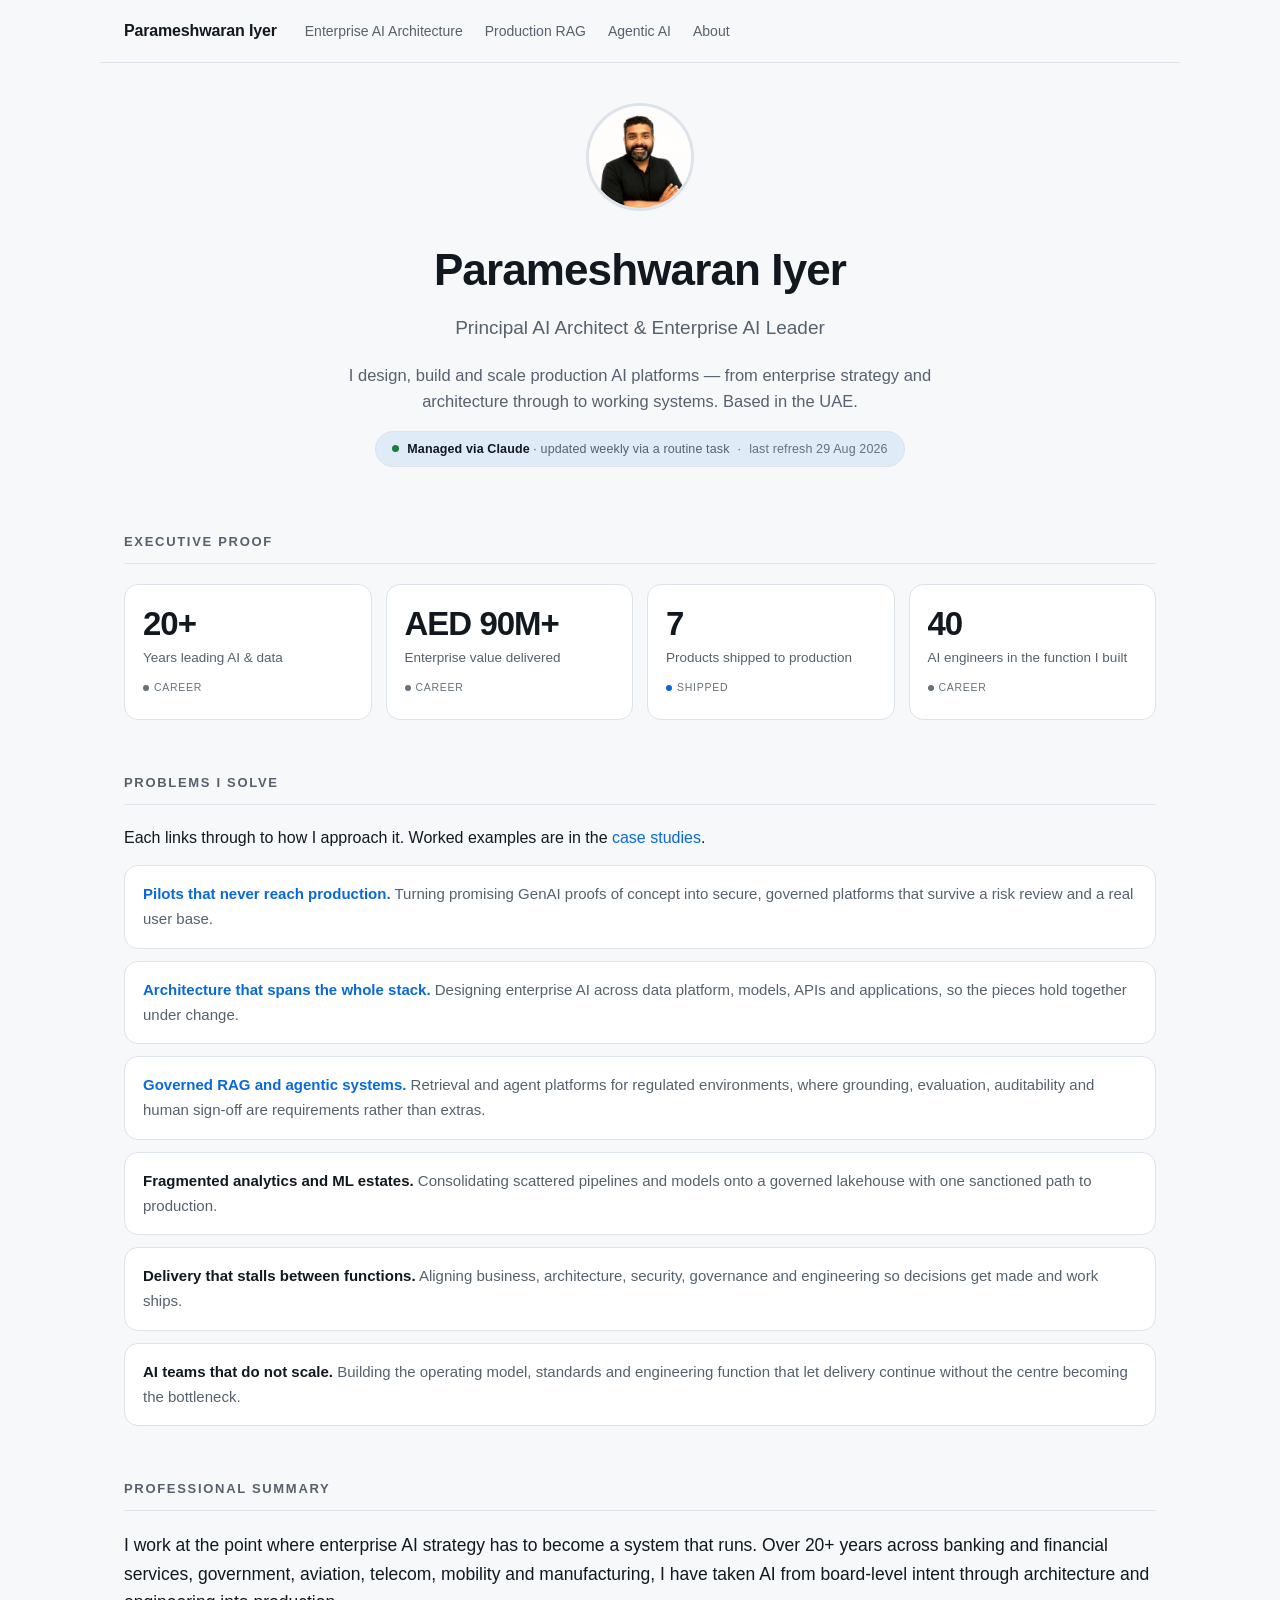
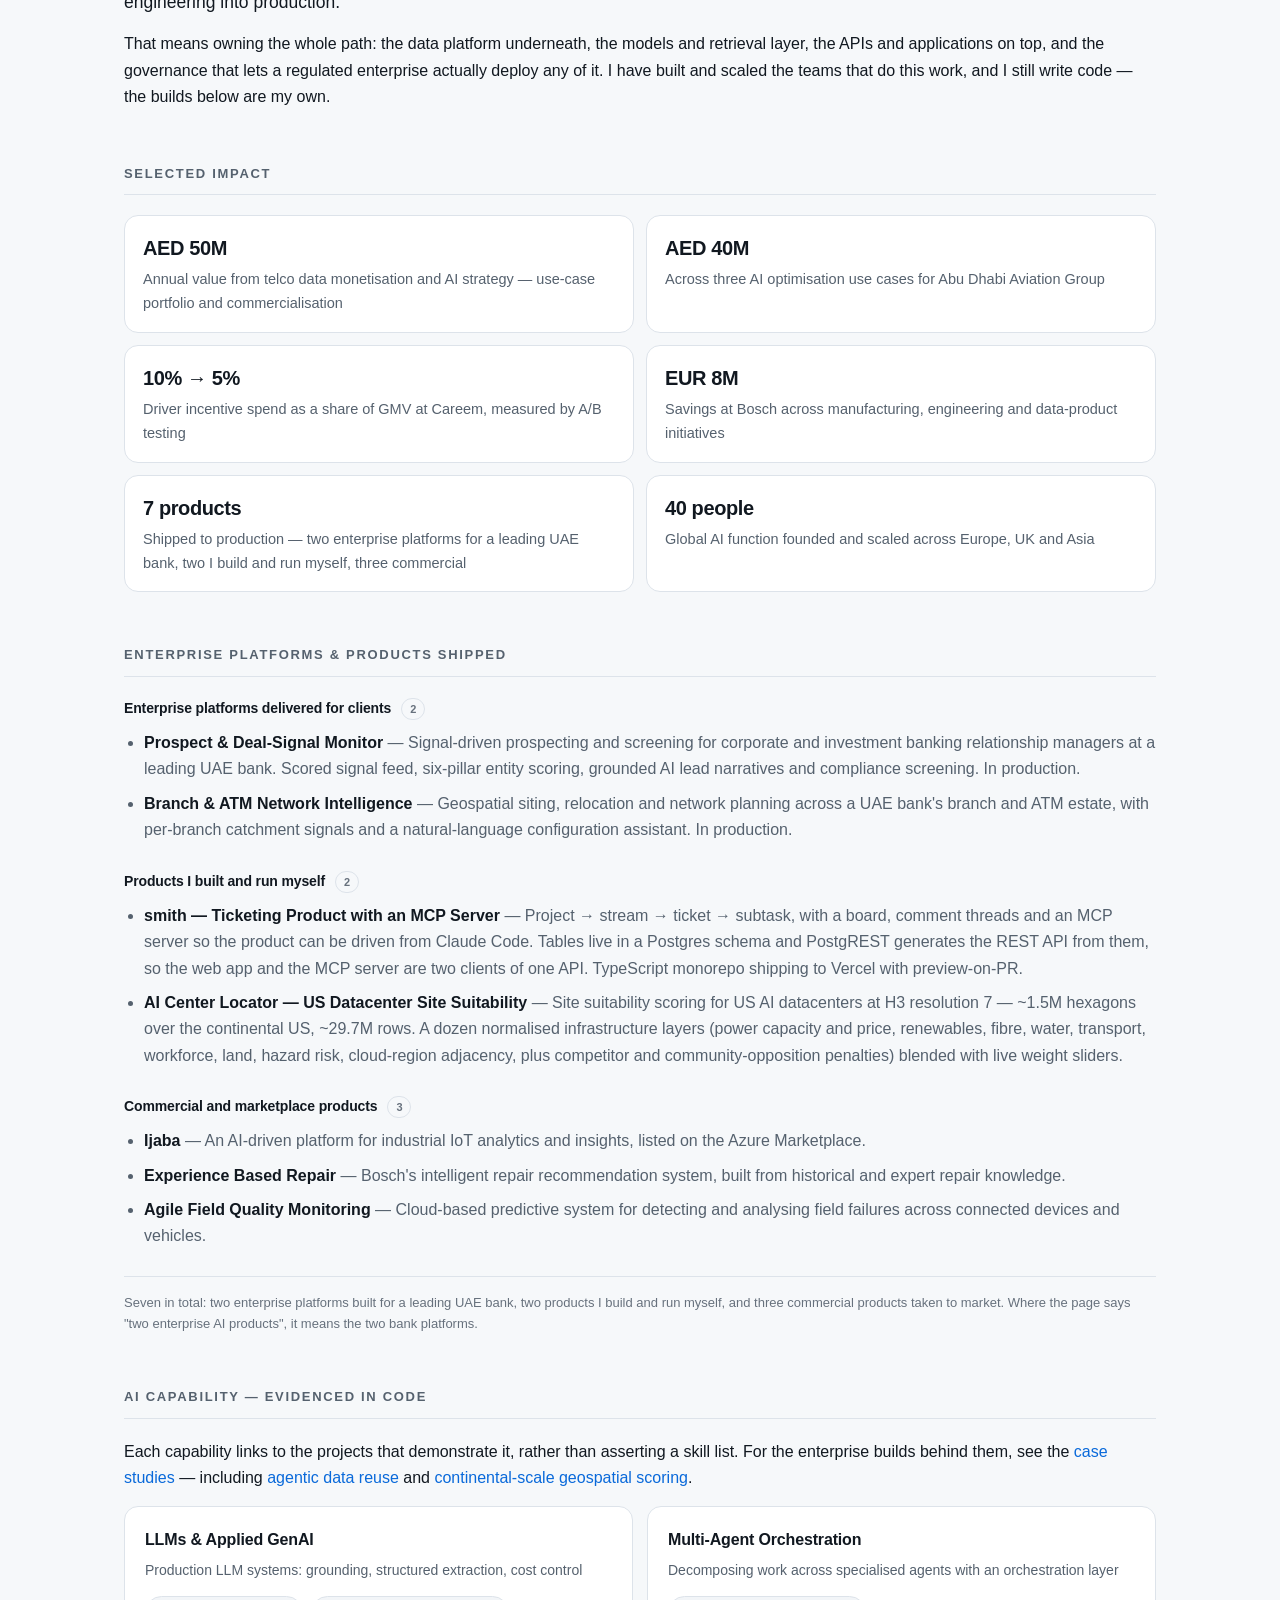
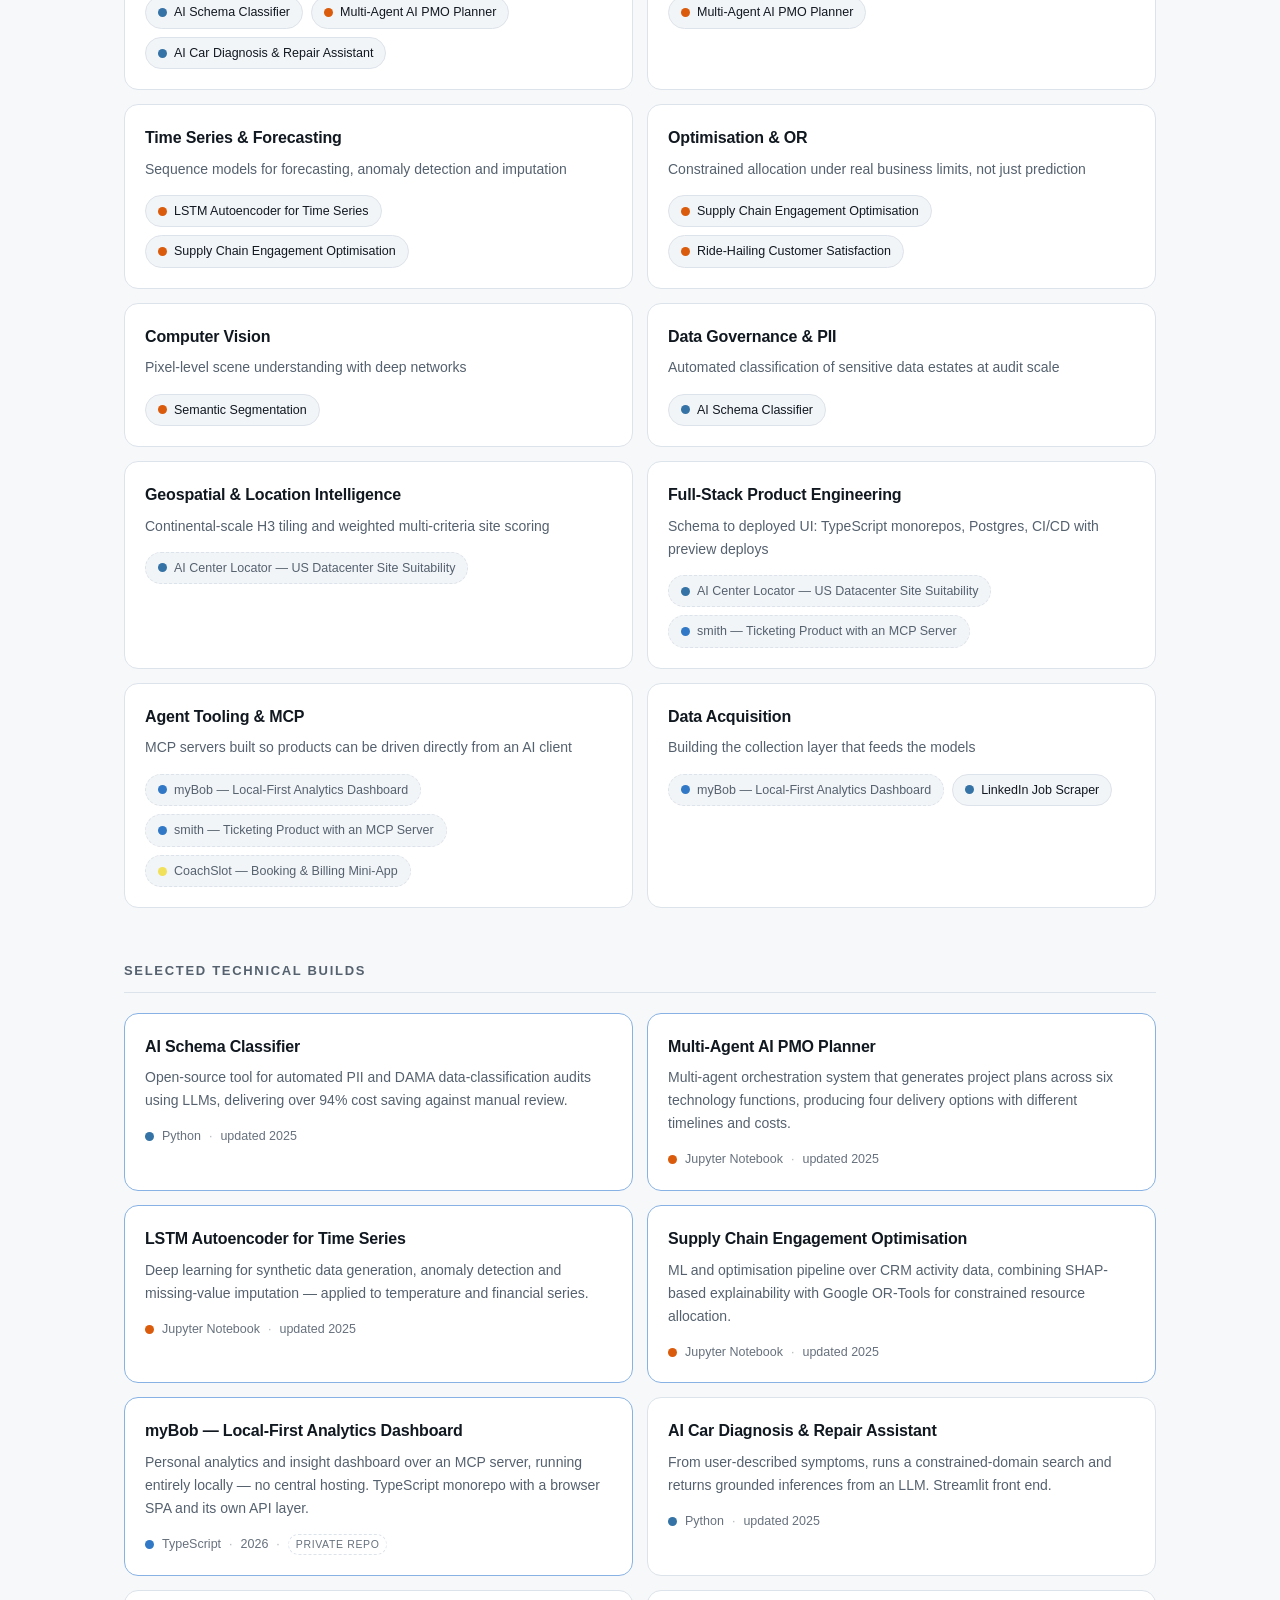
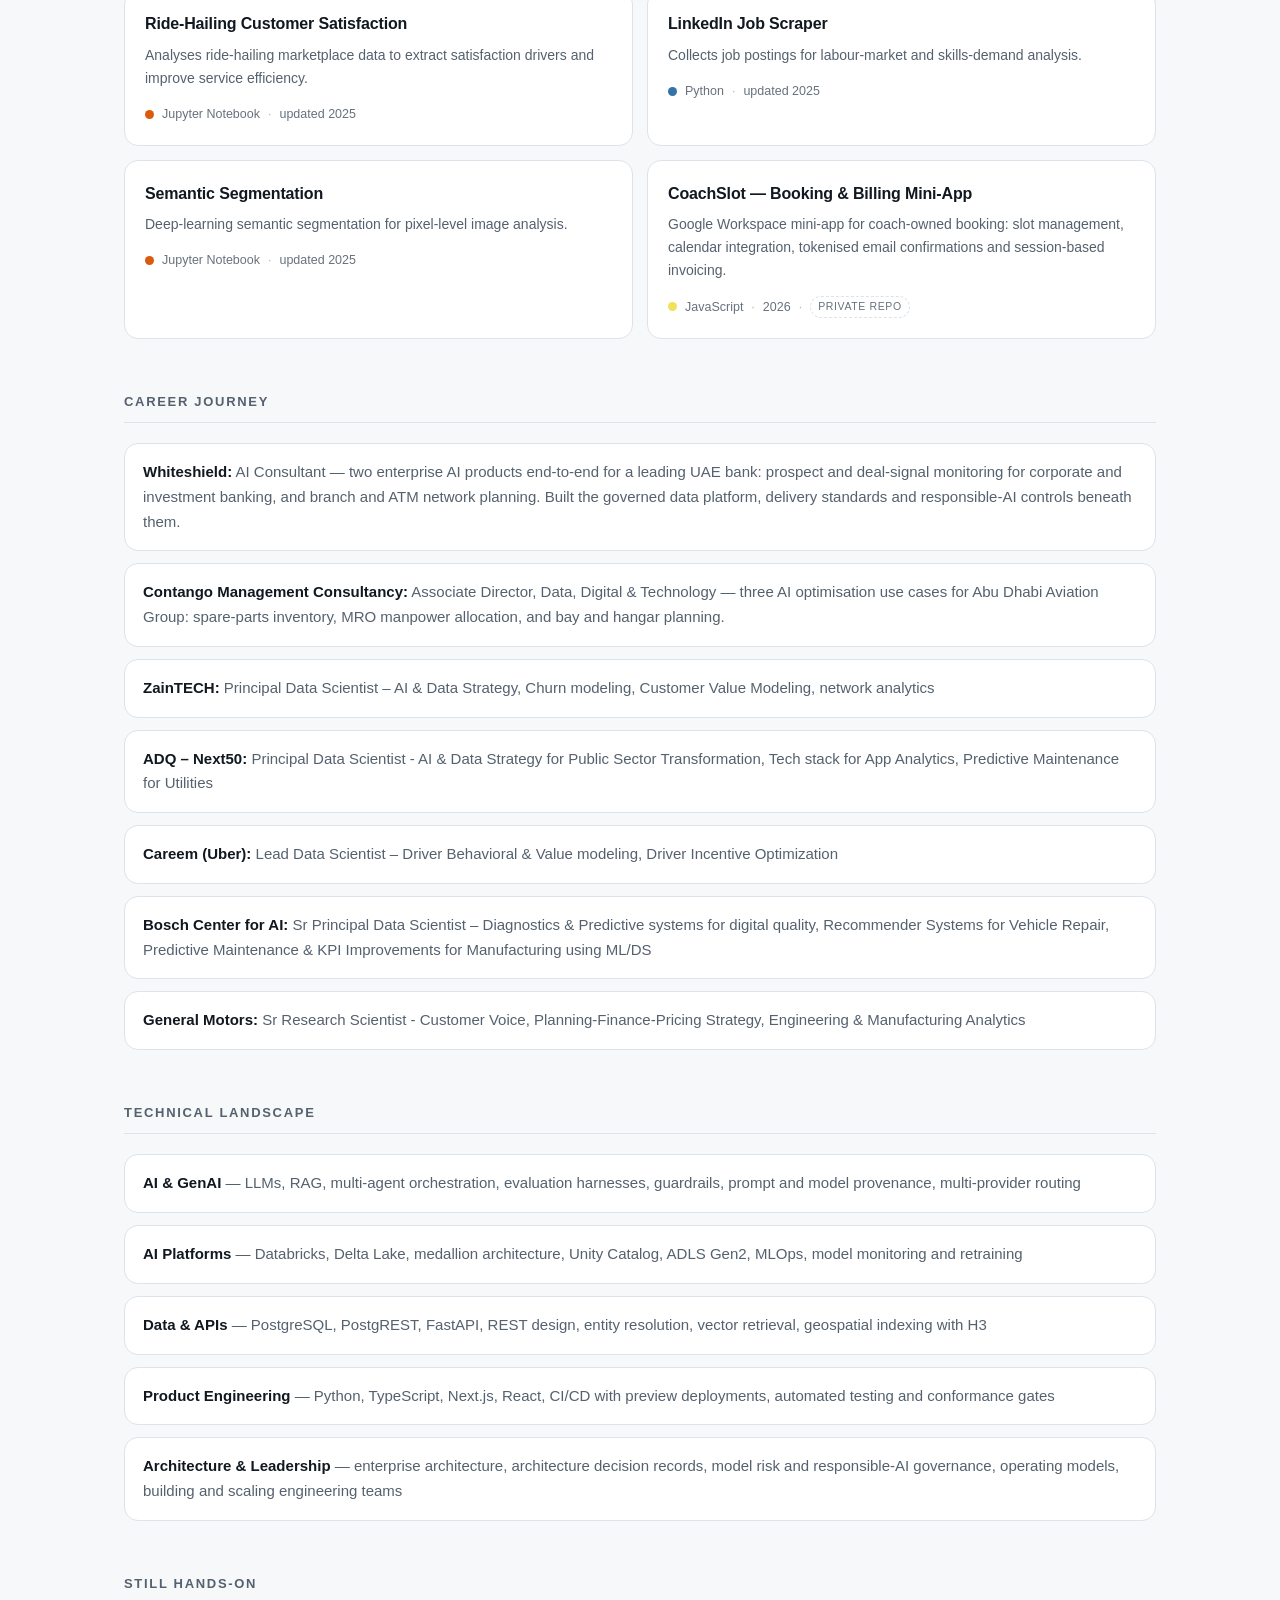
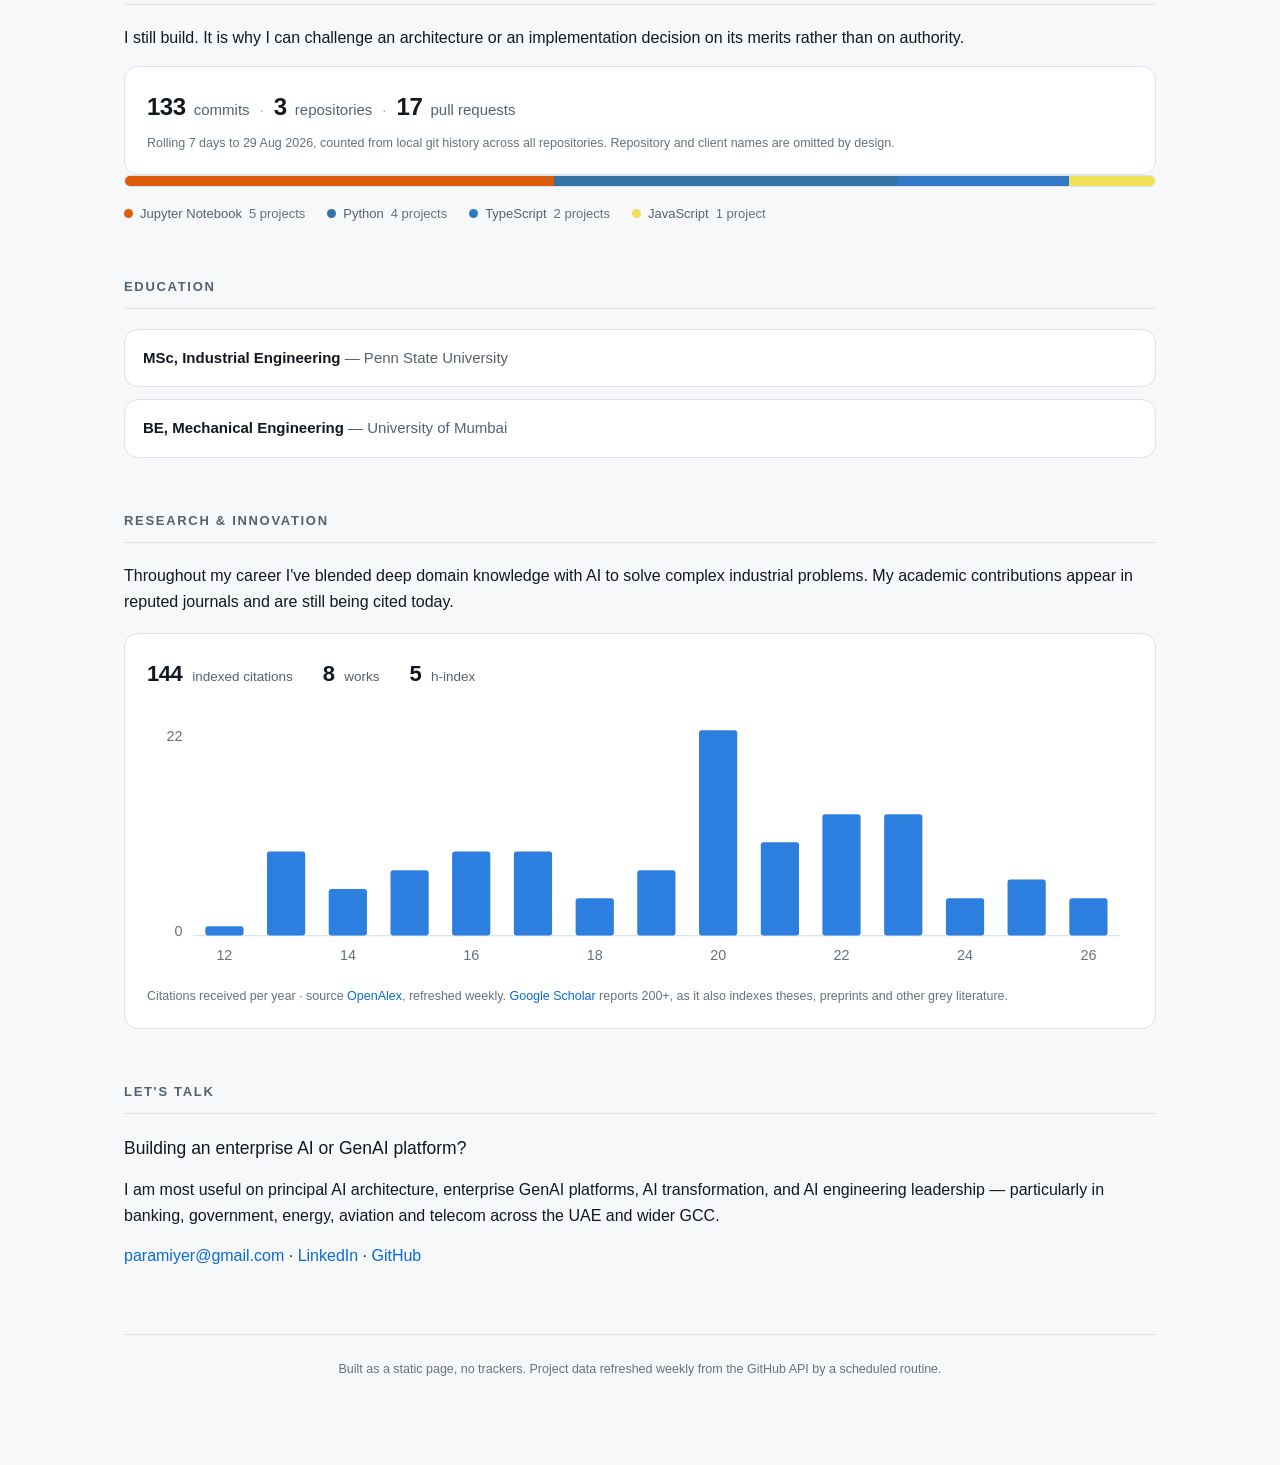
==== index.html @ 6be23eac "Phase 7: adversarial QA, validator, and final audit Adds scripts/validate.mjs — the repo previously " ====
<!DOCTYPE html>
<html lang="en">
<head>
<meta charset="UTF-8">
<title>Parameshwaran Iyer | Principal AI Architect &amp; Enterprise AI Leader</title>
<meta name="viewport" content="width=device-width, initial-scale=1">
<meta name="description" content="Principal AI Architect and Enterprise AI Leader based in the UAE. I design, build and scale production AI and GenAI platforms for banking, government, aviation and telecom across the GCC.">
<link rel="canonical" href="https://paramiyer.github.io/resume-site/">
<meta name="theme-color" content="#0d1117" media="(prefers-color-scheme: dark)">
<meta name="theme-color" content="#f6f8fa" media="(prefers-color-scheme: light)">
<link rel="icon" href="favicon.svg" type="image/svg+xml">
<link rel="apple-touch-icon" href="apple-touch-icon.png">
<link rel="manifest" href="site.webmanifest">

<meta property="og:type" content="profile">
<meta property="og:site_name" content="Parameshwaran Iyer">
<meta property="og:locale" content="en_GB">
<meta property="og:url" content="https://paramiyer.github.io/resume-site/">
<meta property="og:title" content="Parameshwaran Iyer | Principal AI Architect &amp; Enterprise AI Leader">
<meta property="og:description" content="I design, build and scale production AI platforms — from enterprise strategy and architecture through to working systems. Based in the UAE.">
<meta property="og:image" content="https://paramiyer.github.io/resume-site/og-image.png">
<meta property="og:image:width" content="1200">
<meta property="og:image:height" content="630">
<meta property="og:image:alt" content="Parameshwaran Iyer — Principal AI Architect and Enterprise AI Leader">
<meta property="profile:first_name" content="Parameshwaran">
<meta property="profile:last_name" content="Iyer">

<meta name="twitter:card" content="summary_large_image">
<meta name="twitter:title" content="Parameshwaran Iyer | Principal AI Architect &amp; Enterprise AI Leader">
<meta name="twitter:description" content="I design, build and scale production AI platforms — from enterprise strategy and architecture through to working systems. Based in the UAE.">
<meta name="twitter:image" content="https://paramiyer.github.io/resume-site/og-image.png">

<!-- GEN:JSONLD -->
    <script type="application/ld+json">
{
  "@context": "https://schema.org",
  "@graph": [
    {
      "@type": "Person",
      "@id": "https://paramiyer.github.io/resume-site/#person",
      "name": "Parameshwaran S Iyer",
      "alternateName": "Parameshwaran Iyer",
      "description": "Principal AI Architect and Enterprise AI Leader based in the UAE. Designs, builds and scales production AI and GenAI platforms, from enterprise strategy and architecture through to working systems.",
      "url": "https://paramiyer.github.io/resume-site/",
      "image": "https://paramiyer.github.io/resume-site/ParamProfile.png",
      "email": "mailto:paramiyer@gmail.com",
      "address": {
        "@type": "PostalAddress",
        "addressCountry": "AE"
      },
      "hasOccupation": {
        "@type": "Occupation",
        "name": "Enterprise AI Architect",
        "occupationLocation": {
          "@type": "Country",
          "name": "United Arab Emirates"
        }
      },
      "alumniOf": [
        {
          "@type": "CollegeOrUniversity",
          "name": "Pennsylvania State University"
        },
        {
          "@type": "CollegeOrUniversity",
          "name": "University of Mumbai"
        }
      ],
      "knowsAbout": [
        "Enterprise AI Architecture",
        "Generative AI",
        "Retrieval-Augmented Generation",
        "Agentic AI",
        "AI Platforms",
        "MLOps",
        "Databricks",
        "Data Governance",
        "Machine Learning",
        "Geospatial Analysis",
        "Enterprise Architecture"
      ],
      "sameAs": [
        "https://www.linkedin.com/in/parameshwaran-iyer-790b2131/",
        "https://github.com/paramiyer",
        "https://scholar.google.com/citations?user=4xdbJC8AAAAJ",
        "https://openalex.org/A5045119494"
      ]
    },
    {
      "@type": "ProfilePage",
      "@id": "https://paramiyer.github.io/resume-site/#profilepage",
      "url": "https://paramiyer.github.io/resume-site/",
      "name": "Parameshwaran Iyer | Principal AI Architect & Enterprise AI Leader",
      "mainEntity": {
        "@id": "https://paramiyer.github.io/resume-site/#person"
      },
      "dateModified": "2026-08-29",
      "inLanguage": "en",
      "isPartOf": {
        "@id": "https://paramiyer.github.io/resume-site/#website"
      }
    },
    {
      "@type": "WebSite",
      "@id": "https://paramiyer.github.io/resume-site/#website",
      "url": "https://paramiyer.github.io/resume-site/",
      "name": "Parameshwaran Iyer",
      "inLanguage": "en",
      "author": {
        "@id": "https://paramiyer.github.io/resume-site/#person"
      }
    }
  ]
}
</script>
    <!-- /GEN:JSONLD -->
<link rel="stylesheet" href="styles.css">
</head>
<body>
<a class="skip" href="#main">Skip to content</a>
<nav class="nav" aria-label="Primary">
  <a class="nav-brand" href="./">Parameshwaran Iyer</a>
  <div class="nav-links">
    <a href="enterprise-ai-architecture/">Enterprise AI Architecture</a>
    <a href="enterprise-rag/">Production RAG</a>
    <a href="agentic-ai/">Agentic AI</a>
    <a href="about/">About</a>
  </div>
</nav>
<div class="wrap">

<header>
  <img src="ParamProfile.png" class="avatar" width="216" height="216" alt="Parameshwaran Iyer" fetchpriority="high">
  <h1>Parameshwaran Iyer</h1>
  <p class="tagline">Principal AI Architect &amp; Enterprise AI Leader</p>
  <p class="hero-line">I design, build and scale production AI platforms — from enterprise
  strategy and architecture through to working systems. Based in the UAE.</p>
  <div class="badge">
    <span class="pulse" aria-hidden="true"></span>
    <span><strong>Managed via Claude</strong> · updated weekly via a routine task</span>
    <span aria-hidden="true">·</span>
    <!-- GEN:REFRESHED -->
    <span class="refreshed">last refresh 29 Aug 2026</span>
    <!-- /GEN:REFRESHED -->
  </div>
</header>

<main id="main">

<section aria-labelledby="glance">
  <h2 id="glance">Executive Proof</h2>
  <!-- GEN:METRICS -->
    <div class="metrics">
      <div class="metric">
        <div class="metric-v" data-count="">20+</div>
        <div class="metric-l">Years leading AI &amp; data</div>
        <div class="metric-src metric-src--career">career</div>
      </div>
      <div class="metric">
        <div class="metric-v" data-count="">AED 90M+</div>
        <div class="metric-l">Enterprise value delivered</div>
        <div class="metric-src metric-src--career">career</div>
      </div>
      <div class="metric">
        <div class="metric-v" data-count="7">7</div>
        <div class="metric-l">Products shipped to production</div>
        <div class="metric-src metric-src--product">shipped</div>
      </div>
      <div class="metric">
        <div class="metric-v" data-count="">40</div>
        <div class="metric-l">AI engineers in the function I built</div>
        <div class="metric-src metric-src--career">career</div>
      </div>
    </div>
    <!-- /GEN:METRICS -->
</section>

<section aria-labelledby="problems">
  <h2 id="problems">Problems I Solve</h2>
  <p>Each links through to how I approach it. Worked examples are in the <a href="case-studies/">case studies</a>.</p>
  <ul class="stack">
    <li><span class="who"><a href="enterprise-ai-architecture/">Pilots that never reach production.</a></span> <span class="what">Turning promising GenAI proofs of concept into secure, governed platforms that survive a risk review and a real user base.</span></li>
    <li><span class="who"><a href="enterprise-ai-architecture/">Architecture that spans the whole stack.</a></span> <span class="what">Designing enterprise AI across data platform, models, APIs and applications, so the pieces hold together under change.</span></li>
    <li><span class="who"><a href="enterprise-rag/">Governed RAG and agentic systems.</a></span> <span class="what">Retrieval and agent platforms for regulated environments, where grounding, evaluation, auditability and human sign-off are requirements rather than extras.</span></li>
    <li><span class="who">Fragmented analytics and ML estates.</span> <span class="what">Consolidating scattered pipelines and models onto a governed lakehouse with one sanctioned path to production.</span></li>
    <li><span class="who">Delivery that stalls between functions.</span> <span class="what">Aligning business, architecture, security, governance and engineering so decisions get made and work ships.</span></li>
    <li><span class="who">AI teams that do not scale.</span> <span class="what">Building the operating model, standards and engineering function that let delivery continue without the centre becoming the bottleneck.</span></li>
  </ul>
</section>


<section aria-labelledby="summary">
  <h2 id="summary">Professional Summary</h2>
  <p class="lead">
    I work at the point where enterprise AI strategy has to become a system that runs. Over 20+ years
    across banking and financial services, government, aviation, telecom, mobility and manufacturing,
    I have taken AI from board-level intent through architecture and engineering into production.
  </p>
  <p>
    That means owning the whole path: the data platform underneath, the models and retrieval layer,
    the APIs and applications on top, and the governance that lets a regulated enterprise actually
    deploy any of it. I have built and scaled the teams that do this work, and I still write code —
    the builds below are my own.
  </p>
</section>

<section aria-labelledby="impact">
  <h2 id="impact">Selected Impact</h2>
  <ul class="impact">
    <li><b>AED 50M</b>Annual value from telco data monetisation and AI strategy — use-case portfolio and commercialisation</li>
    <li><b>AED 40M</b>Across three AI optimisation use cases for Abu Dhabi Aviation Group</li>
    <li><b>10% → 5%</b>Driver incentive spend as a share of GMV at Careem, measured by A/B testing</li>
    <li><b>EUR 8M</b>Savings at Bosch across manufacturing, engineering and data-product initiatives</li>
    <li><b>7 products</b>Shipped to production — two enterprise platforms for a leading UAE bank, two I build and run myself, three commercial</li>
    <li><b>40 people</b>Global AI function founded and scaled across Europe, UK and Asia</li>
  </ul>
</section>

<section aria-labelledby="products">
  <h2 id="products">Enterprise Platforms &amp; Products Shipped</h2>
  <!-- GEN:PRODUCTS -->
    <div class="products">
      <h3 class="pgroup">Enterprise platforms delivered for clients <span class="pcount">2</span></h3>
      <ul class="plain">
        <li><strong>Prospect &amp; Deal-Signal Monitor</strong> — Signal-driven prospecting and screening for corporate and investment banking relationship managers at a leading UAE bank. Scored signal feed, six-pillar entity scoring, grounded AI lead narratives and compliance screening. In production.</li>
        <li><strong>Branch &amp; ATM Network Intelligence</strong> — Geospatial siting, relocation and network planning across a UAE bank's branch and ATM estate, with per-branch catchment signals and a natural-language configuration assistant. In production.</li>
      </ul>
      <h3 class="pgroup">Products I built and run myself <span class="pcount">2</span></h3>
      <ul class="plain">
        <li><strong>smith — Ticketing Product with an MCP Server</strong> — Project → stream → ticket → subtask, with a board, comment threads and an MCP server so the product can be driven from Claude Code. Tables live in a Postgres schema and PostgREST generates the REST API from them, so the web app and the MCP server are two clients of one API. TypeScript monorepo shipping to Vercel with preview-on-PR.</li>
        <li><strong>AI Center Locator — US Datacenter Site Suitability</strong> — Site suitability scoring for US AI datacenters at H3 resolution 7 — ~1.5M hexagons over the continental US, ~29.7M rows. A dozen normalised infrastructure layers (power capacity and price, renewables, fibre, water, transport, workforce, land, hazard risk, cloud-region adjacency, plus competitor and community-opposition penalties) blended with live weight sliders.</li>
      </ul>
      <h3 class="pgroup">Commercial and marketplace products <span class="pcount">3</span></h3>
      <ul class="plain">
        <li><strong>Ijaba</strong> — An AI-driven platform for industrial IoT analytics and insights, listed on the Azure Marketplace.</li>
        <li><strong>Experience Based Repair</strong> — Bosch's intelligent repair recommendation system, built from historical and expert repair knowledge.</li>
        <li><a href="https://aws.amazon.com/solutions/case-studies/Robert-Bosch-GmbH-Case-Study/" target="_blank" rel="noopener"><strong>Agile Field Quality Monitoring</strong></a> — Cloud-based predictive system for detecting and analysing field failures across connected devices and vehicles.</li>
      </ul>
      <p class="pnote">Seven in total: two enterprise platforms built for a leading UAE
      bank, two products I build and run myself, and three commercial products taken
      to market. Where the page says "two enterprise AI products", it means the two
      bank platforms.</p>
    </div>
    <!-- /GEN:PRODUCTS -->
</section>

<section aria-labelledby="capability">
  <h2 id="capability">AI Capability — Evidenced in Code</h2>
  <p>Each capability links to the projects that demonstrate it, rather than asserting a skill list. For the enterprise builds behind them, see the <a href="case-studies/">case studies</a> — including <a href="case-studies/agentic-data-reuse/">agentic data reuse</a> and <a href="case-studies/geospatial-site-suitability/">continental-scale geospatial scoring</a>.</p>
  <!-- GEN:CAPABILITY -->
    <div class="caps">
      <div class="cap">
        <h3 class="cap-name">LLMs &amp; Applied GenAI</h3>
        <p class="cap-proves">Production LLM systems: grounding, structured extraction, cost control</p>
        <div class="chips">
            <a class="chip" href="https://github.com/paramiyer/pii-schema-classifier" target="_blank" rel="noopener"><span class="dot" style="background:#3572A5" aria-hidden="true"></span>AI Schema Classifier</a>
            <a class="chip" href="https://github.com/paramiyer/multi-agent-enterprise-reporting-PMO-planner" target="_blank" rel="noopener"><span class="dot" style="background:#DA5B0B" aria-hidden="true"></span>Multi-Agent AI PMO Planner</a>
            <a class="chip" href="https://github.com/paramiyer/AI_Car_Diagnosis_Assistant" target="_blank" rel="noopener"><span class="dot" style="background:#3572A5" aria-hidden="true"></span>AI Car Diagnosis &amp; Repair Assistant</a>
        </div>
      </div>
      <div class="cap">
        <h3 class="cap-name">Multi-Agent Orchestration</h3>
        <p class="cap-proves">Decomposing work across specialised agents with an orchestration layer</p>
        <div class="chips">
            <a class="chip" href="https://github.com/paramiyer/multi-agent-enterprise-reporting-PMO-planner" target="_blank" rel="noopener"><span class="dot" style="background:#DA5B0B" aria-hidden="true"></span>Multi-Agent AI PMO Planner</a>
        </div>
      </div>
      <div class="cap">
        <h3 class="cap-name">Time Series &amp; Forecasting</h3>
        <p class="cap-proves">Sequence models for forecasting, anomaly detection and imputation</p>
        <div class="chips">
            <a class="chip" href="https://github.com/paramiyer/Time_series_LSTM_Autoencoder" target="_blank" rel="noopener"><span class="dot" style="background:#DA5B0B" aria-hidden="true"></span>LSTM Autoencoder for Time Series</a>
            <a class="chip" href="https://github.com/paramiyer/Pharma_Demand-Forecasting-Optimization-Pipeline" target="_blank" rel="noopener"><span class="dot" style="background:#DA5B0B" aria-hidden="true"></span>Supply Chain Engagement Optimisation</a>
        </div>
      </div>
      <div class="cap">
        <h3 class="cap-name">Optimisation &amp; OR</h3>
        <p class="cap-proves">Constrained allocation under real business limits, not just prediction</p>
        <div class="chips">
            <a class="chip" href="https://github.com/paramiyer/Pharma_Demand-Forecasting-Optimization-Pipeline" target="_blank" rel="noopener"><span class="dot" style="background:#DA5B0B" aria-hidden="true"></span>Supply Chain Engagement Optimisation</a>
            <a class="chip" href="https://github.com/paramiyer/Ride-Hailing" target="_blank" rel="noopener"><span class="dot" style="background:#DA5B0B" aria-hidden="true"></span>Ride-Hailing Customer Satisfaction</a>
        </div>
      </div>
      <div class="cap">
        <h3 class="cap-name">Computer Vision</h3>
        <p class="cap-proves">Pixel-level scene understanding with deep networks</p>
        <div class="chips">
            <a class="chip" href="https://github.com/paramiyer/Semantic_Segmentation" target="_blank" rel="noopener"><span class="dot" style="background:#DA5B0B" aria-hidden="true"></span>Semantic Segmentation</a>
        </div>
      </div>
      <div class="cap">
        <h3 class="cap-name">Data Governance &amp; PII</h3>
        <p class="cap-proves">Automated classification of sensitive data estates at audit scale</p>
        <div class="chips">
            <a class="chip" href="https://github.com/paramiyer/pii-schema-classifier" target="_blank" rel="noopener"><span class="dot" style="background:#3572A5" aria-hidden="true"></span>AI Schema Classifier</a>
        </div>
      </div>
      <div class="cap">
        <h3 class="cap-name">Geospatial &amp; Location Intelligence</h3>
        <p class="cap-proves">Continental-scale H3 tiling and weighted multi-criteria site scoring</p>
        <div class="chips">
            <span class="chip chip--private"><span class="dot" style="background:#3572A5" aria-hidden="true"></span>AI Center Locator — US Datacenter Site Suitability</span>
        </div>
      </div>
      <div class="cap">
        <h3 class="cap-name">Full-Stack Product Engineering</h3>
        <p class="cap-proves">Schema to deployed UI: TypeScript monorepos, Postgres, CI/CD with preview deploys</p>
        <div class="chips">
            <span class="chip chip--private"><span class="dot" style="background:#3572A5" aria-hidden="true"></span>AI Center Locator — US Datacenter Site Suitability</span>
            <span class="chip chip--private"><span class="dot" style="background:#3178c6" aria-hidden="true"></span>smith — Ticketing Product with an MCP Server</span>
        </div>
      </div>
      <div class="cap">
        <h3 class="cap-name">Agent Tooling &amp; MCP</h3>
        <p class="cap-proves">MCP servers built so products can be driven directly from an AI client</p>
        <div class="chips">
            <span class="chip chip--private"><span class="dot" style="background:#3178c6" aria-hidden="true"></span>myBob — Local-First Analytics Dashboard</span>
            <span class="chip chip--private"><span class="dot" style="background:#3178c6" aria-hidden="true"></span>smith — Ticketing Product with an MCP Server</span>
            <span class="chip chip--private"><span class="dot" style="background:#f1e05a" aria-hidden="true"></span>CoachSlot — Booking &amp; Billing Mini-App</span>
        </div>
      </div>
      <div class="cap">
        <h3 class="cap-name">Data Acquisition</h3>
        <p class="cap-proves">Building the collection layer that feeds the models</p>
        <div class="chips">
            <span class="chip chip--private"><span class="dot" style="background:#3178c6" aria-hidden="true"></span>myBob — Local-First Analytics Dashboard</span>
            <a class="chip" href="https://github.com/paramiyer/Linkedin-Job-Scrapper" target="_blank" rel="noopener"><span class="dot" style="background:#3572A5" aria-hidden="true"></span>LinkedIn Job Scraper</a>
        </div>
      </div>
    </div>
    <!-- /GEN:CAPABILITY -->
</section>

<section aria-labelledby="projects">
  <h2 id="projects">Selected Technical Builds</h2>
  <!-- GEN:PROJECTS -->
    <div class="cards">
      <article class="card card--flagship">
        <h3 class="card-t"><a href="https://github.com/paramiyer/pii-schema-classifier" target="_blank" rel="noopener">AI Schema Classifier</a></h3>
        <p class="card-d">Open-source tool for automated PII and DAMA data-classification audits using LLMs, delivering over 94% cost saving against manual review.</p>
        <div class="card-m"><span class="dot" style="background:#3572A5" aria-hidden="true"></span><span>Python</span><span class="sep">·</span><span>updated 2025</span></div>
      </article>
      <article class="card card--flagship">
        <h3 class="card-t"><a href="https://github.com/paramiyer/multi-agent-enterprise-reporting-PMO-planner" target="_blank" rel="noopener">Multi-Agent AI PMO Planner</a></h3>
        <p class="card-d">Multi-agent orchestration system that generates project plans across six technology functions, producing four delivery options with different timelines and costs.</p>
        <div class="card-m"><span class="dot" style="background:#DA5B0B" aria-hidden="true"></span><span>Jupyter Notebook</span><span class="sep">·</span><span>updated 2025</span></div>
      </article>
      <article class="card card--flagship">
        <h3 class="card-t"><a href="https://github.com/paramiyer/Time_series_LSTM_Autoencoder" target="_blank" rel="noopener">LSTM Autoencoder for Time Series</a></h3>
        <p class="card-d">Deep learning for synthetic data generation, anomaly detection and missing-value imputation — applied to temperature and financial series.</p>
        <div class="card-m"><span class="dot" style="background:#DA5B0B" aria-hidden="true"></span><span>Jupyter Notebook</span><span class="sep">·</span><span>updated 2025</span></div>
      </article>
      <article class="card card--flagship">
        <h3 class="card-t"><a href="https://github.com/paramiyer/Pharma_Demand-Forecasting-Optimization-Pipeline" target="_blank" rel="noopener">Supply Chain Engagement Optimisation</a></h3>
        <p class="card-d">ML and optimisation pipeline over CRM activity data, combining SHAP-based explainability with Google OR-Tools for constrained resource allocation.</p>
        <div class="card-m"><span class="dot" style="background:#DA5B0B" aria-hidden="true"></span><span>Jupyter Notebook</span><span class="sep">·</span><span>updated 2025</span></div>
      </article>
      <article class="card card--flagship">
        <h3 class="card-t">myBob — Local-First Analytics Dashboard</h3>
        <p class="card-d">Personal analytics and insight dashboard over an MCP server, running entirely locally — no central hosting. TypeScript monorepo with a browser SPA and its own API layer.</p>
        <div class="card-m"><span class="dot" style="background:#3178c6" aria-hidden="true"></span><span>TypeScript</span><span class="sep">·</span><span>2026</span><span class="sep">·</span><span class="tag-private">private repo</span></div>
      </article>
      <article class="card">
        <h3 class="card-t"><a href="https://github.com/paramiyer/AI_Car_Diagnosis_Assistant" target="_blank" rel="noopener">AI Car Diagnosis &amp; Repair Assistant</a></h3>
        <p class="card-d">From user-described symptoms, runs a constrained-domain search and returns grounded inferences from an LLM. Streamlit front end.</p>
        <div class="card-m"><span class="dot" style="background:#3572A5" aria-hidden="true"></span><span>Python</span><span class="sep">·</span><span>updated 2025</span></div>
      </article>
      <article class="card">
        <h3 class="card-t"><a href="https://github.com/paramiyer/Ride-Hailing" target="_blank" rel="noopener">Ride-Hailing Customer Satisfaction</a></h3>
        <p class="card-d">Analyses ride-hailing marketplace data to extract satisfaction drivers and improve service efficiency.</p>
        <div class="card-m"><span class="dot" style="background:#DA5B0B" aria-hidden="true"></span><span>Jupyter Notebook</span><span class="sep">·</span><span>updated 2025</span></div>
      </article>
      <article class="card">
        <h3 class="card-t"><a href="https://github.com/paramiyer/Linkedin-Job-Scrapper" target="_blank" rel="noopener">LinkedIn Job Scraper</a></h3>
        <p class="card-d">Collects job postings for labour-market and skills-demand analysis.</p>
        <div class="card-m"><span class="dot" style="background:#3572A5" aria-hidden="true"></span><span>Python</span><span class="sep">·</span><span>updated 2025</span></div>
      </article>
      <article class="card">
        <h3 class="card-t"><a href="https://github.com/paramiyer/Semantic_Segmentation" target="_blank" rel="noopener">Semantic Segmentation</a></h3>
        <p class="card-d">Deep-learning semantic segmentation for pixel-level image analysis.</p>
        <div class="card-m"><span class="dot" style="background:#DA5B0B" aria-hidden="true"></span><span>Jupyter Notebook</span><span class="sep">·</span><span>updated 2025</span></div>
      </article>
      <article class="card">
        <h3 class="card-t">CoachSlot — Booking &amp; Billing Mini-App</h3>
        <p class="card-d">Google Workspace mini-app for coach-owned booking: slot management, calendar integration, tokenised email confirmations and session-based invoicing.</p>
        <div class="card-m"><span class="dot" style="background:#f1e05a" aria-hidden="true"></span><span>JavaScript</span><span class="sep">·</span><span>2026</span><span class="sep">·</span><span class="tag-private">private repo</span></div>
      </article>
    </div>
    <!-- /GEN:PROJECTS -->
</section>

<section aria-labelledby="career">
  <h2 id="career">Career Journey</h2>
  <ul class="stack">
    <li><span class="who">Whiteshield:</span> <span class="what">AI Consultant — two enterprise AI products end-to-end for a leading UAE bank: prospect and deal-signal monitoring for corporate and investment banking, and branch and ATM network planning. Built the governed data platform, delivery standards and responsible-AI controls beneath them.</span></li>
    <li><span class="who">Contango Management Consultancy:</span> <span class="what">Associate Director, Data, Digital &amp; Technology — three AI optimisation use cases for Abu Dhabi Aviation Group: spare-parts inventory, MRO manpower allocation, and bay and hangar planning.</span></li>
    <li><span class="who">ZainTECH:</span> <span class="what">Principal Data Scientist – AI &amp; Data Strategy, Churn modeling, Customer Value Modeling, network analytics</span></li>
    <li><span class="who">ADQ – Next50:</span> <span class="what">Principal Data Scientist - AI &amp; Data Strategy for Public Sector Transformation, Tech stack for App Analytics, Predictive Maintenance for Utilities</span></li>
    <li><span class="who">Careem (Uber):</span> <span class="what">Lead Data Scientist – Driver Behavioral &amp; Value modeling, Driver Incentive Optimization</span></li>
    <li><span class="who">Bosch Center for AI:</span> <span class="what">Sr Principal Data Scientist – Diagnostics &amp; Predictive systems for digital quality, Recommender Systems for Vehicle Repair, Predictive Maintenance &amp; KPI Improvements for Manufacturing using ML/DS</span></li>
    <li><span class="who">General Motors:</span> <span class="what">Sr Research Scientist - Customer Voice, Planning-Finance-Pricing Strategy, Engineering &amp; Manufacturing Analytics</span></li>
  </ul>
</section>

<section aria-labelledby="landscape">
  <h2 id="landscape">Technical Landscape</h2>
  <ul class="stack">
    <li><span class="who">AI &amp; GenAI</span> <span class="what">— LLMs, RAG, multi-agent orchestration, evaluation harnesses, guardrails, prompt and model provenance, multi-provider routing</span></li>
    <li><span class="who">AI Platforms</span> <span class="what">— Databricks, Delta Lake, medallion architecture, Unity Catalog, ADLS Gen2, MLOps, model monitoring and retraining</span></li>
    <li><span class="who">Data &amp; APIs</span> <span class="what">— PostgreSQL, PostgREST, FastAPI, REST design, entity resolution, vector retrieval, geospatial indexing with H3</span></li>
    <li><span class="who">Product Engineering</span> <span class="what">— Python, TypeScript, Next.js, React, CI/CD with preview deployments, automated testing and conformance gates</span></li>
    <li><span class="who">Architecture &amp; Leadership</span> <span class="what">— enterprise architecture, architecture decision records, model risk and responsible-AI governance, operating models, building and scaling engineering teams</span></li>
  </ul>
</section>


<section aria-labelledby="thisweek">
  <h2 id="thisweek">Still Hands-On</h2>
  <p>I still build. It is why I can challenge an architecture or an implementation
  decision on its merits rather than on authority.</p>
  <!-- GEN:ACTIVITY -->
    <div class="activity">
      <p class="act-line"><span><b>133</b> commits</span><span class="sep" aria-hidden="true">·</span><span><b>3</b> repositories</span><span class="sep" aria-hidden="true">·</span><span><b>17</b> pull requests</span></p>
      <p class="act-note">Rolling 7 days to 29 Aug 2026, counted from local git history across all repositories. Repository and client names are omitted by design.</p>
    </div>
    <!-- /GEN:ACTIVITY -->
  <!-- GEN:LANGUAGES -->
    <div class="langbar" role="img" aria-label="Primary language across 12 projects"><span class="seg" style="width:41.67%;background:#DA5B0B" title="Jupyter Notebook 41.7%"></span><span class="seg" style="width:33.33%;background:#3572A5" title="Python 33.3%"></span><span class="seg" style="width:16.67%;background:#3178c6" title="TypeScript 16.7%"></span><span class="seg" style="width:8.33%;background:#f1e05a" title="JavaScript 8.3%"></span></div>
      <ul class="langkey">
        <li><span class="dot" style="background:#DA5B0B" aria-hidden="true"></span>Jupyter Notebook <span class="pct">5 projects</span></li>
        <li><span class="dot" style="background:#3572A5" aria-hidden="true"></span>Python <span class="pct">4 projects</span></li>
        <li><span class="dot" style="background:#3178c6" aria-hidden="true"></span>TypeScript <span class="pct">2 projects</span></li>
        <li><span class="dot" style="background:#f1e05a" aria-hidden="true"></span>JavaScript <span class="pct">1 project</span></li>
      </ul>
    <!-- /GEN:LANGUAGES -->
</section>

<section aria-labelledby="education">
  <h2 id="education">Education</h2>
  <ul class="stack">
    <li><span class="who">MSc, Industrial Engineering</span> <span class="what">— Penn State University</span></li>
    <li><span class="who">BE, Mechanical Engineering</span> <span class="what">— University of Mumbai</span></li>
  </ul>
</section>

<section aria-labelledby="research">
  <h2 id="research">Research &amp; Innovation</h2>
  <p>
    Throughout my career I've blended deep domain knowledge with AI to solve complex industrial
    problems. My academic contributions appear in reputed journals and are still being cited today.
  </p>
  <!-- GEN:CITATIONS -->
    <div class="citebox">
      <div class="citestats">
        <span><b>144</b> indexed citations</span>
        <span><b>8</b> works</span>
        <span><b>5</b> h-index</span>
      </div>
      <svg class="chart" viewBox="0 0 720 190" preserveAspectRatio="xMidYMid meet" role="img" aria-label="Citations received per year. 144 citations across 8 works, h-index 5. Peak 22 citations in 2020.">
        <line class="cgrid" x1="34" y1="164" x2="710" y2="164"/>
        <text class="cax" x="26" y="22" text-anchor="end">22</text>
        <text class="cax" x="26" y="164" text-anchor="end">0</text>
        <g><title>2012: 1 citation</title><rect class="cbar" x="42.6" y="157.2" width="27.9" height="6.8" rx="2"/></g><g><title>2013: 9 citations</title><rect class="cbar" x="87.6" y="102.6" width="27.9" height="61.4" rx="2"/></g><g><title>2014: 5 citations</title><rect class="cbar" x="132.7" y="129.9" width="27.9" height="34.1" rx="2"/></g><g><title>2015: 7 citations</title><rect class="cbar" x="177.8" y="116.3" width="27.9" height="47.7" rx="2"/></g><g><title>2016: 9 citations</title><rect class="cbar" x="222.8" y="102.6" width="27.9" height="61.4" rx="2"/></g><g><title>2017: 9 citations</title><rect class="cbar" x="267.9" y="102.6" width="27.9" height="61.4" rx="2"/></g><g><title>2018: 4 citations</title><rect class="cbar" x="313.0" y="136.7" width="27.9" height="27.3" rx="2"/></g><g><title>2019: 7 citations</title><rect class="cbar" x="358.0" y="116.3" width="27.9" height="47.7" rx="2"/></g><g><title>2020: 22 citations</title><rect class="cbar" x="403.1" y="14.0" width="27.9" height="150.0" rx="2"/></g><g><title>2021: 10 citations</title><rect class="cbar" x="448.2" y="95.8" width="27.9" height="68.2" rx="2"/></g><g><title>2022: 13 citations</title><rect class="cbar" x="493.2" y="75.4" width="27.9" height="88.6" rx="2"/></g><g><title>2023: 13 citations</title><rect class="cbar" x="538.3" y="75.4" width="27.9" height="88.6" rx="2"/></g><g><title>2024: 4 citations</title><rect class="cbar" x="583.4" y="136.7" width="27.9" height="27.3" rx="2"/></g><g><title>2025: 6 citations</title><rect class="cbar" x="628.4" y="123.1" width="27.9" height="40.9" rx="2"/></g><g><title>2026: 4 citations</title><rect class="cbar" x="673.5" y="136.7" width="27.9" height="27.3" rx="2"/></g>
        <text class="cax" x="56.5" y="182" text-anchor="middle">12</text><text class="cax" x="146.7" y="182" text-anchor="middle">14</text><text class="cax" x="236.8" y="182" text-anchor="middle">16</text><text class="cax" x="326.9" y="182" text-anchor="middle">18</text><text class="cax" x="417.1" y="182" text-anchor="middle">20</text><text class="cax" x="507.2" y="182" text-anchor="middle">22</text><text class="cax" x="597.3" y="182" text-anchor="middle">24</text><text class="cax" x="687.5" y="182" text-anchor="middle">26</text>
      </svg>
      <p class="citenote">
        Citations received per year · source
        <a href="https://openalex.org/A5045119494" target="_blank" rel="noopener">OpenAlex</a>, refreshed weekly.
        <a href="https://scholar.google.com/citations?user=4xdbJC8AAAAJ&amp;hl=en&amp;oi=ao" target="_blank" rel="noopener">Google Scholar</a>
        reports 200+, as it also indexes theses, preprints and other grey literature.
      </p>
    </div>
    <!-- /GEN:CITATIONS -->
</section>

<section aria-labelledby="cta">
  <h2 id="cta">Let's Talk</h2>
  <p class="lead">Building an enterprise AI or GenAI platform?</p>
  <p>I am most useful on principal AI architecture, enterprise GenAI platforms, AI
  transformation, and AI engineering leadership — particularly in banking,
  government, energy, aviation and telecom across the UAE and wider GCC.</p>
  <p>
    <a href="mailto:paramiyer@gmail.com">paramiyer@gmail.com</a> ·
    <a href="https://www.linkedin.com/in/parameshwaran-iyer-790b2131/" target="_blank" rel="noopener">LinkedIn</a> ·
    <a href="https://github.com/paramiyer" target="_blank" rel="noopener">GitHub</a>
  </p>
</section>


</main>

<footer>
  <p>Built as a static page, no trackers. Project data refreshed weekly from the GitHub API by a scheduled routine.</p>
</footer>

</div>

<script>
// Count up the numeric metric tiles once they scroll into view.
(function () {
  var reduce = window.matchMedia('(prefers-reduced-motion: reduce)').matches;
  var targets = document.querySelectorAll('.metric-v[data-count]:not([data-count=""])');
  if (!targets.length || reduce || !('IntersectionObserver' in window)) return;

  var io = new IntersectionObserver(function (entries) {
    entries.forEach(function (entry) {
      if (!entry.isIntersecting) return;
      var el = entry.target;
      io.unobserve(el);
      var end = parseInt(el.dataset.count, 10);
      if (!isFinite(end)) return;
      var start = performance.now(), dur = 900;
      (function step(now) {
        var p = Math.min((now - start) / dur, 1);
        el.textContent = Math.round(end * (1 - Math.pow(1 - p, 3)));
        if (p < 1) requestAnimationFrame(step);
      })(start);
    });
  }, { threshold: 0.4 });

  targets.forEach(function (t) { io.observe(t); });
})();
</script>
</body>
</html>
---- styles.css ----
:root{
  --bg:#0d1117; --panel:#161b22; --panel-2:#1c2129; --line:#272e38;
  --text:#e6edf3; --muted:#9aa7b4; --dim:#7d8998;
  --accent:#58a6ff; --accent-soft:rgba(88,166,255,.12);
  --good:#3fb950;
  --radius:14px;
  --maxw:1080px;
}
@media (prefers-color-scheme: light){
  :root{
    --bg:#f6f8fa; --panel:#ffffff; --panel-2:#f2f5f8; --line:#dde3ea;
    --text:#111820; --muted:#55616e; --dim:#67717d;
    --accent:#0969da; --accent-soft:rgba(9,105,218,.09);
    --good:#1a7f37;
  }
}
*{box-sizing:border-box}
html{-webkit-text-size-adjust:100%}
body{
  margin:0; background:var(--bg); color:var(--text);
  font-family:-apple-system,BlinkMacSystemFont,"Segoe UI",Inter,Roboto,Helvetica,Arial,sans-serif;
  line-height:1.65; font-size:16px;
  -webkit-font-smoothing:antialiased;
}
.wrap{max-width:var(--maxw); margin:0 auto; padding:0 24px 72px}
.skip{
  position:absolute; left:-9999px; top:0; background:var(--panel); color:var(--text);
  padding:10px 16px; border:1px solid var(--line); border-radius:0 0 8px 0; z-index:10;
}
.skip:focus{left:0}
a{color:var(--accent); text-decoration:none}
a:hover{text-decoration:underline}
a:focus-visible,.chip:focus-visible{outline:2px solid var(--accent); outline-offset:3px; border-radius:4px}

/* ── header ─────────────────────────────────────────── */
header{padding:40px 0 30px; text-align:center}
.avatar{
  width:108px; height:108px; border-radius:50%; object-fit:cover;
  border:3px solid var(--line); margin-bottom:14px;
}
h1{margin:0 0 6px; font-size:clamp(30px,5vw,44px); letter-spacing:-.02em; font-weight:700}
.tagline{margin:0 0 18px; color:var(--muted); font-size:clamp(15px,2.2vw,19px); font-weight:500}
.badge{
  display:inline-flex; align-items:center; gap:8px; flex-wrap:wrap; justify-content:center;
  background:var(--accent-soft); border:1px solid var(--line);
  color:var(--muted); border-radius:999px;
  padding:7px 16px; font-size:12.5px; letter-spacing:.01em;
}
.badge strong{color:var(--text); font-weight:650}
.badge .pulse{
  width:7px; height:7px; border-radius:50%; background:var(--good);
  box-shadow:0 0 0 0 rgba(63,185,80,.5); animation:pulse 2.6s infinite;
}
@keyframes pulse{
  0%{box-shadow:0 0 0 0 rgba(63,185,80,.5)}
  70%{box-shadow:0 0 0 7px rgba(63,185,80,0)}
  100%{box-shadow:0 0 0 0 rgba(63,185,80,0)}
}
.hero-line{
  max-width:640px; margin:0 auto 16px; color:var(--muted);
  font-size:clamp(14.5px,1.9vw,16.5px); line-height:1.6;
}
.refreshed{color:var(--dim)}

/* ── sections ───────────────────────────────────────── */
section{margin-top:52px}
main > section:first-child{margin-top:34px}
h2{
  font-size:13px; text-transform:uppercase; letter-spacing:.13em;
  color:var(--muted); font-weight:700; margin:0 0 20px;
  padding-bottom:10px; border-bottom:1px solid var(--line);
}
h3{margin:0 0 6px; font-size:16px; font-weight:650; letter-spacing:-.01em}
p{margin:0 0 14px}
.lead{font-size:17.5px; color:var(--text)}

/* ── metric tiles ───────────────────────────────────── */
.metrics{display:grid; grid-template-columns:repeat(4,1fr); gap:14px}
.metric{
  background:var(--panel); border:1px solid var(--line); border-radius:var(--radius);
  padding:20px 18px; text-align:left;
}
.metric-v{
  font-size:clamp(24px,3.4vw,33px); font-weight:700; letter-spacing:-.03em;
  font-variant-numeric:tabular-nums; line-height:1.15; color:var(--text);
}
.metric-l{font-size:13.5px; color:var(--muted); margin-top:6px; line-height:1.4}
.metric-src{
  margin-top:12px; font-size:10.5px; letter-spacing:.07em; text-transform:uppercase;
  color:var(--dim); display:inline-flex; align-items:center; gap:5px;
}
.metric-src::before{content:""; width:6px; height:6px; border-radius:50%; background:var(--dim)}
.metric-src--live::before{background:var(--good)}
.metric-src--product::before{background:var(--accent)}

/* ── capability matrix ──────────────────────────────── */
.caps{display:grid; grid-template-columns:repeat(2,1fr); gap:14px}
.cap{background:var(--panel); border:1px solid var(--line); border-radius:var(--radius); padding:20px}
.cap-name{color:var(--text)}
.cap-proves{color:var(--muted); font-size:14px; margin:0 0 14px}
.chips{display:flex; flex-wrap:wrap; gap:8px}
.chip{
  display:inline-flex; align-items:center; gap:7px;
  background:var(--panel-2); border:1px solid var(--line); border-radius:999px;
  padding:5px 12px; font-size:12.5px; color:var(--text);
}
a.chip:hover{border-color:var(--accent); text-decoration:none}
.chip--private{color:var(--muted); border-style:dashed}
.dot{width:9px; height:9px; border-radius:50%; display:inline-block; flex:none}
.tag-private{
  font-size:10.5px; letter-spacing:.06em; text-transform:uppercase;
  color:var(--dim); border:1px dashed var(--line); border-radius:999px; padding:1px 7px;
}

/* ── project cards ──────────────────────────────────── */
.cards{display:grid; grid-template-columns:repeat(2,1fr); gap:14px}
.card{
  background:var(--panel); border:1px solid var(--line); border-radius:var(--radius);
  padding:20px; position:relative;
}
.card--flagship{border-color:color-mix(in srgb,var(--accent) 40%,var(--line))}
.card-t a{color:var(--text)}
.card-t a:hover{color:var(--accent)}
.card-d{color:var(--muted); font-size:14px; margin:6px 0 14px}
.card-m{display:flex; align-items:center; gap:8px; flex-wrap:wrap; font-size:12.5px; color:var(--dim)}
.sep{opacity:.5}

/* ── language bar ───────────────────────────────────── */
.langbar{display:flex; height:12px; border-radius:999px; overflow:hidden; border:1px solid var(--line)}
.seg{display:block; height:100%}
.langkey{
  list-style:none; padding:0; margin:16px 0 0;
  display:flex; flex-wrap:wrap; gap:8px 22px; font-size:13px; color:var(--muted);
}
.langkey li{display:flex; align-items:center; gap:7px}
.pct{color:var(--dim); font-variant-numeric:tabular-nums}

/* ── lists ──────────────────────────────────────────── */
.stack{list-style:none; padding:0; margin:0; display:grid; gap:12px}
.stack li{
  background:var(--panel); border:1px solid var(--line); border-radius:var(--radius);
  padding:16px 18px; font-size:15px;
}
.stack .who{color:var(--text); font-weight:650}
.stack .what{color:var(--muted)}
.impact{list-style:none; padding:0; margin:0; display:grid; grid-template-columns:repeat(2,1fr); gap:12px}
.impact li{
  background:var(--panel); border:1px solid var(--line); border-radius:var(--radius);
  padding:16px 18px; font-size:14.5px; color:var(--muted);
}
.impact b{
  display:block; color:var(--text); font-size:20px; font-weight:700;
  letter-spacing:-.02em; font-variant-numeric:tabular-nums; margin-bottom:3px;
}
.tags{display:flex; flex-wrap:wrap; gap:8px; padding:0; margin:0; list-style:none}
.tags li{
  background:var(--panel); border:1px solid var(--line); border-radius:999px;
  padding:7px 14px; font-size:13.5px; color:var(--muted);
}
.plain{padding-left:20px; margin:0; color:var(--muted)}
.plain li{margin-bottom:8px}
.plain strong{color:var(--text)}

/* ── research ───────────────────────────────────────── */
.figure{
  background:var(--panel); border:1px solid var(--line); border-radius:var(--radius);
  padding:22px; text-align:center; margin-top:18px;
}
.figure img{max-width:min(520px,100%); height:auto; border-radius:8px}
.figure figcaption{color:var(--dim); font-size:12.5px; margin-top:12px}

/* ── weekly activity ───────────────────────────────── */
.activity{
  background:var(--panel); border:1px solid var(--line); border-radius:var(--radius);
  padding:20px 22px;
}
.act-line{
  display:flex; flex-wrap:wrap; align-items:baseline; gap:10px;
  margin:0 0 8px; font-size:15px; color:var(--muted);
}
.act-line b{
  color:var(--text); font-size:24px; font-weight:700;
  letter-spacing:-.02em; font-variant-numeric:tabular-nums; margin-right:4px;
}
.act-note{margin:0; font-size:12.5px; color:var(--dim); line-height:1.55}

/* ── citation chart ─────────────────────────────────── */
.citebox{
  background:var(--panel); border:1px solid var(--line); border-radius:var(--radius);
  padding:22px; margin-top:18px;
}
.citestats{
  display:flex; flex-wrap:wrap; gap:10px 30px; margin-bottom:18px;
  font-size:13.5px; color:var(--muted);
}
.citestats b{
  color:var(--text); font-size:22px; font-weight:700; letter-spacing:-.02em;
  font-variant-numeric:tabular-nums; margin-right:6px;
}
.chart{width:100%; height:auto; display:block; overflow:visible}
.cbar{fill:var(--accent); opacity:.85; transition:opacity .15s}
.cbar:hover{opacity:1}
.cgrid{stroke:var(--line); stroke-width:1}
.cax{fill:var(--dim); font-size:10.5px; font-family:inherit}
.citenote{color:var(--dim); font-size:12.5px; margin:16px 0 0; line-height:1.55}

/* ── footer ─────────────────────────────────────────── */
footer{
  margin-top:64px; padding-top:24px; border-top:1px solid var(--line);
  text-align:center; color:var(--dim); font-size:12.5px;
}

/* ── responsive ─────────────────────────────────────── */
@media (max-width:820px){
  .metrics{grid-template-columns:repeat(2,1fr)}
  .caps,.cards,.impact{grid-template-columns:1fr}
}
@media (max-width:460px){
  .metrics{grid-template-columns:1fr}
  header{padding:44px 0 28px}
}

/* ── motion / print ─────────────────────────────────── */
@media (prefers-reduced-motion:reduce){
  *,*::before,*::after{animation:none!important; transition:none!important}
}
@media print{
  :root{--bg:#fff;--panel:#fff;--panel-2:#fff;--line:#ccc;--text:#000;--muted:#333;--dim:#555;--accent:#000}
  body{font-size:11pt}
  .badge .pulse,.avatar{display:none}
  .metric,.cap,.card,.stack li,.impact li,.figure{break-inside:avoid}
  a[href^="http"]::after{content:" (" attr(href) ")"; font-size:8pt; color:#555}
  section{margin-top:22px}
}

/* ── primary navigation (multi-page) ────────────────── */
.nav{
  display:flex; flex-wrap:wrap; align-items:center; gap:12px 28px;
  max-width:var(--maxw); margin:0 auto; padding:18px 24px;
  border-bottom:1px solid var(--line);
}
.nav-brand{color:var(--text); font-weight:650; letter-spacing:-.01em}
.nav-brand:hover{text-decoration:none; color:var(--accent)}
.nav-links{display:flex; flex-wrap:wrap; gap:8px 22px; font-size:14px}
.nav-links a{color:var(--muted)}
.nav-links a:hover,.nav-links a[aria-current="page"]{color:var(--accent); text-decoration:none}
.nav-links a[aria-current="page"]{font-weight:650}

/* ── long-form article pages ────────────────────────── */
.article{max-width:760px}
.article h2{margin-top:44px}
.article h3{margin:30px 0 8px; font-size:17.5px; color:var(--text)}
.article p,.article li{color:var(--muted); font-size:16px}
.article p{margin:0 0 16px}
.article ul,.article ol{padding-left:22px; margin:0 0 18px}
.article li{margin-bottom:9px}
.article strong{color:var(--text); font-weight:650}
.article .answer{
  background:var(--panel); border:1px solid var(--line); border-left:3px solid var(--accent);
  border-radius:0 var(--radius) var(--radius) 0; padding:18px 22px; margin:0 0 26px;
}
.article .answer p{margin:0; color:var(--text); font-size:16.5px}
.article table{border-collapse:collapse; width:100%; margin:0 0 22px; font-size:14.5px}
.article th,.article td{
  border:1px solid var(--line); padding:10px 13px; text-align:left; vertical-align:top; color:var(--muted);
}
.article th{color:var(--text); font-weight:650; background:var(--panel-2)}
.byline{color:var(--dim); font-size:13px; margin:0 0 30px}
.crumbs{color:var(--dim); font-size:13px; margin:0 0 10px}
.crumbs a{color:var(--muted)}
.related{
  background:var(--panel); border:1px solid var(--line); border-radius:var(--radius);
  padding:20px 22px; margin-top:44px;
}
.related h2{margin:0 0 12px; border:0; padding:0}
.related ul{list-style:none; padding:0; margin:0; display:grid; gap:8px}

/* Long-form overrides: the homepage h2 style is a small-caps section label,
   which reads as shouting inside article prose. */
.article h1{font-size:clamp(28px,3.6vw,38px); line-height:1.18; margin-bottom:10px}
.article h2{
  font-size:22px; text-transform:none; letter-spacing:-.01em;
  color:var(--text); border-bottom:0; padding-bottom:0; margin:40px 0 12px;
}

/* ── architecture diagrams ──────────────────────────── */
.diagram{
  margin:26px 0; padding:20px 18px; background:var(--panel);
  border:1px solid var(--line); border-radius:var(--radius); overflow-x:auto;
}
.diagram svg{width:100%; min-width:560px; height:auto; color:var(--muted)}
.diagram figcaption{margin-top:14px; font-size:13px; color:var(--dim); line-height:1.55}
.d-box rect{fill:var(--panel-2); stroke:var(--line); stroke-width:1.5}
.d-text text{fill:var(--text); font-size:13px; font-family:inherit; text-anchor:middle}
.d-note text{fill:var(--dim); font-size:11.5px; font-family:inherit; text-anchor:middle}
.d-line path{stroke:var(--muted); stroke-width:1.5; fill:none}

/* ── grouped products ───────────────────────────────── */
.products .pgroup{
  display:flex; align-items:baseline; gap:10px;
  margin:26px 0 10px; font-size:14px; color:var(--text); font-weight:650;
}
.products .pgroup:first-child{margin-top:0}
.products .pcount{
  font-size:11px; color:var(--dim); border:1px solid var(--line);
  border-radius:999px; padding:1px 8px; font-variant-numeric:tabular-nums;
}
.products .pnote{
  margin:26px 0 0; padding-top:16px; border-top:1px solid var(--line);
  font-size:13px; color:var(--dim); line-height:1.6;
}
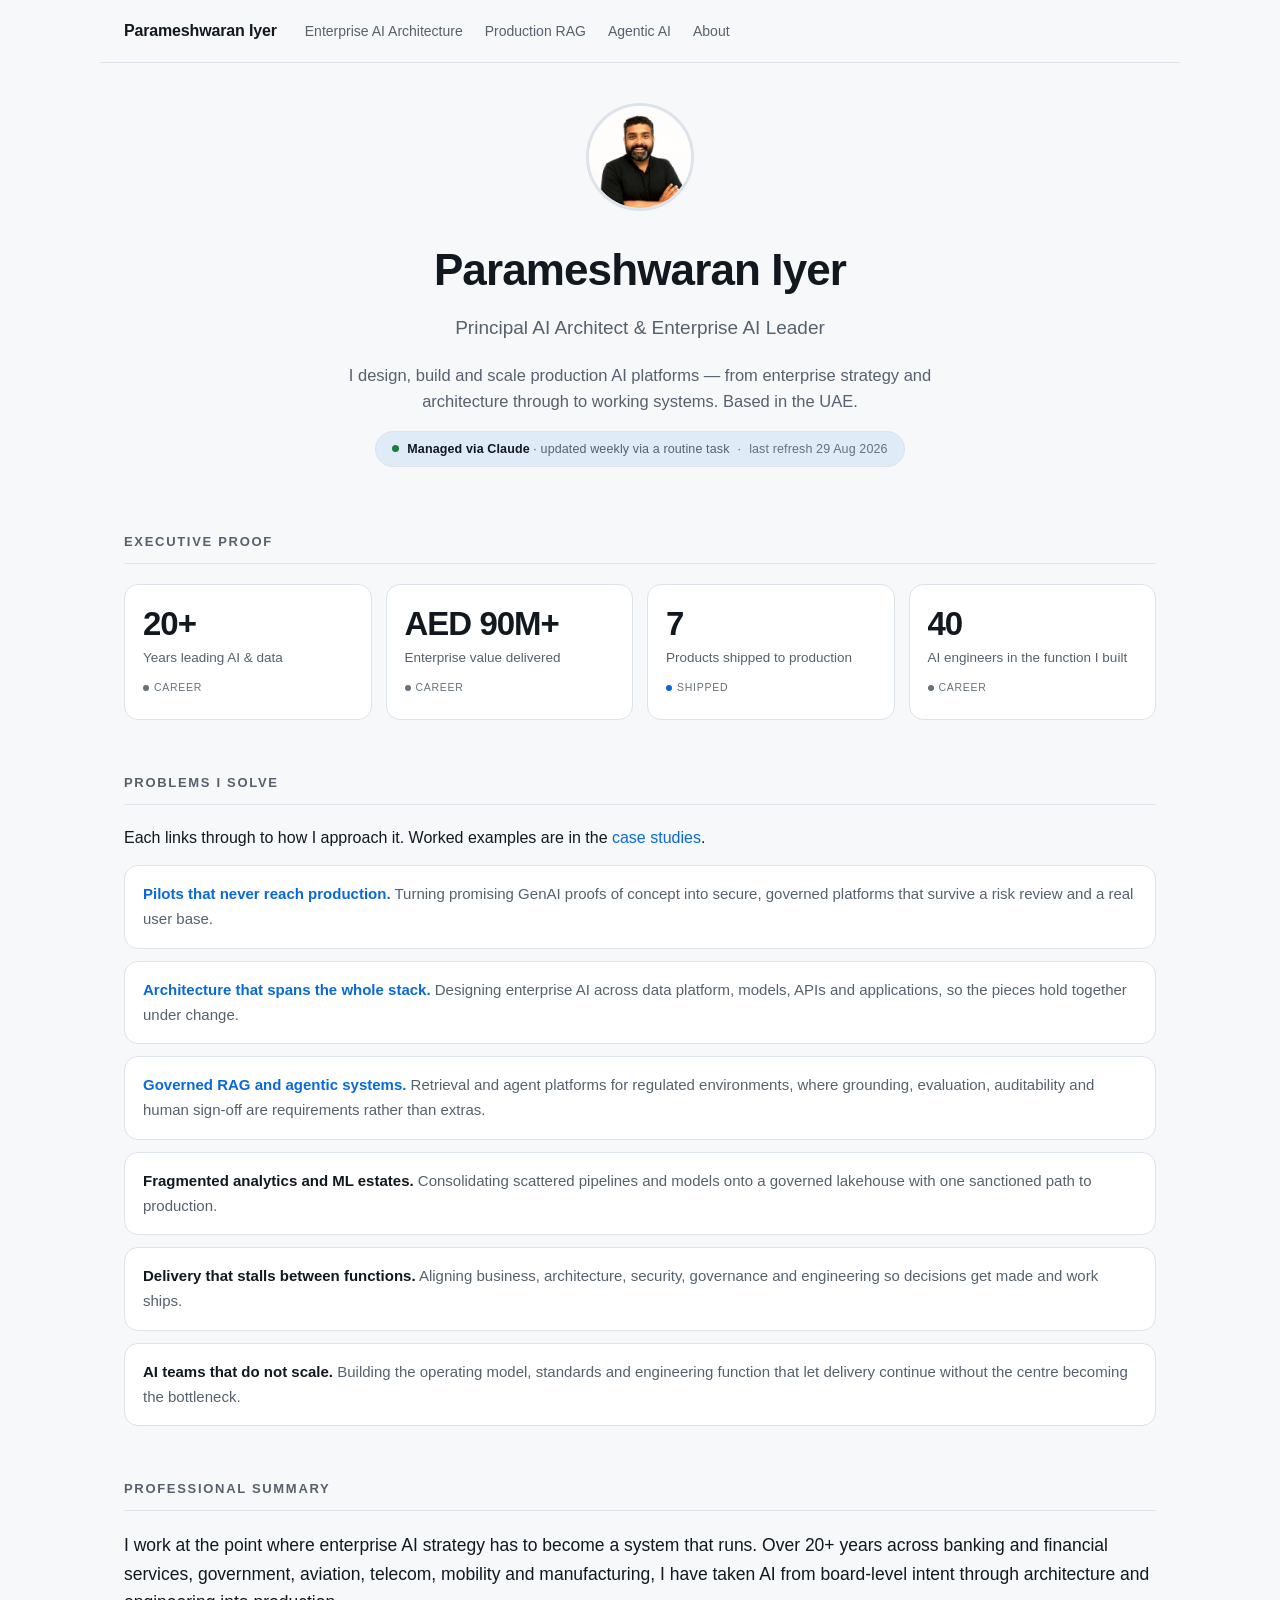
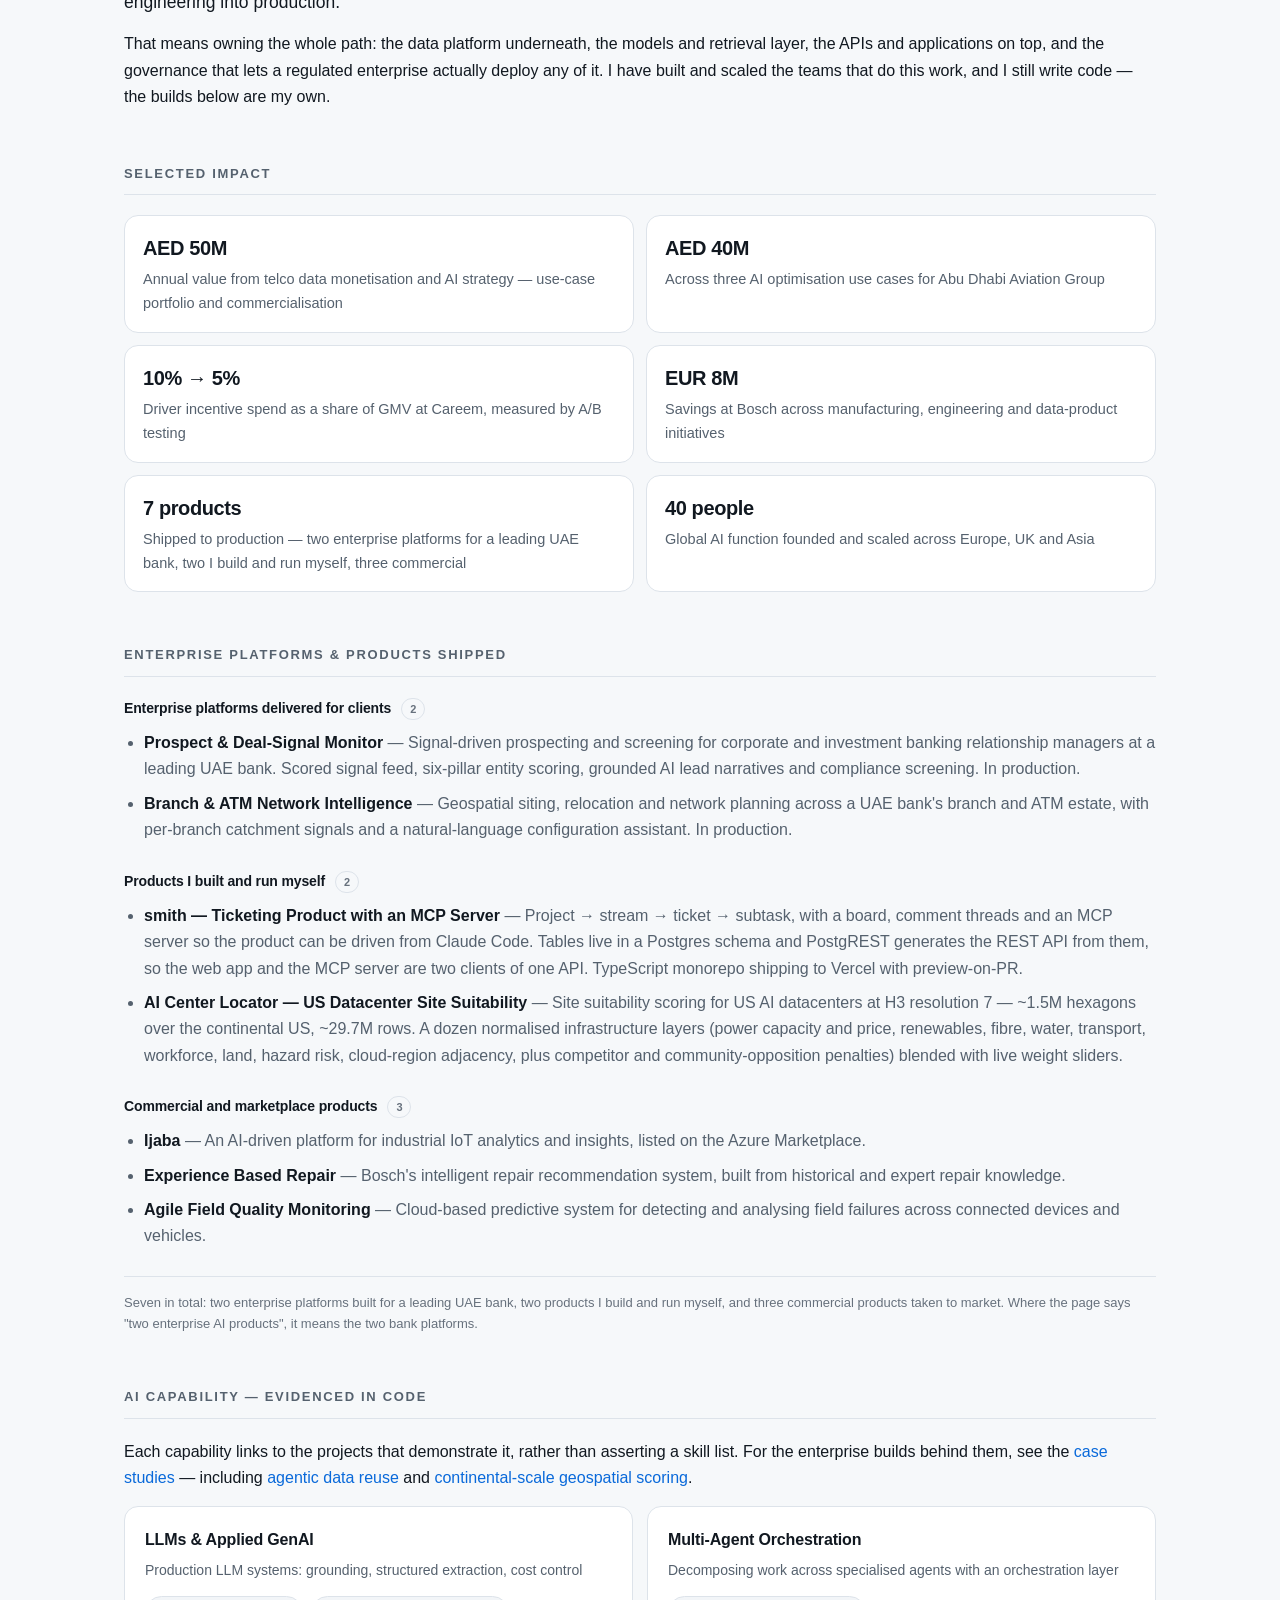
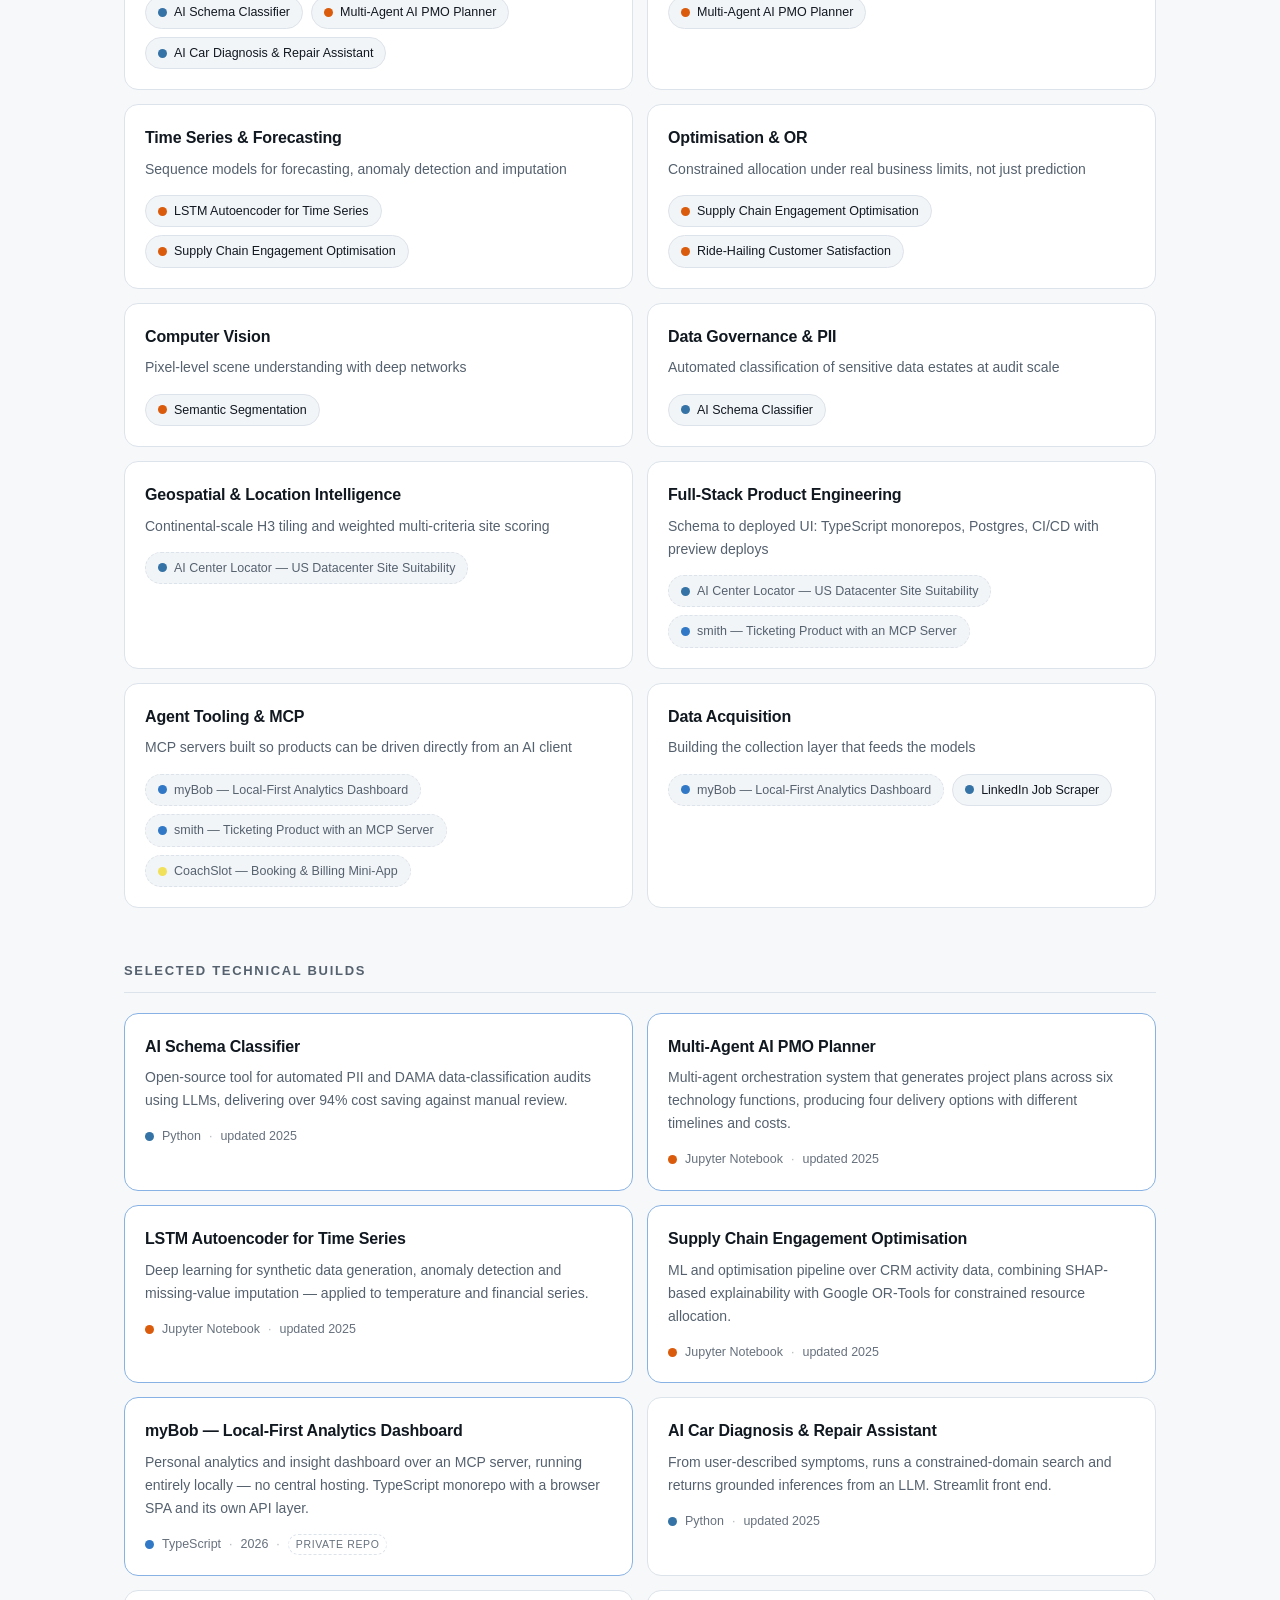
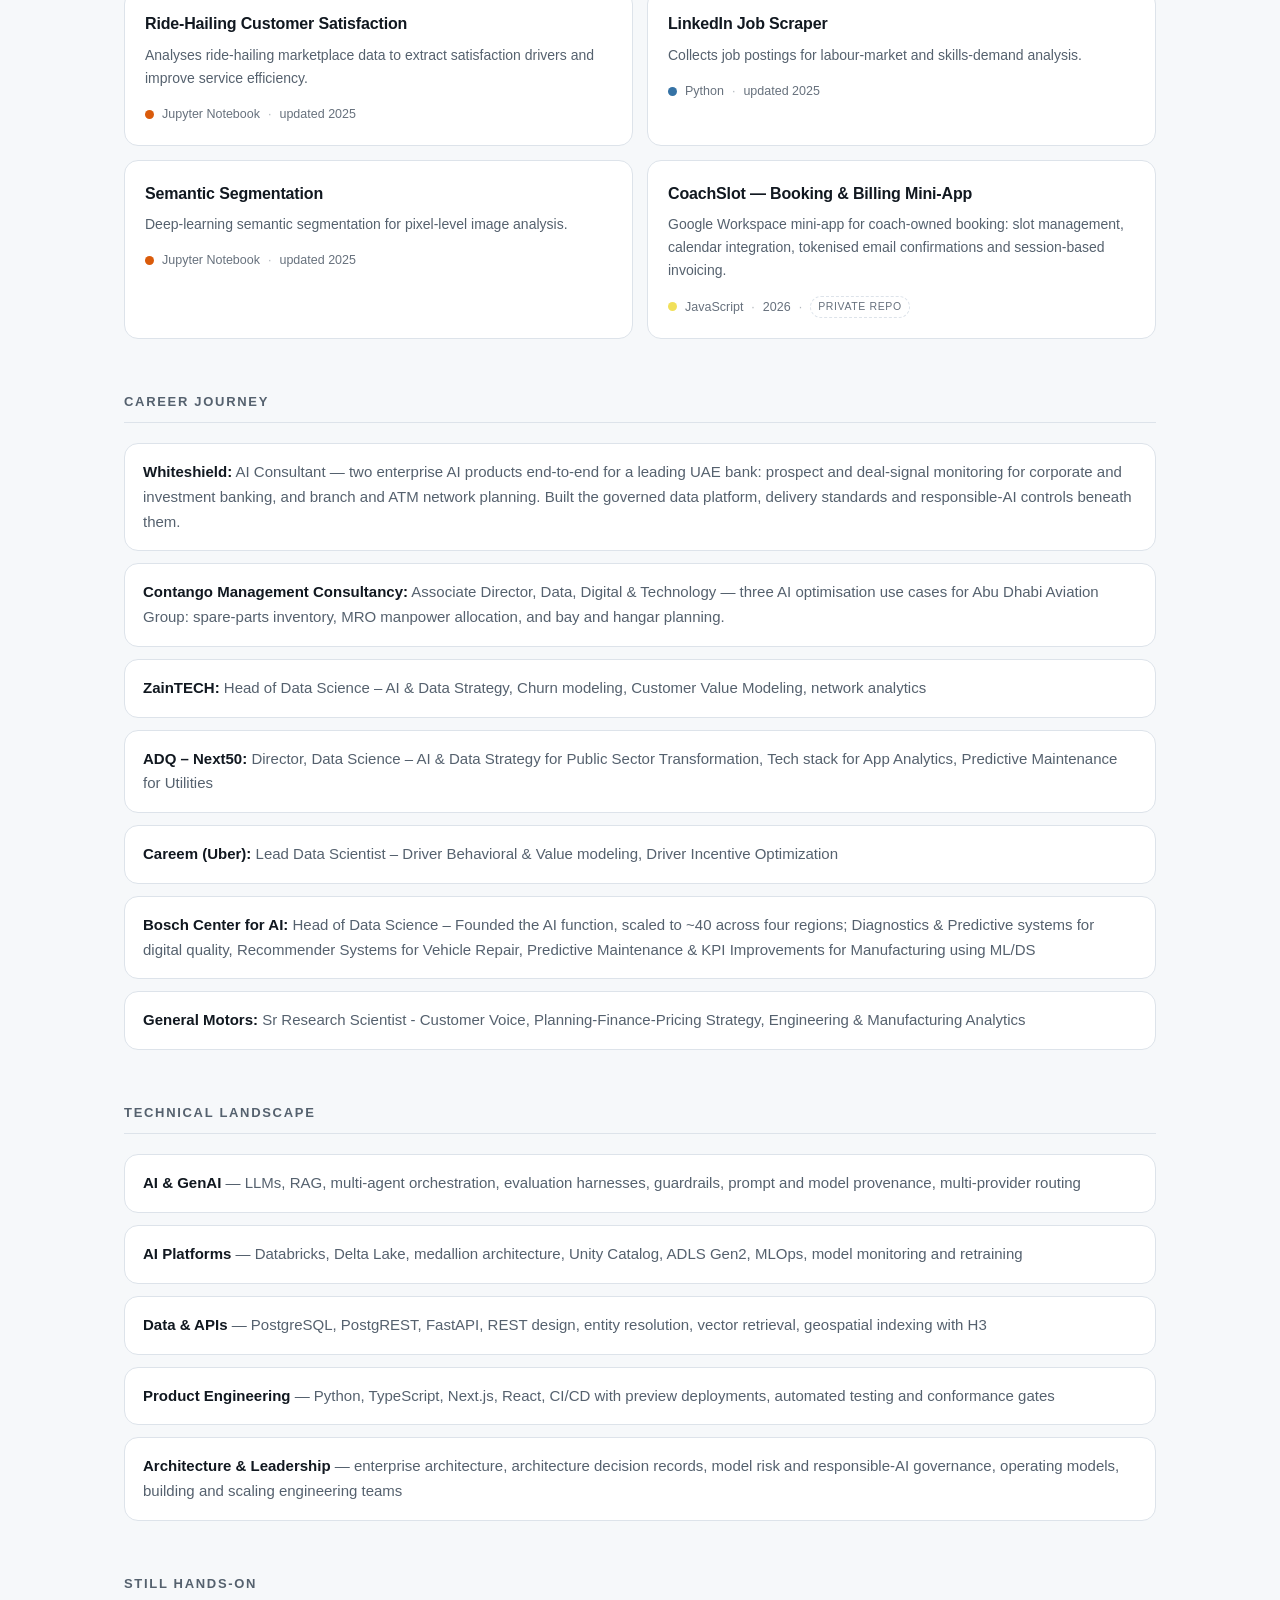
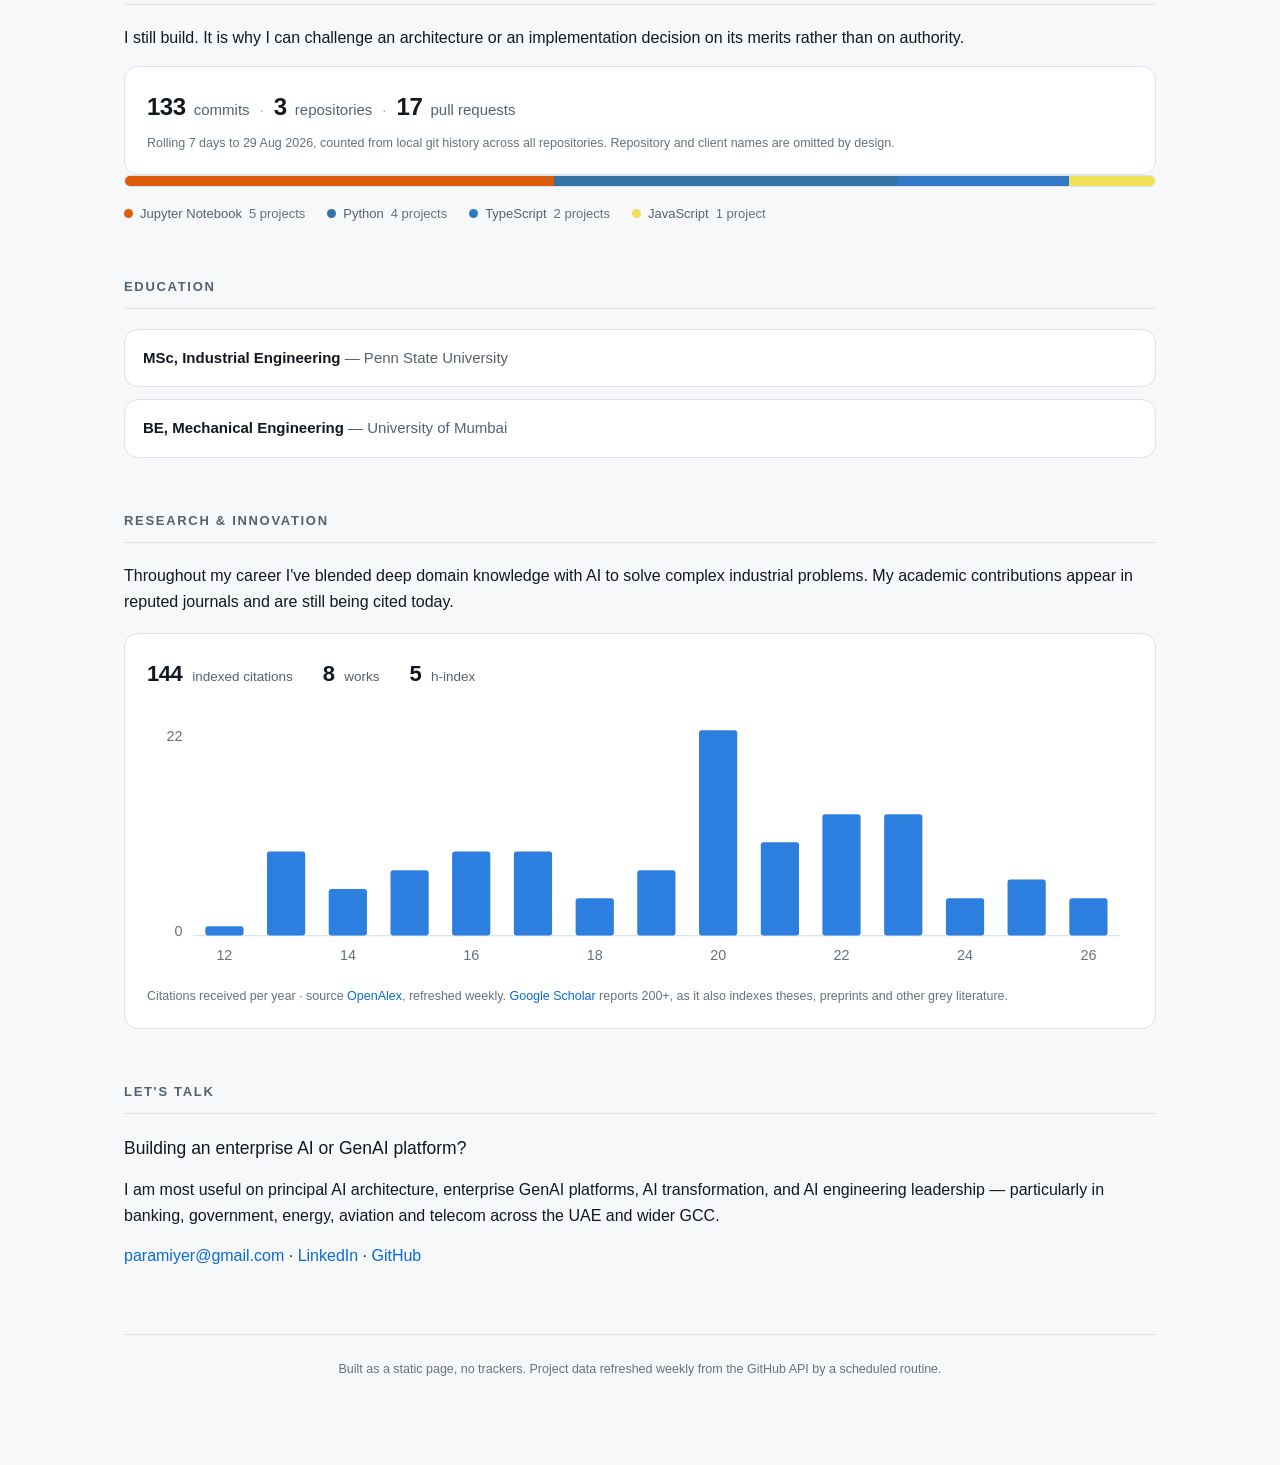
==== commit 455c16ad: "fix: align site role titles with LinkedIn and the resume The site carried the individual-contributor" ====
--- a/index.html
+++ b/index.html
@@ -394,10 +394,10 @@
   <ul class="stack">
     <li><span class="who">Whiteshield:</span> <span class="what">AI Consultant — two enterprise AI products end-to-end for a leading UAE bank: prospect and deal-signal monitoring for corporate and investment banking, and branch and ATM network planning. Built the governed data platform, delivery standards and responsible-AI controls beneath them.</span></li>
     <li><span class="who">Contango Management Consultancy:</span> <span class="what">Associate Director, Data, Digital &amp; Technology — three AI optimisation use cases for Abu Dhabi Aviation Group: spare-parts inventory, MRO manpower allocation, and bay and hangar planning.</span></li>
-    <li><span class="who">ZainTECH:</span> <span class="what">Principal Data Scientist – AI &amp; Data Strategy, Churn modeling, Customer Value Modeling, network analytics</span></li>
-    <li><span class="who">ADQ – Next50:</span> <span class="what">Principal Data Scientist - AI &amp; Data Strategy for Public Sector Transformation, Tech stack for App Analytics, Predictive Maintenance for Utilities</span></li>
+    <li><span class="who">ZainTECH:</span> <span class="what">Head of Data Science – AI &amp; Data Strategy, Churn modeling, Customer Value Modeling, network analytics</span></li>
+    <li><span class="who">ADQ – Next50:</span> <span class="what">Director, Data Science – AI &amp; Data Strategy for Public Sector Transformation, Tech stack for App Analytics, Predictive Maintenance for Utilities</span></li>
     <li><span class="who">Careem (Uber):</span> <span class="what">Lead Data Scientist – Driver Behavioral &amp; Value modeling, Driver Incentive Optimization</span></li>
-    <li><span class="who">Bosch Center for AI:</span> <span class="what">Sr Principal Data Scientist – Diagnostics &amp; Predictive systems for digital quality, Recommender Systems for Vehicle Repair, Predictive Maintenance &amp; KPI Improvements for Manufacturing using ML/DS</span></li>
+    <li><span class="who">Bosch Center for AI:</span> <span class="what">Head of Data Science – Founded the AI function, scaled to ~40 across four regions; Diagnostics &amp; Predictive systems for digital quality, Recommender Systems for Vehicle Repair, Predictive Maintenance &amp; KPI Improvements for Manufacturing using ML/DS</span></li>
     <li><span class="who">General Motors:</span> <span class="what">Sr Research Scientist - Customer Voice, Planning-Finance-Pricing Strategy, Engineering &amp; Manufacturing Analytics</span></li>
   </ul>
 </section>
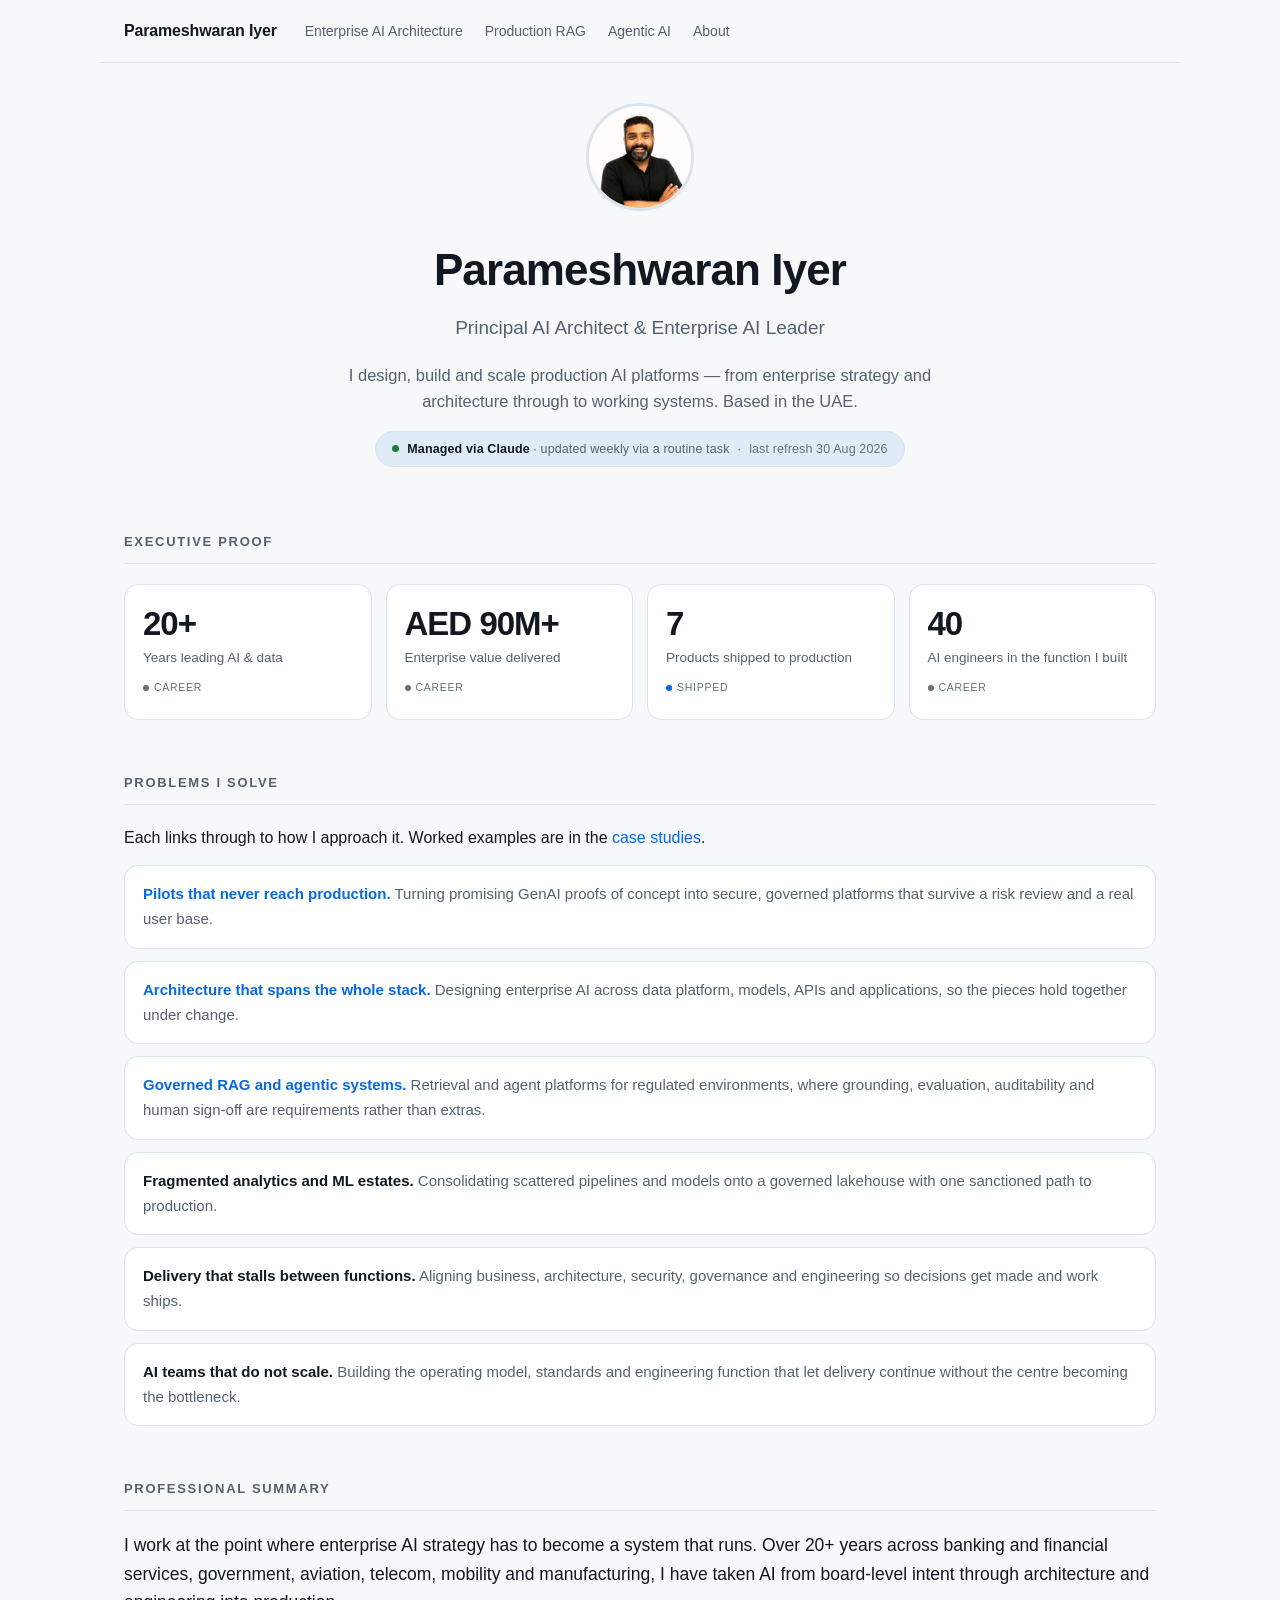
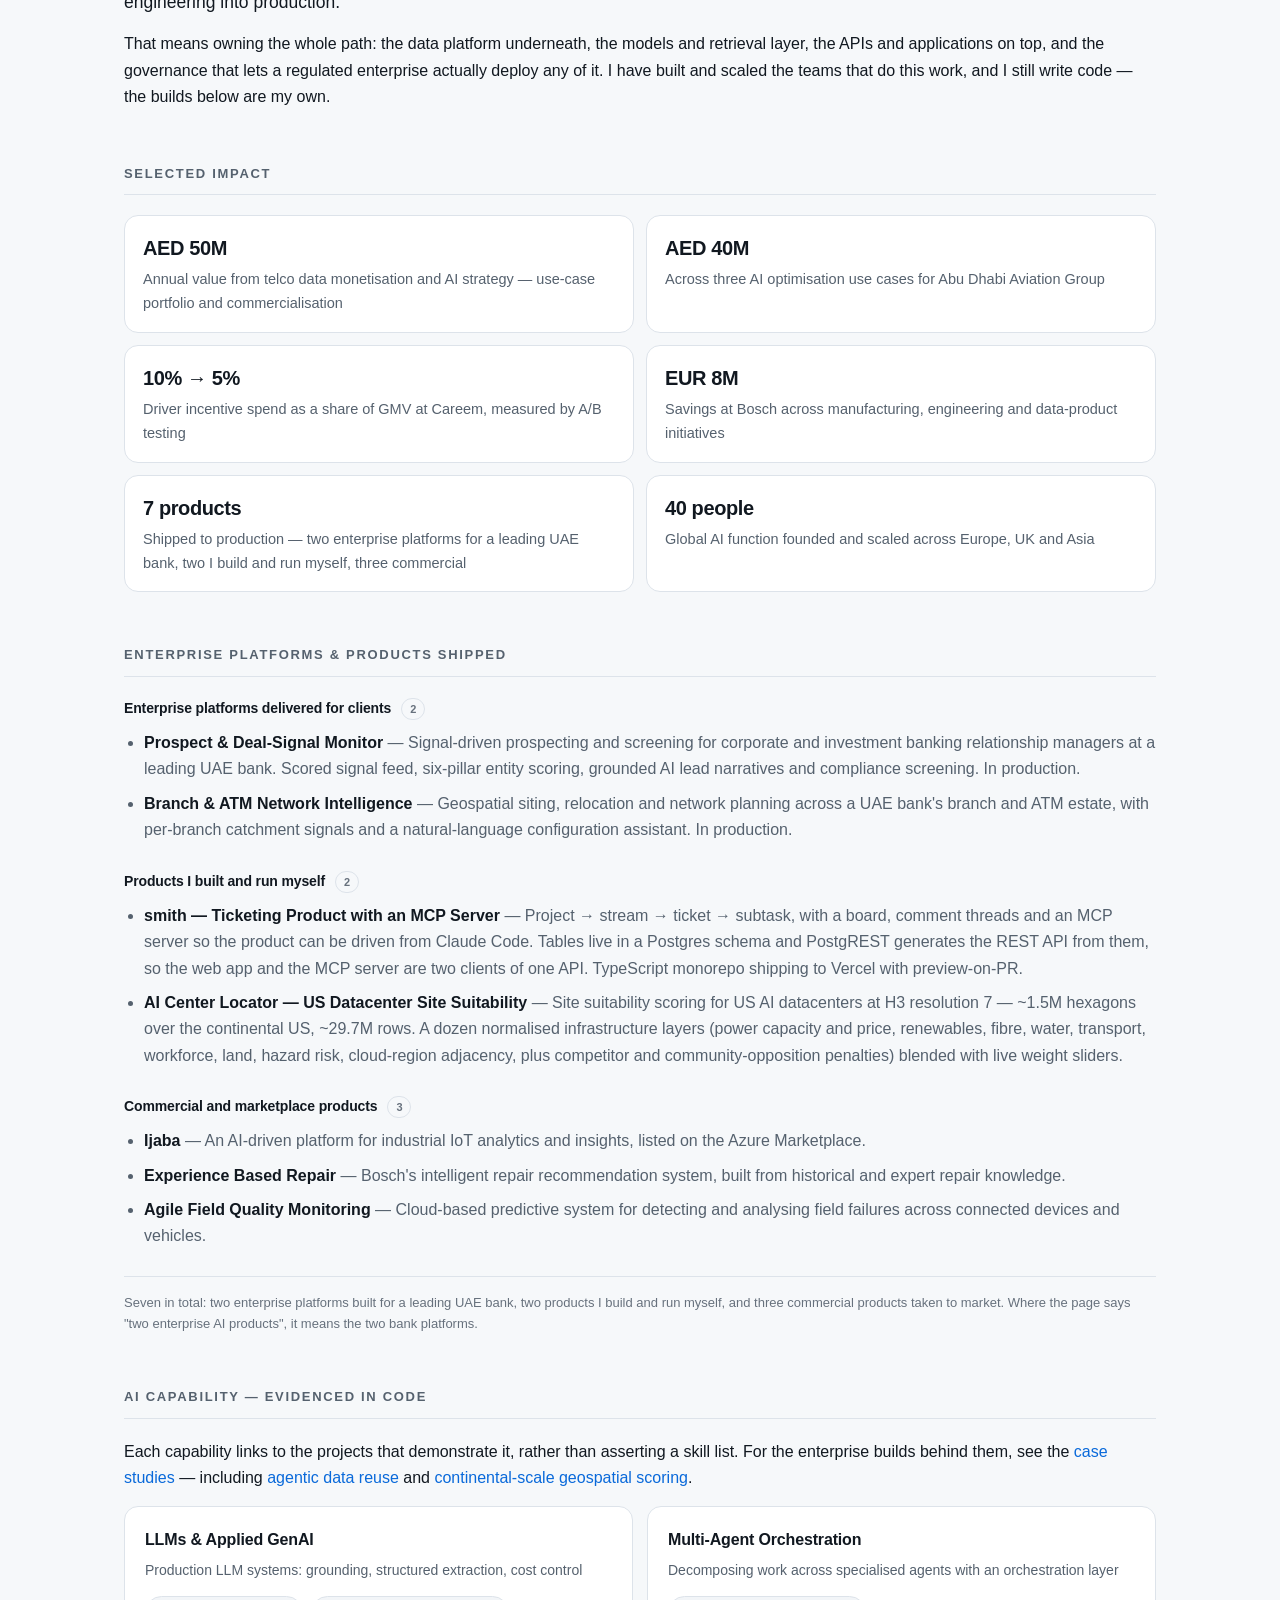
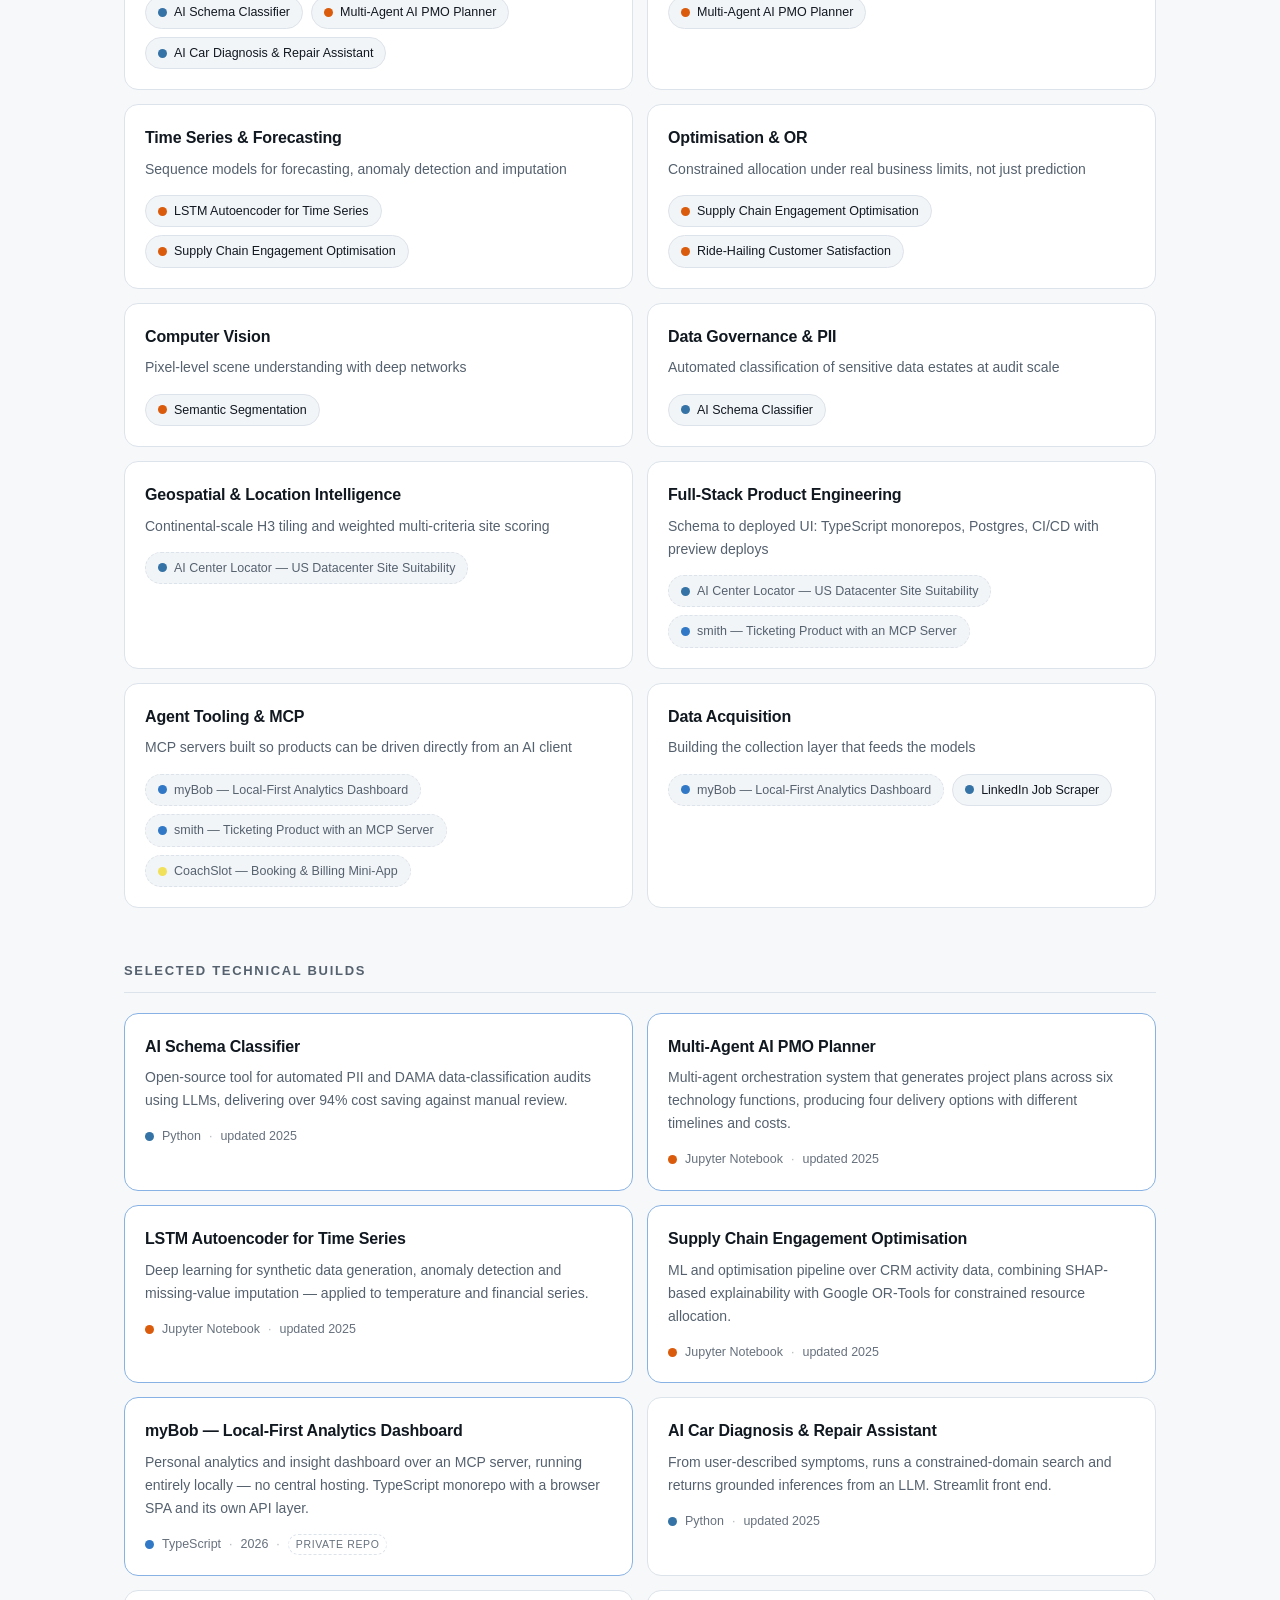
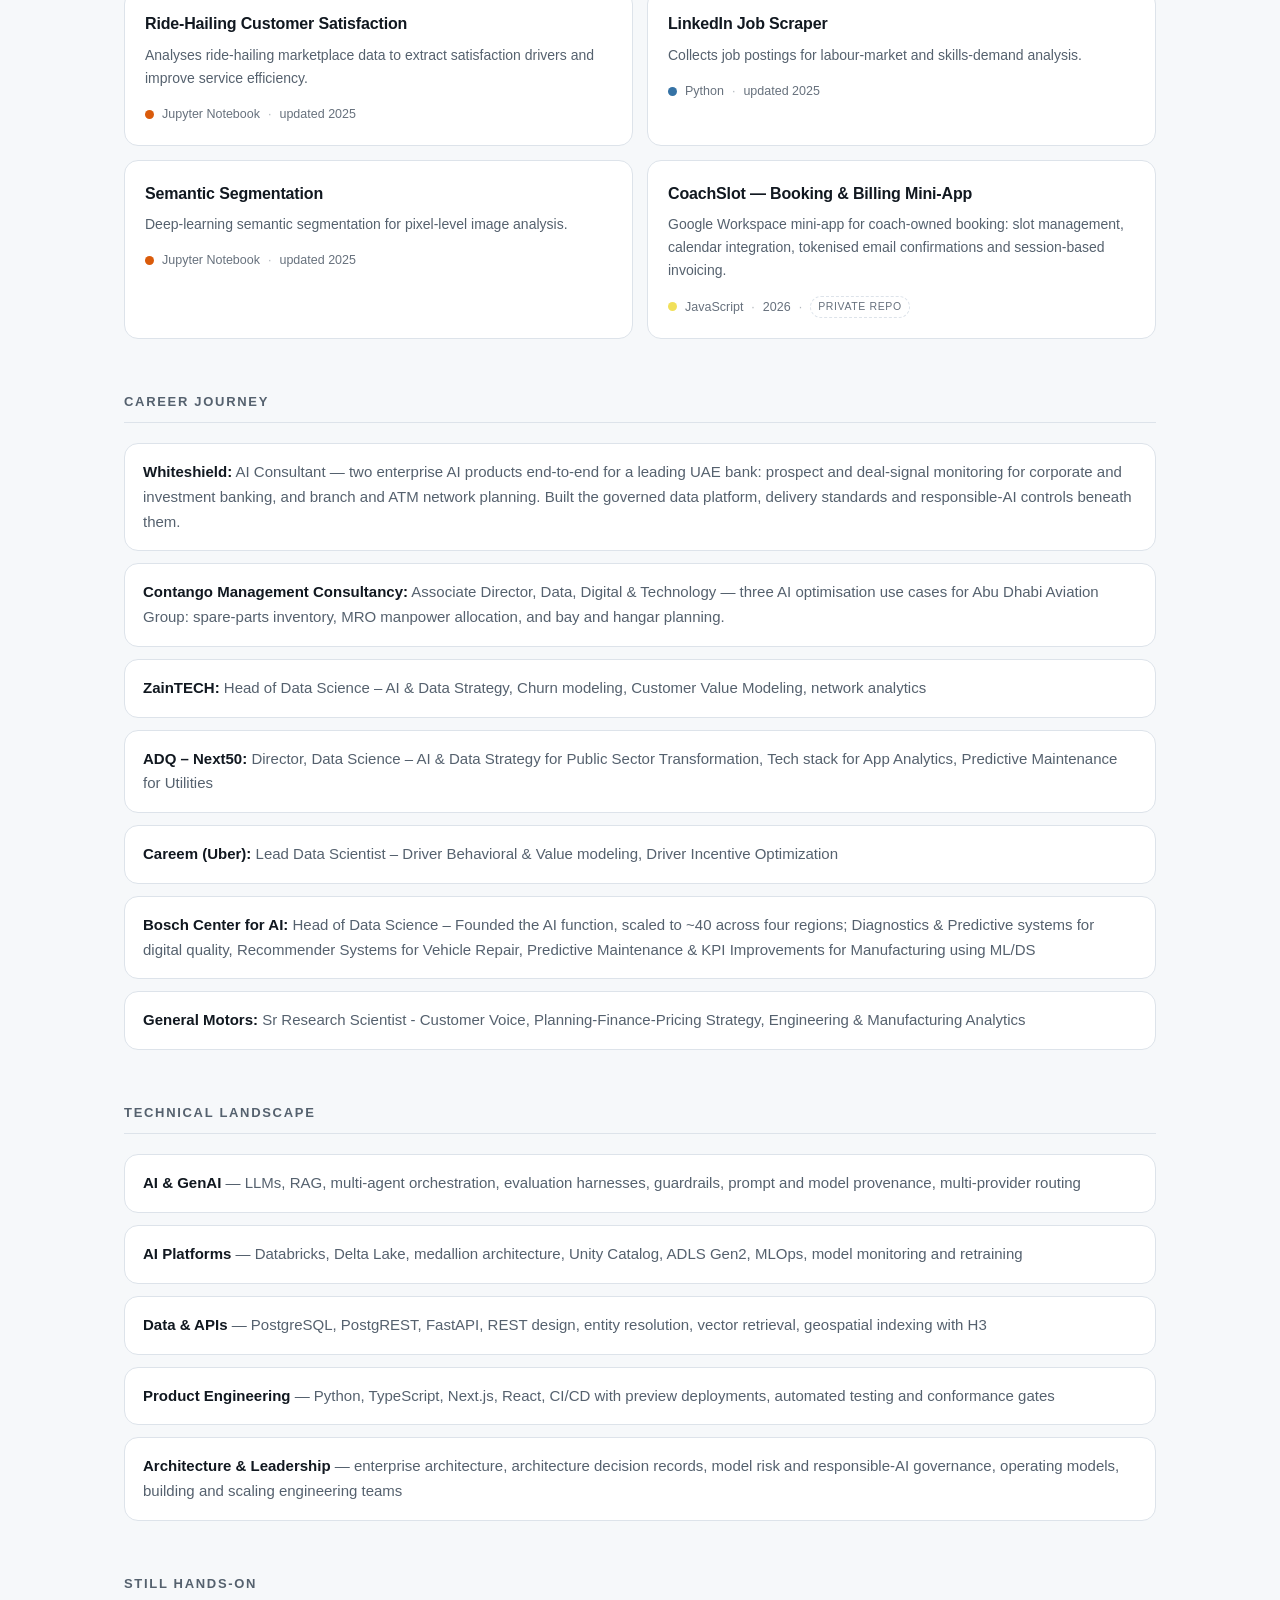
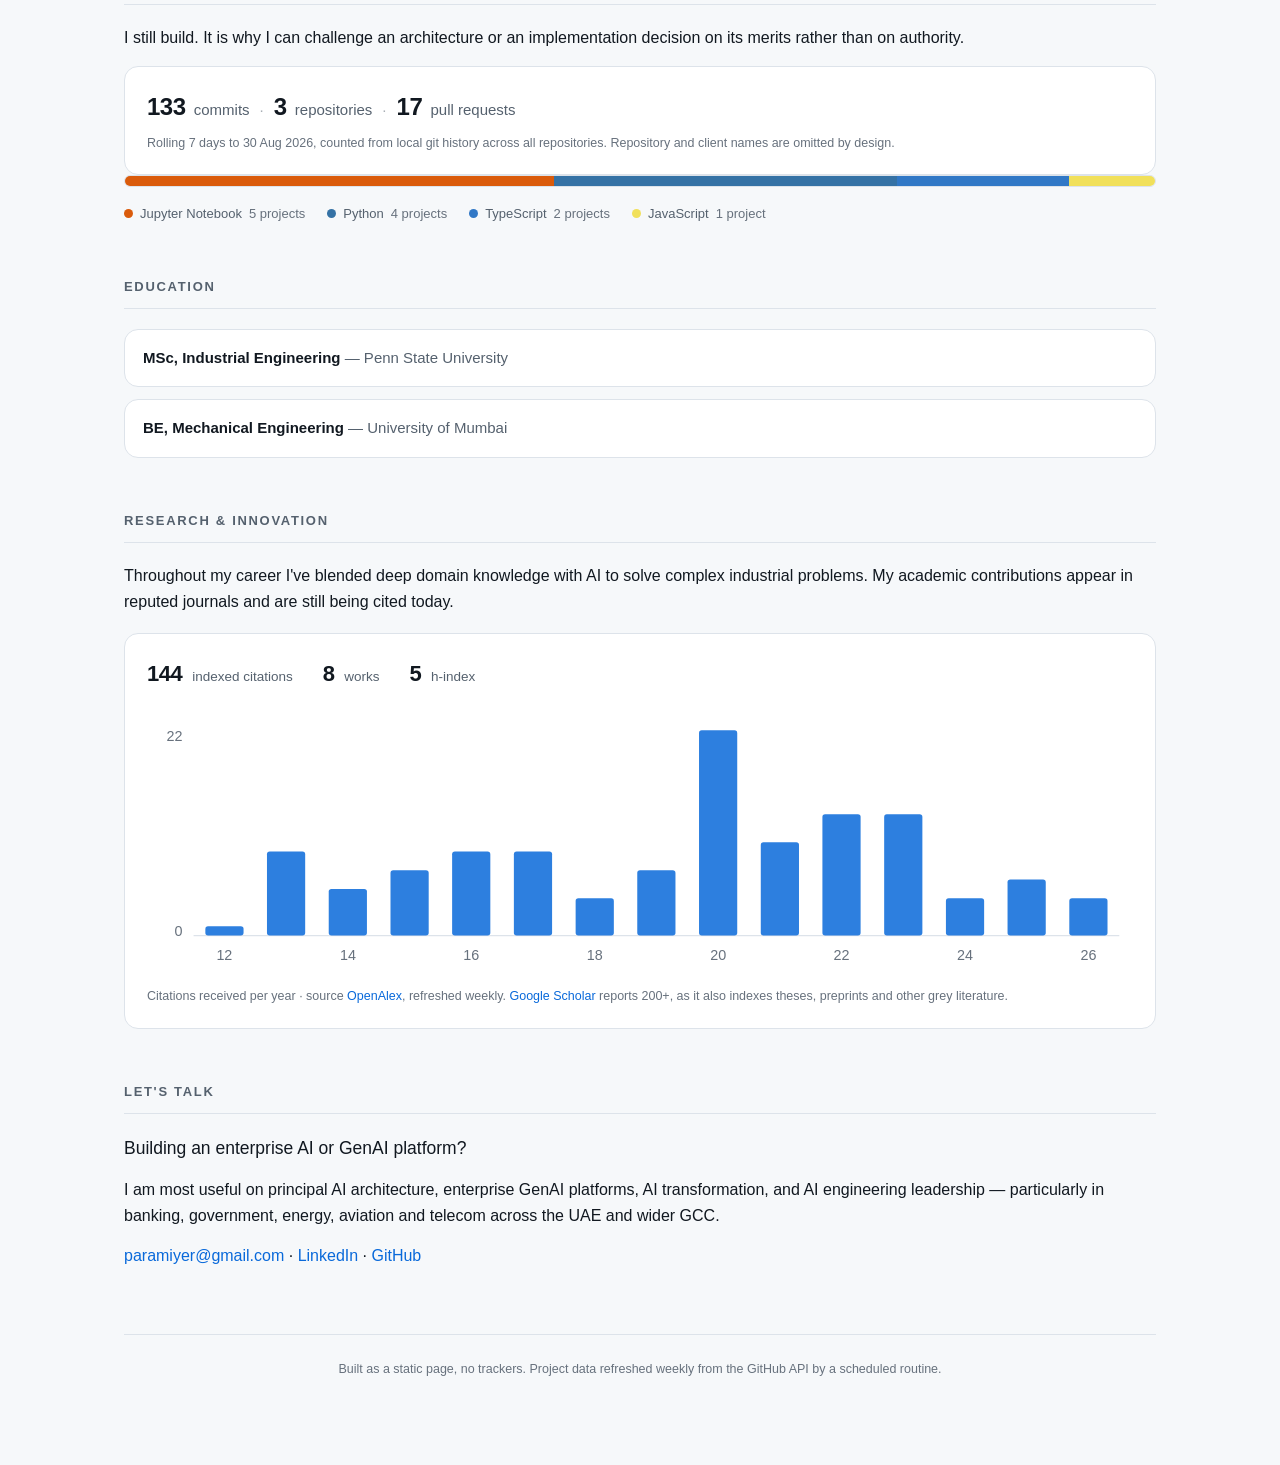
==== commit c9918f2a: "chore: weekly refresh of GitHub project data [skip ci]" ====
--- a/index.html
+++ b/index.html
@@ -94,7 +94,7 @@
       "mainEntity": {
         "@id": "https://paramiyer.github.io/resume-site/#person"
       },
-      "dateModified": "2026-08-29",
+      "dateModified": "2026-08-30",
       "inLanguage": "en",
       "isPartOf": {
         "@id": "https://paramiyer.github.io/resume-site/#website"
@@ -140,7 +140,7 @@
     <span><strong>Managed via Claude</strong> · updated weekly via a routine task</span>
     <span aria-hidden="true">·</span>
     <!-- GEN:REFRESHED -->
-    <span class="refreshed">last refresh 29 Aug 2026</span>
+    <span class="refreshed">last refresh 30 Aug 2026</span>
     <!-- /GEN:REFRESHED -->
   </div>
 </header>
@@ -421,7 +421,7 @@
   <!-- GEN:ACTIVITY -->
     <div class="activity">
       <p class="act-line"><span><b>133</b> commits</span><span class="sep" aria-hidden="true">·</span><span><b>3</b> repositories</span><span class="sep" aria-hidden="true">·</span><span><b>17</b> pull requests</span></p>
-      <p class="act-note">Rolling 7 days to 29 Aug 2026, counted from local git history across all repositories. Repository and client names are omitted by design.</p>
+      <p class="act-note">Rolling 7 days to 30 Aug 2026, counted from local git history across all repositories. Repository and client names are omitted by design.</p>
     </div>
     <!-- /GEN:ACTIVITY -->
   <!-- GEN:LANGUAGES -->
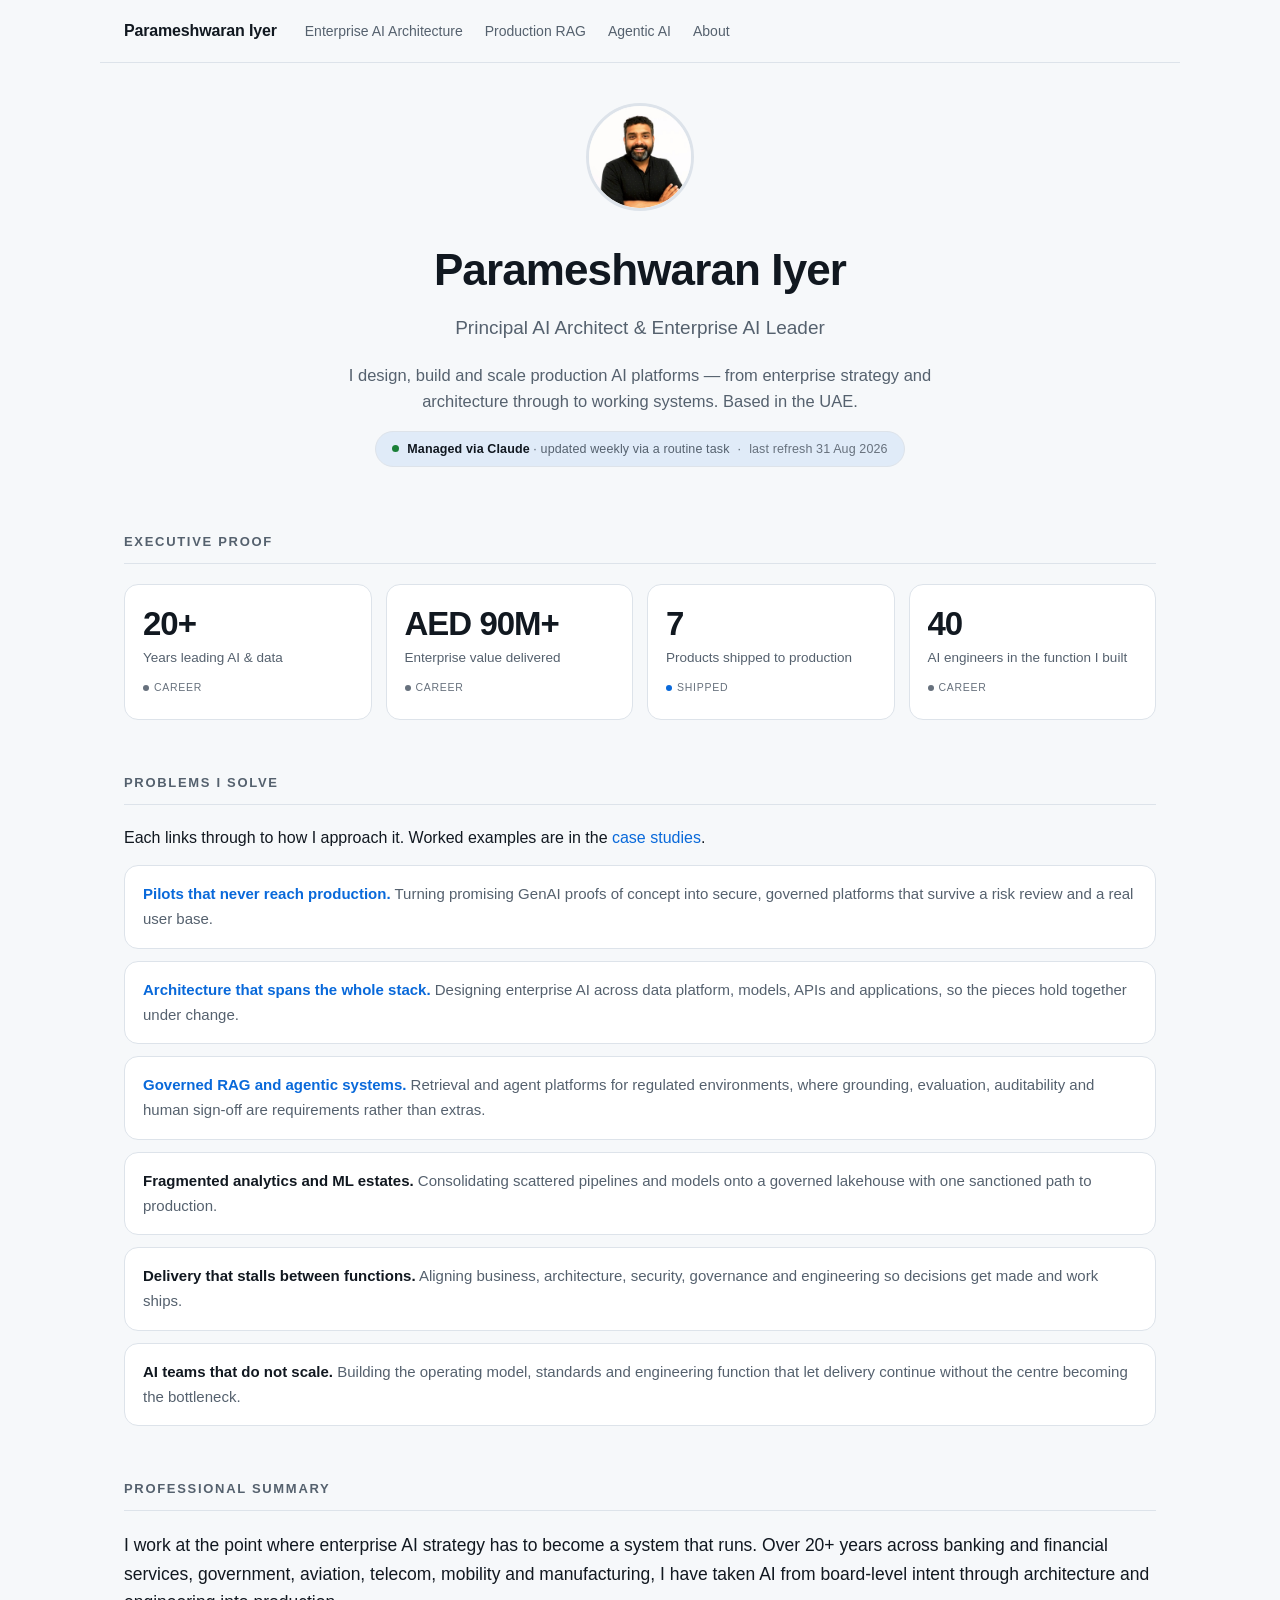
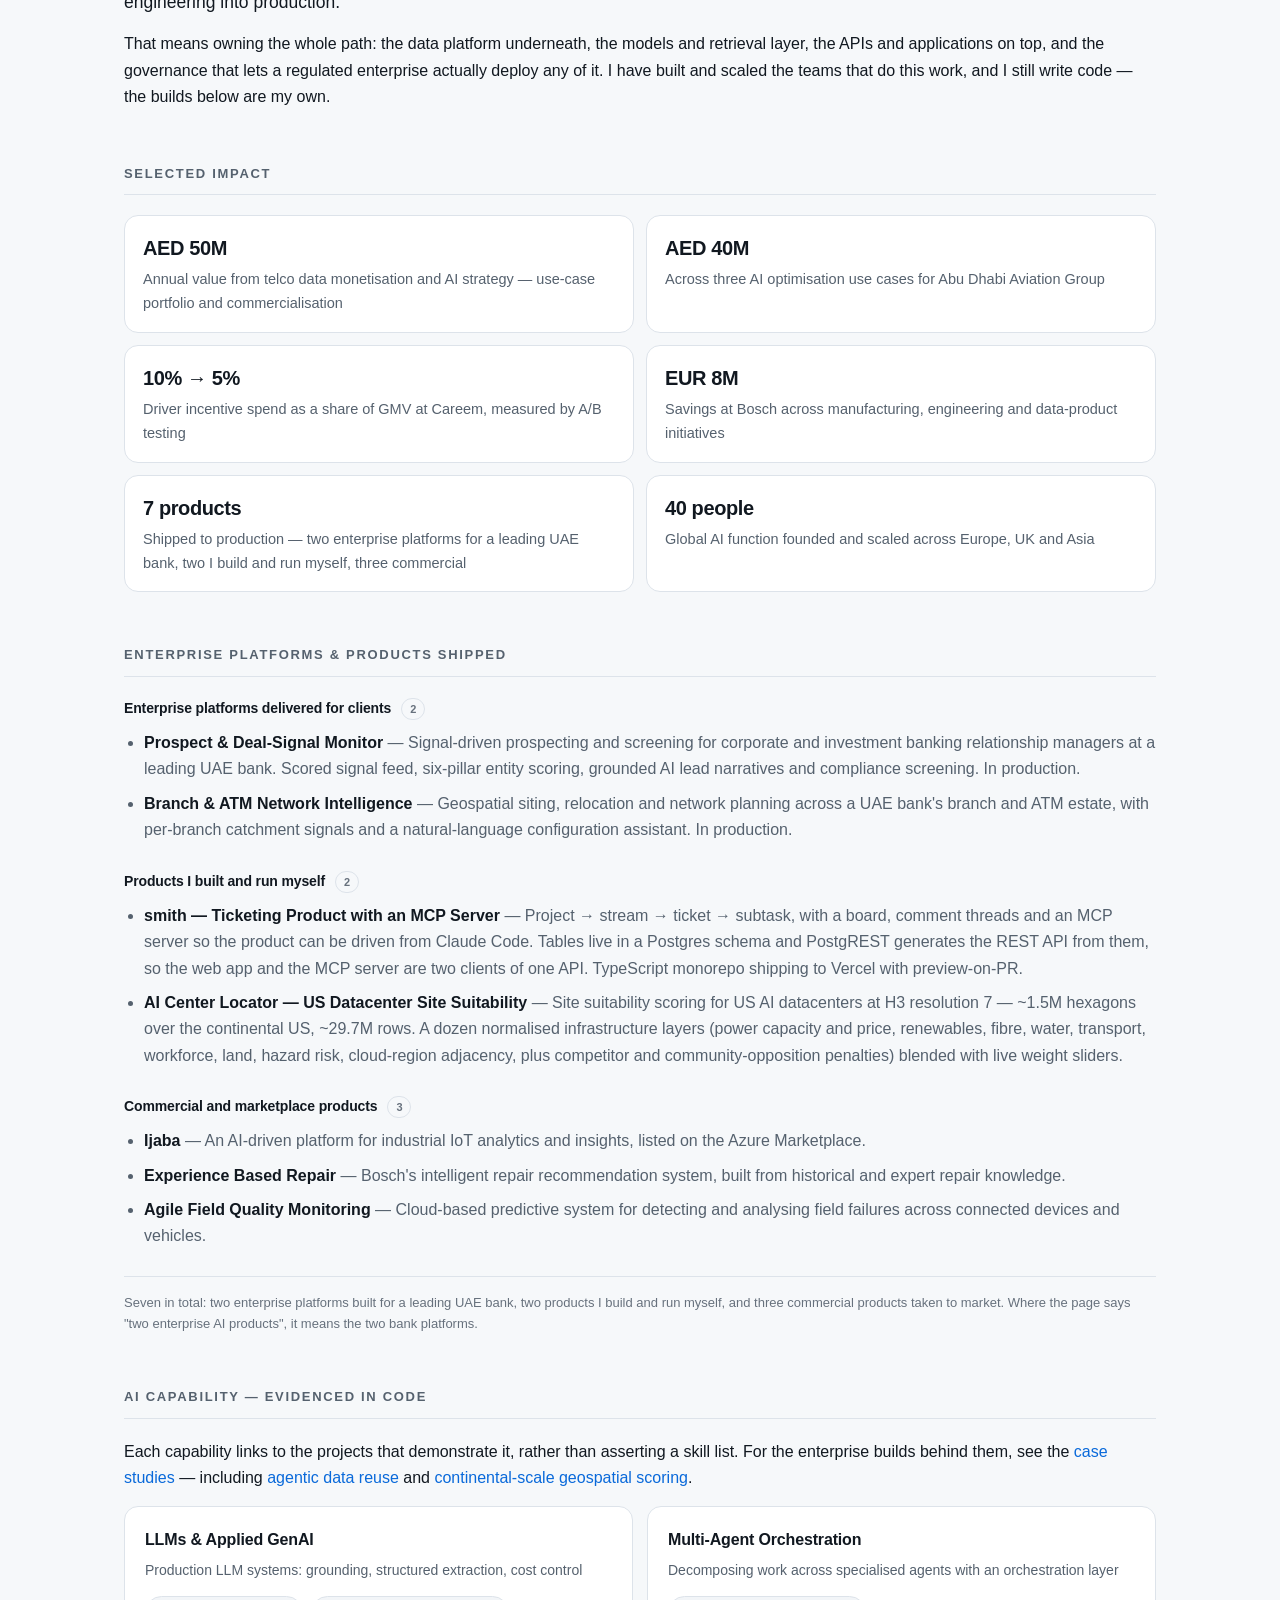
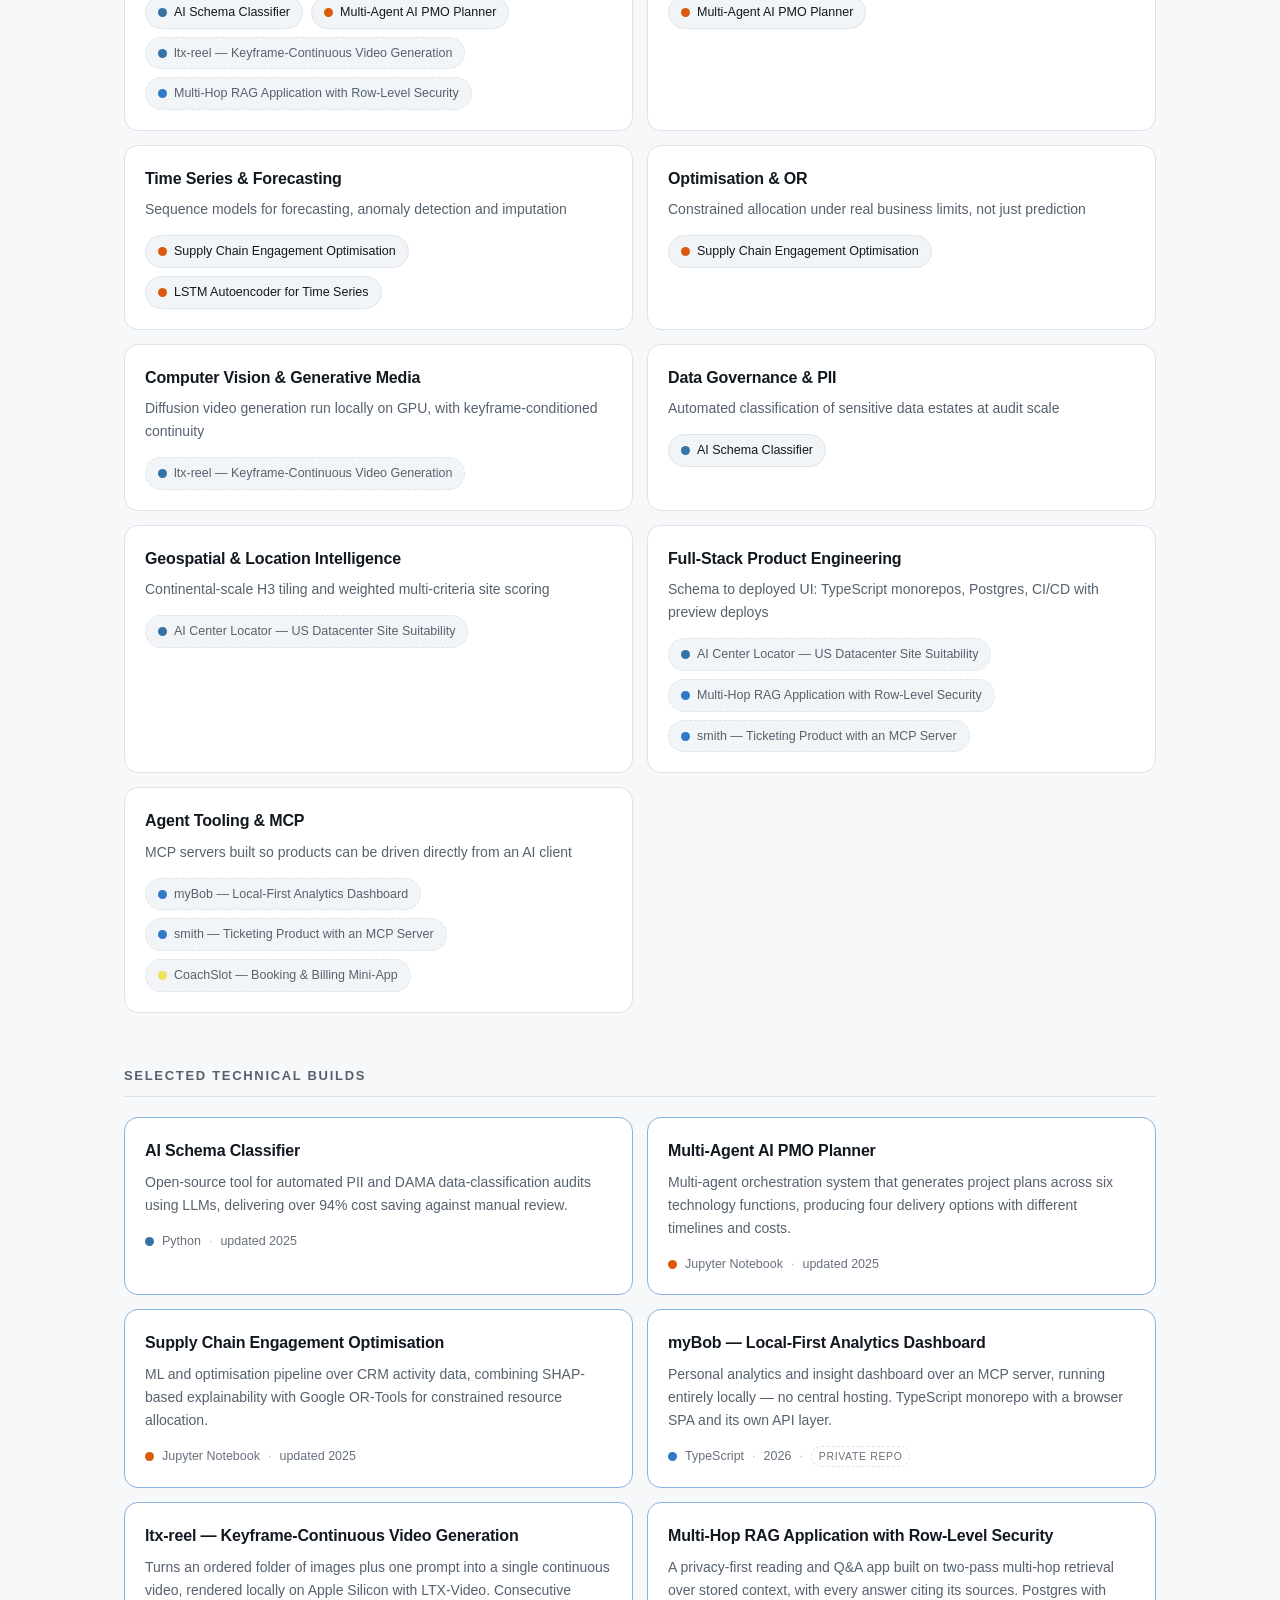
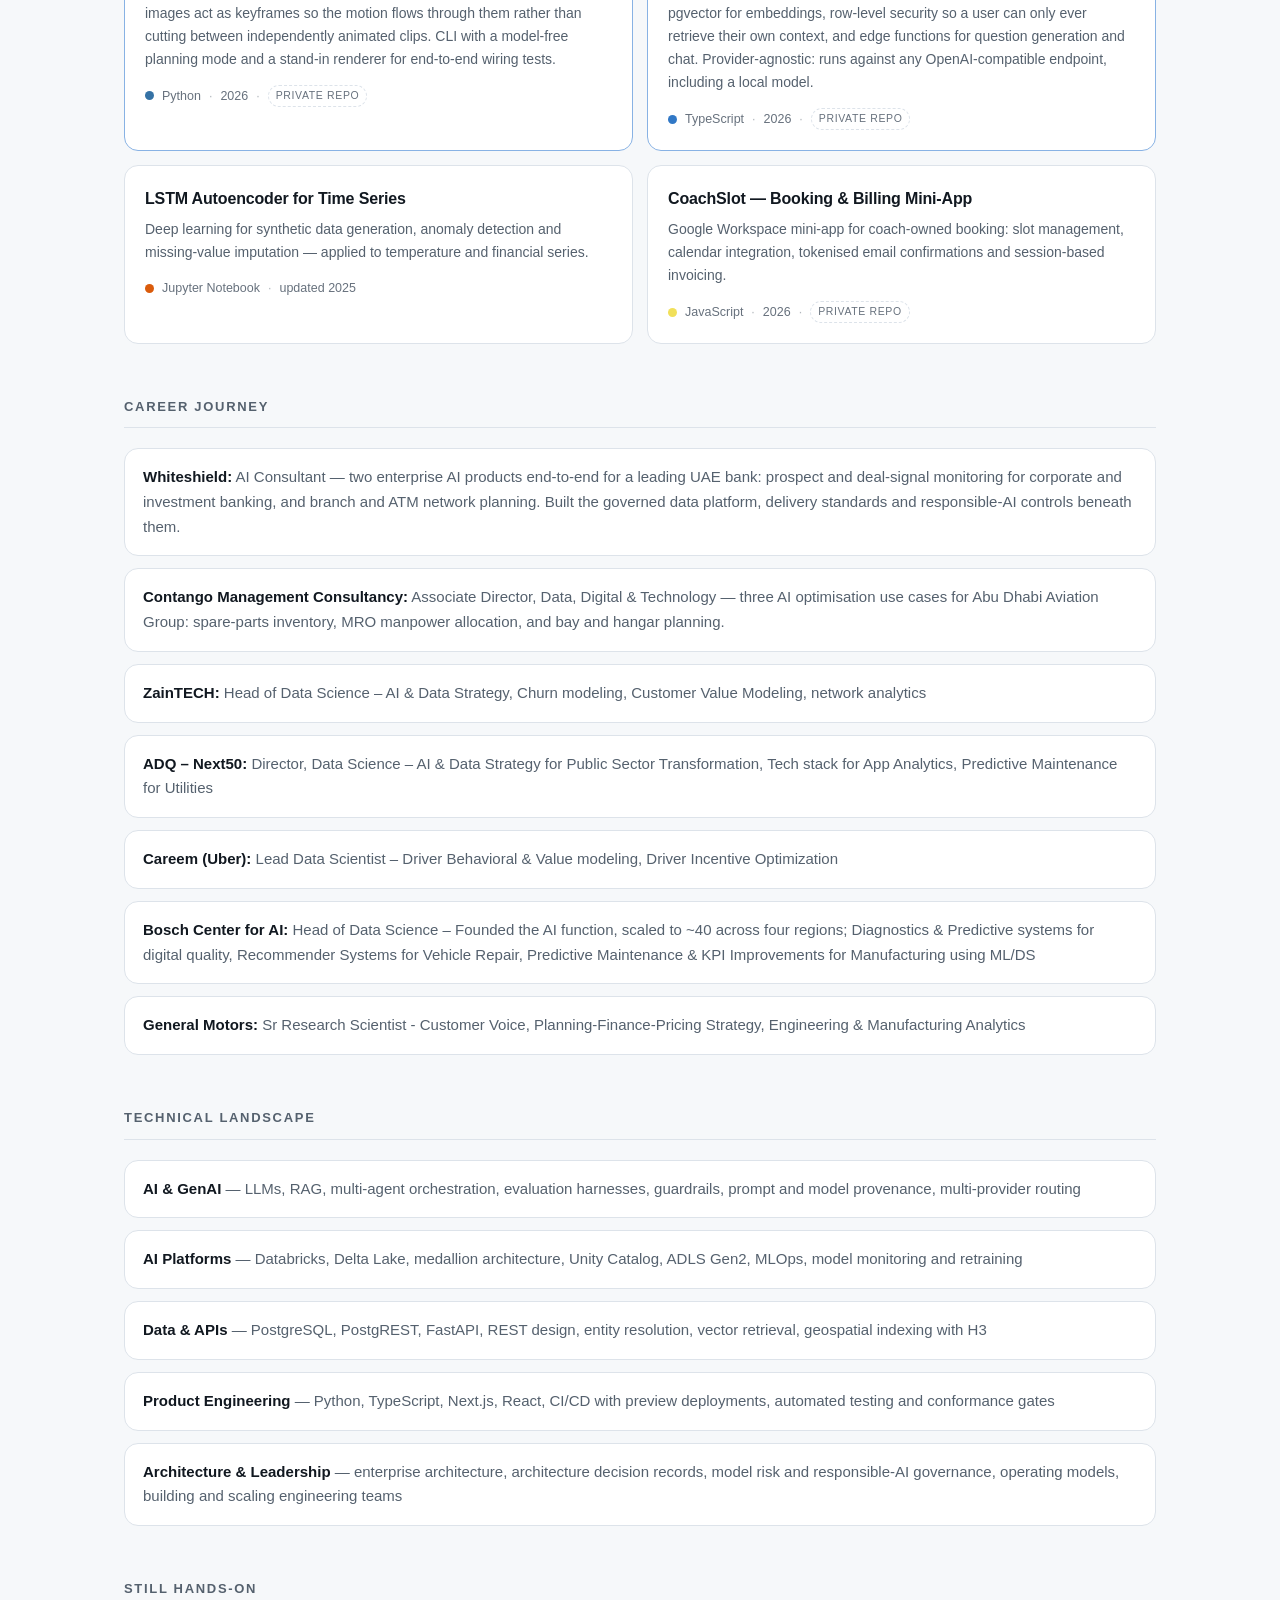
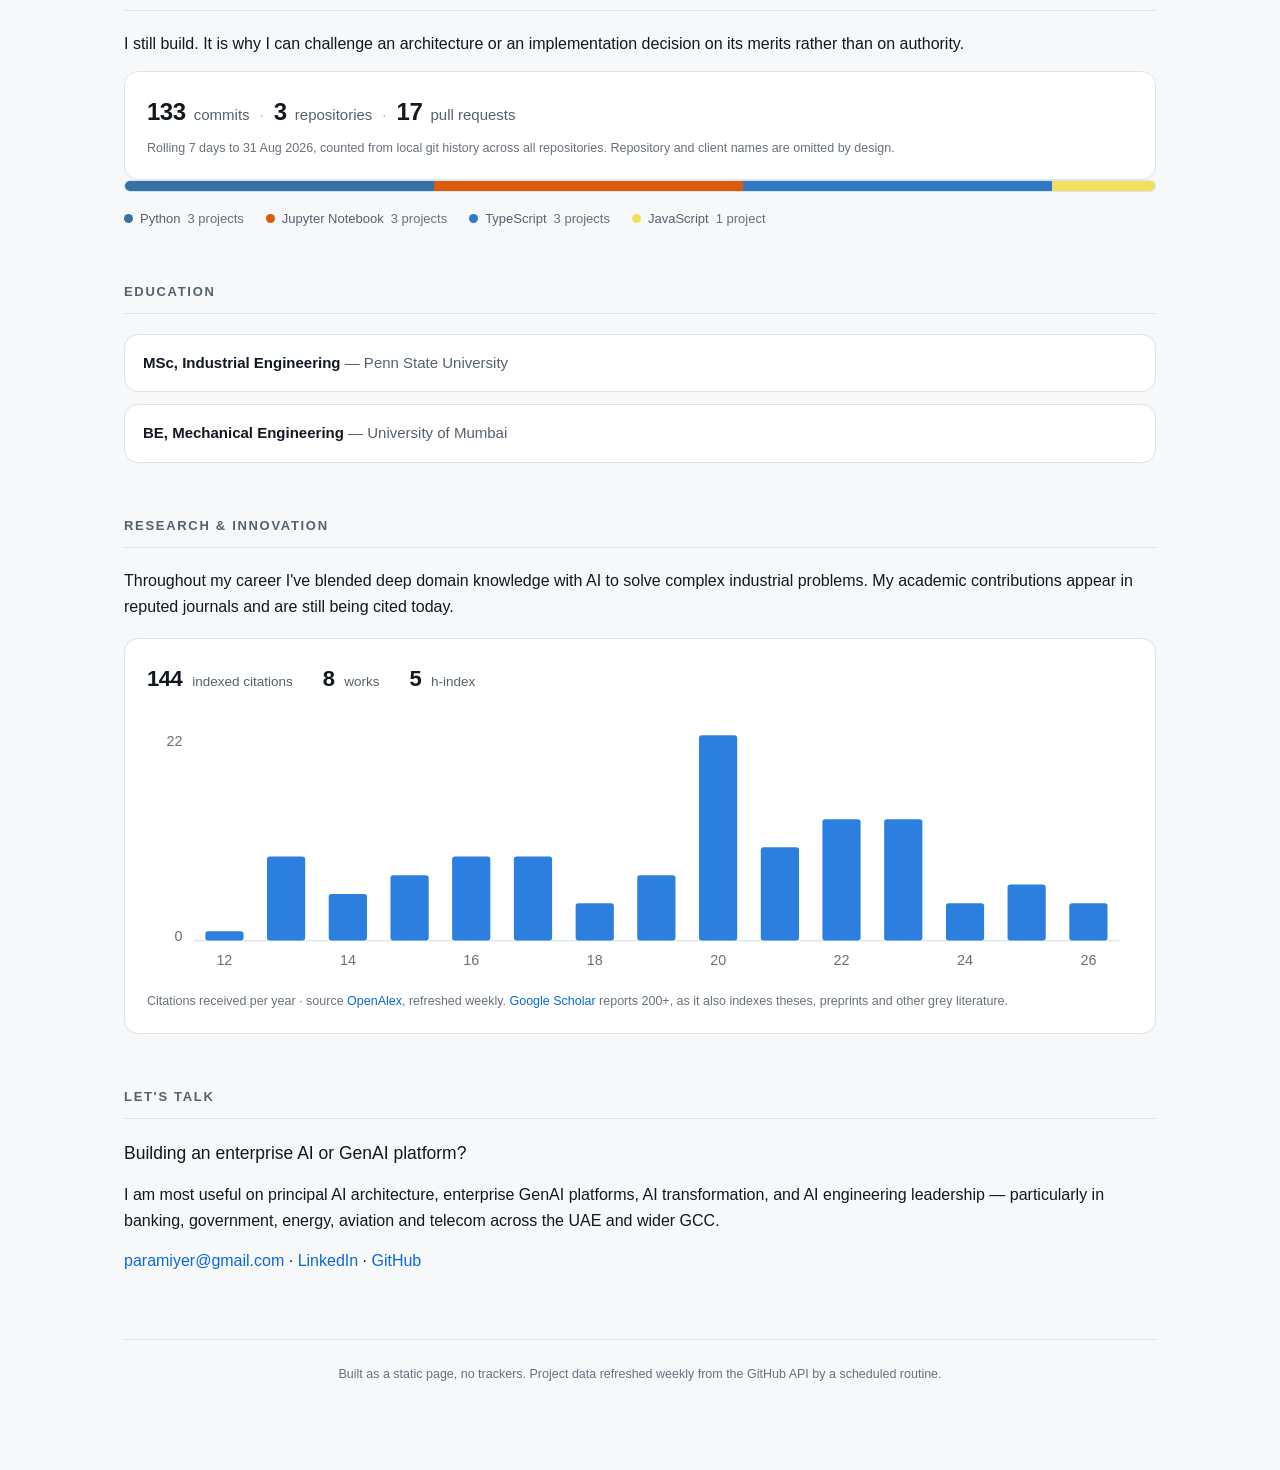
==== commit 100d8e36: "fix: back every capability with real work, not coursework The "AI Capability — Evidenced in Code" se" ====
--- a/index.html
+++ b/index.html
@@ -140,7 +140,7 @@
     <span><strong>Managed via Claude</strong> · updated weekly via a routine task</span>
     <span aria-hidden="true">·</span>
     <!-- GEN:REFRESHED -->
-    <span class="refreshed">last refresh 30 Aug 2026</span>
+    <span class="refreshed">last refresh 31 Aug 2026</span>
     <!-- /GEN:REFRESHED -->
   </div>
 </header>
@@ -255,7 +255,8 @@
         <div class="chips">
             <a class="chip" href="https://github.com/paramiyer/pii-schema-classifier" target="_blank" rel="noopener"><span class="dot" style="background:#3572A5" aria-hidden="true"></span>AI Schema Classifier</a>
             <a class="chip" href="https://github.com/paramiyer/multi-agent-enterprise-reporting-PMO-planner" target="_blank" rel="noopener"><span class="dot" style="background:#DA5B0B" aria-hidden="true"></span>Multi-Agent AI PMO Planner</a>
-            <a class="chip" href="https://github.com/paramiyer/AI_Car_Diagnosis_Assistant" target="_blank" rel="noopener"><span class="dot" style="background:#3572A5" aria-hidden="true"></span>AI Car Diagnosis &amp; Repair Assistant</a>
+            <span class="chip chip--private"><span class="dot" style="background:#3572A5" aria-hidden="true"></span>ltx-reel — Keyframe-Continuous Video Generation</span>
+            <span class="chip chip--private"><span class="dot" style="background:#3178c6" aria-hidden="true"></span>Multi-Hop RAG Application with Row-Level Security</span>
         </div>
       </div>
       <div class="cap">
@@ -269,8 +270,8 @@
         <h3 class="cap-name">Time Series &amp; Forecasting</h3>
         <p class="cap-proves">Sequence models for forecasting, anomaly detection and imputation</p>
         <div class="chips">
+            <a class="chip" href="https://github.com/paramiyer/Pharma_Demand-Forecasting-Optimization-Pipeline" target="_blank" rel="noopener"><span class="dot" style="background:#DA5B0B" aria-hidden="true"></span>Supply Chain Engagement Optimisation</a>
             <a class="chip" href="https://github.com/paramiyer/Time_series_LSTM_Autoencoder" target="_blank" rel="noopener"><span class="dot" style="background:#DA5B0B" aria-hidden="true"></span>LSTM Autoencoder for Time Series</a>
-            <a class="chip" href="https://github.com/paramiyer/Pharma_Demand-Forecasting-Optimization-Pipeline" target="_blank" rel="noopener"><span class="dot" style="background:#DA5B0B" aria-hidden="true"></span>Supply Chain Engagement Optimisation</a>
         </div>
       </div>
       <div class="cap">
@@ -278,14 +279,13 @@
         <p class="cap-proves">Constrained allocation under real business limits, not just prediction</p>
         <div class="chips">
             <a class="chip" href="https://github.com/paramiyer/Pharma_Demand-Forecasting-Optimization-Pipeline" target="_blank" rel="noopener"><span class="dot" style="background:#DA5B0B" aria-hidden="true"></span>Supply Chain Engagement Optimisation</a>
-            <a class="chip" href="https://github.com/paramiyer/Ride-Hailing" target="_blank" rel="noopener"><span class="dot" style="background:#DA5B0B" aria-hidden="true"></span>Ride-Hailing Customer Satisfaction</a>
-        </div>
-      </div>
-      <div class="cap">
-        <h3 class="cap-name">Computer Vision</h3>
-        <p class="cap-proves">Pixel-level scene understanding with deep networks</p>
-        <div class="chips">
-            <a class="chip" href="https://github.com/paramiyer/Semantic_Segmentation" target="_blank" rel="noopener"><span class="dot" style="background:#DA5B0B" aria-hidden="true"></span>Semantic Segmentation</a>
+        </div>
+      </div>
+      <div class="cap">
+        <h3 class="cap-name">Computer Vision &amp; Generative Media</h3>
+        <p class="cap-proves">Diffusion video generation run locally on GPU, with keyframe-conditioned continuity</p>
+        <div class="chips">
+            <span class="chip chip--private"><span class="dot" style="background:#3572A5" aria-hidden="true"></span>ltx-reel — Keyframe-Continuous Video Generation</span>
         </div>
       </div>
       <div class="cap">
@@ -307,6 +307,7 @@
         <p class="cap-proves">Schema to deployed UI: TypeScript monorepos, Postgres, CI/CD with preview deploys</p>
         <div class="chips">
             <span class="chip chip--private"><span class="dot" style="background:#3572A5" aria-hidden="true"></span>AI Center Locator — US Datacenter Site Suitability</span>
+            <span class="chip chip--private"><span class="dot" style="background:#3178c6" aria-hidden="true"></span>Multi-Hop RAG Application with Row-Level Security</span>
             <span class="chip chip--private"><span class="dot" style="background:#3178c6" aria-hidden="true"></span>smith — Ticketing Product with an MCP Server</span>
         </div>
       </div>
@@ -317,14 +318,6 @@
             <span class="chip chip--private"><span class="dot" style="background:#3178c6" aria-hidden="true"></span>myBob — Local-First Analytics Dashboard</span>
             <span class="chip chip--private"><span class="dot" style="background:#3178c6" aria-hidden="true"></span>smith — Ticketing Product with an MCP Server</span>
             <span class="chip chip--private"><span class="dot" style="background:#f1e05a" aria-hidden="true"></span>CoachSlot — Booking &amp; Billing Mini-App</span>
-        </div>
-      </div>
-      <div class="cap">
-        <h3 class="cap-name">Data Acquisition</h3>
-        <p class="cap-proves">Building the collection layer that feeds the models</p>
-        <div class="chips">
-            <span class="chip chip--private"><span class="dot" style="background:#3178c6" aria-hidden="true"></span>myBob — Local-First Analytics Dashboard</span>
-            <a class="chip" href="https://github.com/paramiyer/Linkedin-Job-Scrapper" target="_blank" rel="noopener"><span class="dot" style="background:#3572A5" aria-hidden="true"></span>LinkedIn Job Scraper</a>
         </div>
       </div>
     </div>
@@ -346,11 +339,6 @@
         <div class="card-m"><span class="dot" style="background:#DA5B0B" aria-hidden="true"></span><span>Jupyter Notebook</span><span class="sep">·</span><span>updated 2025</span></div>
       </article>
       <article class="card card--flagship">
-        <h3 class="card-t"><a href="https://github.com/paramiyer/Time_series_LSTM_Autoencoder" target="_blank" rel="noopener">LSTM Autoencoder for Time Series</a></h3>
-        <p class="card-d">Deep learning for synthetic data generation, anomaly detection and missing-value imputation — applied to temperature and financial series.</p>
-        <div class="card-m"><span class="dot" style="background:#DA5B0B" aria-hidden="true"></span><span>Jupyter Notebook</span><span class="sep">·</span><span>updated 2025</span></div>
-      </article>
-      <article class="card card--flagship">
         <h3 class="card-t"><a href="https://github.com/paramiyer/Pharma_Demand-Forecasting-Optimization-Pipeline" target="_blank" rel="noopener">Supply Chain Engagement Optimisation</a></h3>
         <p class="card-d">ML and optimisation pipeline over CRM activity data, combining SHAP-based explainability with Google OR-Tools for constrained resource allocation.</p>
         <div class="card-m"><span class="dot" style="background:#DA5B0B" aria-hidden="true"></span><span>Jupyter Notebook</span><span class="sep">·</span><span>updated 2025</span></div>
@@ -360,24 +348,19 @@
         <p class="card-d">Personal analytics and insight dashboard over an MCP server, running entirely locally — no central hosting. TypeScript monorepo with a browser SPA and its own API layer.</p>
         <div class="card-m"><span class="dot" style="background:#3178c6" aria-hidden="true"></span><span>TypeScript</span><span class="sep">·</span><span>2026</span><span class="sep">·</span><span class="tag-private">private repo</span></div>
       </article>
+      <article class="card card--flagship">
+        <h3 class="card-t">ltx-reel — Keyframe-Continuous Video Generation</h3>
+        <p class="card-d">Turns an ordered folder of images plus one prompt into a single continuous video, rendered locally on Apple Silicon with LTX-Video. Consecutive images act as keyframes so the motion flows through them rather than cutting between independently animated clips. CLI with a model-free planning mode and a stand-in renderer for end-to-end wiring tests.</p>
+        <div class="card-m"><span class="dot" style="background:#3572A5" aria-hidden="true"></span><span>Python</span><span class="sep">·</span><span>2026</span><span class="sep">·</span><span class="tag-private">private repo</span></div>
+      </article>
+      <article class="card card--flagship">
+        <h3 class="card-t">Multi-Hop RAG Application with Row-Level Security</h3>
+        <p class="card-d">A privacy-first reading and Q&amp;A app built on two-pass multi-hop retrieval over stored context, with every answer citing its sources. Postgres with pgvector for embeddings, row-level security so a user can only ever retrieve their own context, and edge functions for question generation and chat. Provider-agnostic: runs against any OpenAI-compatible endpoint, including a local model.</p>
+        <div class="card-m"><span class="dot" style="background:#3178c6" aria-hidden="true"></span><span>TypeScript</span><span class="sep">·</span><span>2026</span><span class="sep">·</span><span class="tag-private">private repo</span></div>
+      </article>
       <article class="card">
-        <h3 class="card-t"><a href="https://github.com/paramiyer/AI_Car_Diagnosis_Assistant" target="_blank" rel="noopener">AI Car Diagnosis &amp; Repair Assistant</a></h3>
-        <p class="card-d">From user-described symptoms, runs a constrained-domain search and returns grounded inferences from an LLM. Streamlit front end.</p>
-        <div class="card-m"><span class="dot" style="background:#3572A5" aria-hidden="true"></span><span>Python</span><span class="sep">·</span><span>updated 2025</span></div>
-      </article>
-      <article class="card">
-        <h3 class="card-t"><a href="https://github.com/paramiyer/Ride-Hailing" target="_blank" rel="noopener">Ride-Hailing Customer Satisfaction</a></h3>
-        <p class="card-d">Analyses ride-hailing marketplace data to extract satisfaction drivers and improve service efficiency.</p>
-        <div class="card-m"><span class="dot" style="background:#DA5B0B" aria-hidden="true"></span><span>Jupyter Notebook</span><span class="sep">·</span><span>updated 2025</span></div>
-      </article>
-      <article class="card">
-        <h3 class="card-t"><a href="https://github.com/paramiyer/Linkedin-Job-Scrapper" target="_blank" rel="noopener">LinkedIn Job Scraper</a></h3>
-        <p class="card-d">Collects job postings for labour-market and skills-demand analysis.</p>
-        <div class="card-m"><span class="dot" style="background:#3572A5" aria-hidden="true"></span><span>Python</span><span class="sep">·</span><span>updated 2025</span></div>
-      </article>
-      <article class="card">
-        <h3 class="card-t"><a href="https://github.com/paramiyer/Semantic_Segmentation" target="_blank" rel="noopener">Semantic Segmentation</a></h3>
-        <p class="card-d">Deep-learning semantic segmentation for pixel-level image analysis.</p>
+        <h3 class="card-t"><a href="https://github.com/paramiyer/Time_series_LSTM_Autoencoder" target="_blank" rel="noopener">LSTM Autoencoder for Time Series</a></h3>
+        <p class="card-d">Deep learning for synthetic data generation, anomaly detection and missing-value imputation — applied to temperature and financial series.</p>
         <div class="card-m"><span class="dot" style="background:#DA5B0B" aria-hidden="true"></span><span>Jupyter Notebook</span><span class="sep">·</span><span>updated 2025</span></div>
       </article>
       <article class="card">
@@ -421,15 +404,15 @@
   <!-- GEN:ACTIVITY -->
     <div class="activity">
       <p class="act-line"><span><b>133</b> commits</span><span class="sep" aria-hidden="true">·</span><span><b>3</b> repositories</span><span class="sep" aria-hidden="true">·</span><span><b>17</b> pull requests</span></p>
-      <p class="act-note">Rolling 7 days to 30 Aug 2026, counted from local git history across all repositories. Repository and client names are omitted by design.</p>
+      <p class="act-note">Rolling 7 days to 31 Aug 2026, counted from local git history across all repositories. Repository and client names are omitted by design.</p>
     </div>
     <!-- /GEN:ACTIVITY -->
   <!-- GEN:LANGUAGES -->
-    <div class="langbar" role="img" aria-label="Primary language across 12 projects"><span class="seg" style="width:41.67%;background:#DA5B0B" title="Jupyter Notebook 41.7%"></span><span class="seg" style="width:33.33%;background:#3572A5" title="Python 33.3%"></span><span class="seg" style="width:16.67%;background:#3178c6" title="TypeScript 16.7%"></span><span class="seg" style="width:8.33%;background:#f1e05a" title="JavaScript 8.3%"></span></div>
+    <div class="langbar" role="img" aria-label="Primary language across 10 projects"><span class="seg" style="width:30.00%;background:#3572A5" title="Python 30.0%"></span><span class="seg" style="width:30.00%;background:#DA5B0B" title="Jupyter Notebook 30.0%"></span><span class="seg" style="width:30.00%;background:#3178c6" title="TypeScript 30.0%"></span><span class="seg" style="width:10.00%;background:#f1e05a" title="JavaScript 10.0%"></span></div>
       <ul class="langkey">
-        <li><span class="dot" style="background:#DA5B0B" aria-hidden="true"></span>Jupyter Notebook <span class="pct">5 projects</span></li>
-        <li><span class="dot" style="background:#3572A5" aria-hidden="true"></span>Python <span class="pct">4 projects</span></li>
-        <li><span class="dot" style="background:#3178c6" aria-hidden="true"></span>TypeScript <span class="pct">2 projects</span></li>
+        <li><span class="dot" style="background:#3572A5" aria-hidden="true"></span>Python <span class="pct">3 projects</span></li>
+        <li><span class="dot" style="background:#DA5B0B" aria-hidden="true"></span>Jupyter Notebook <span class="pct">3 projects</span></li>
+        <li><span class="dot" style="background:#3178c6" aria-hidden="true"></span>TypeScript <span class="pct">3 projects</span></li>
         <li><span class="dot" style="background:#f1e05a" aria-hidden="true"></span>JavaScript <span class="pct">1 project</span></li>
       </ul>
     <!-- /GEN:LANGUAGES -->
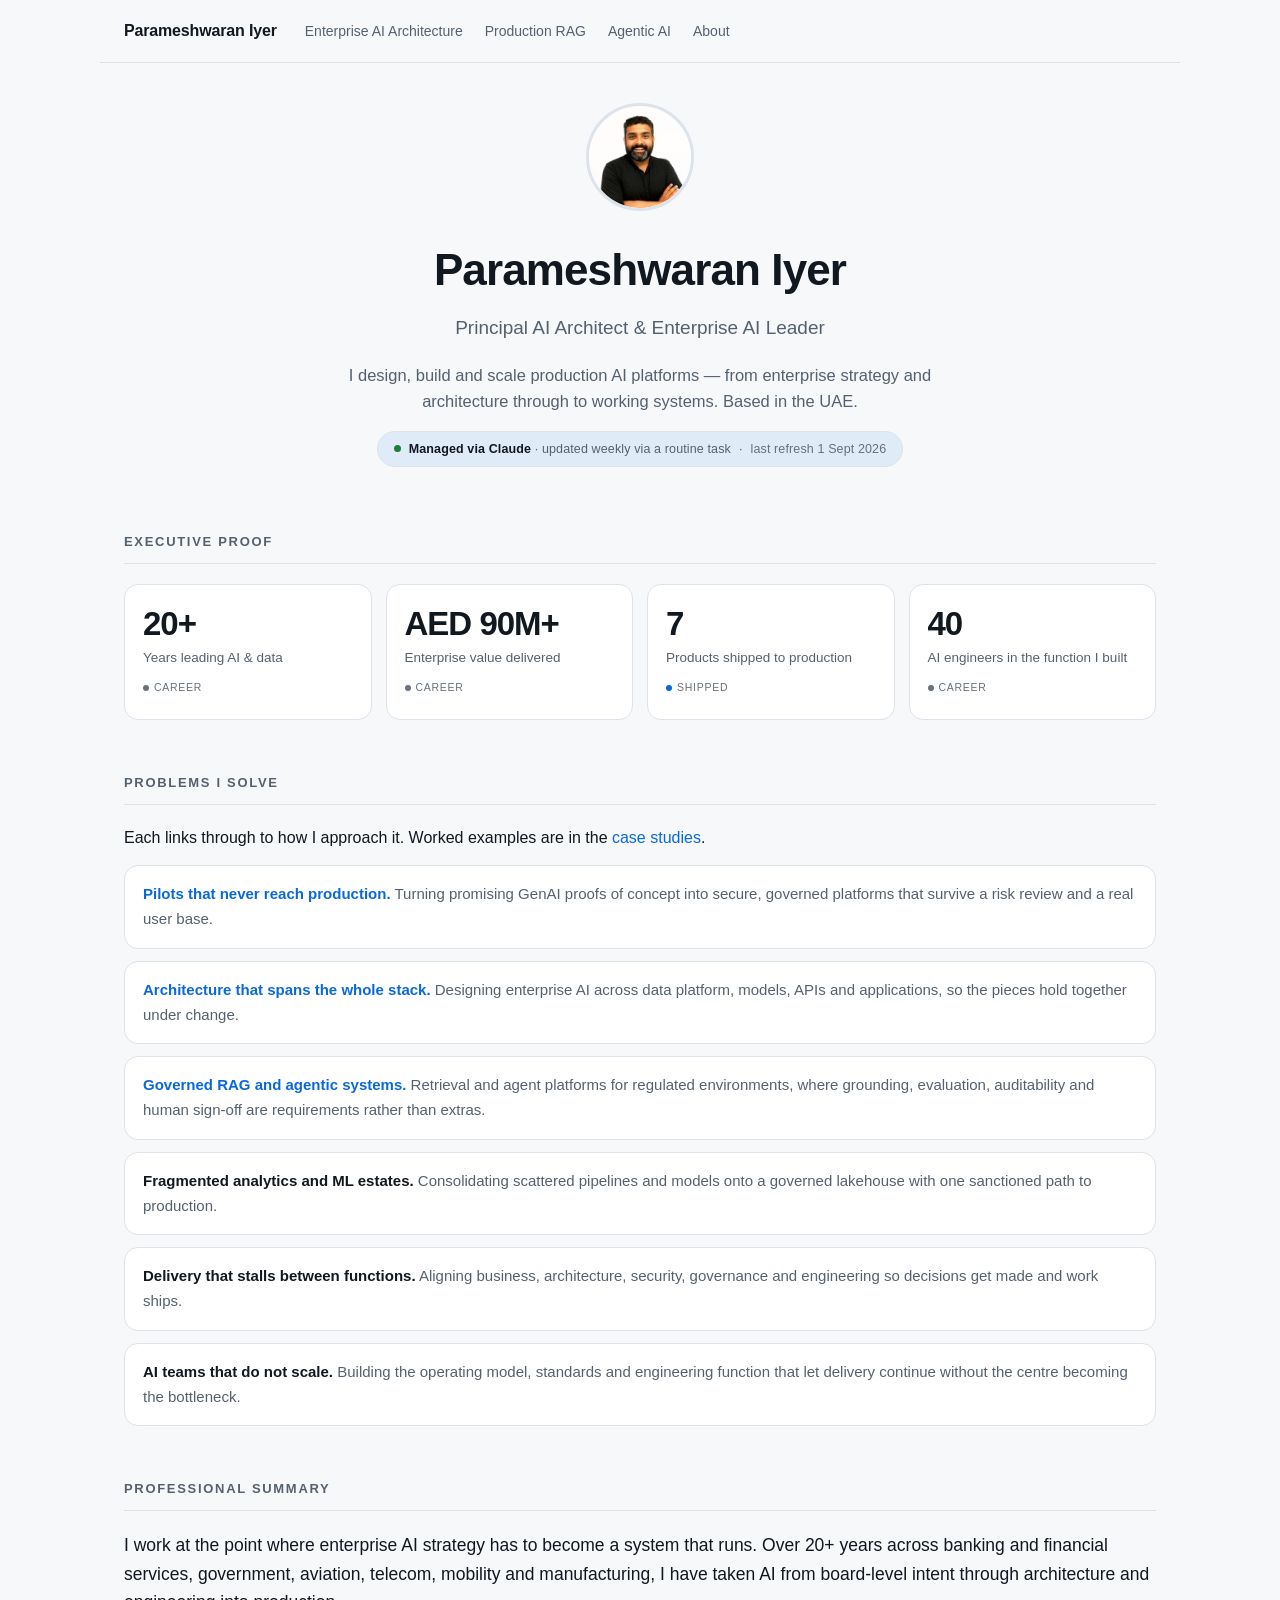
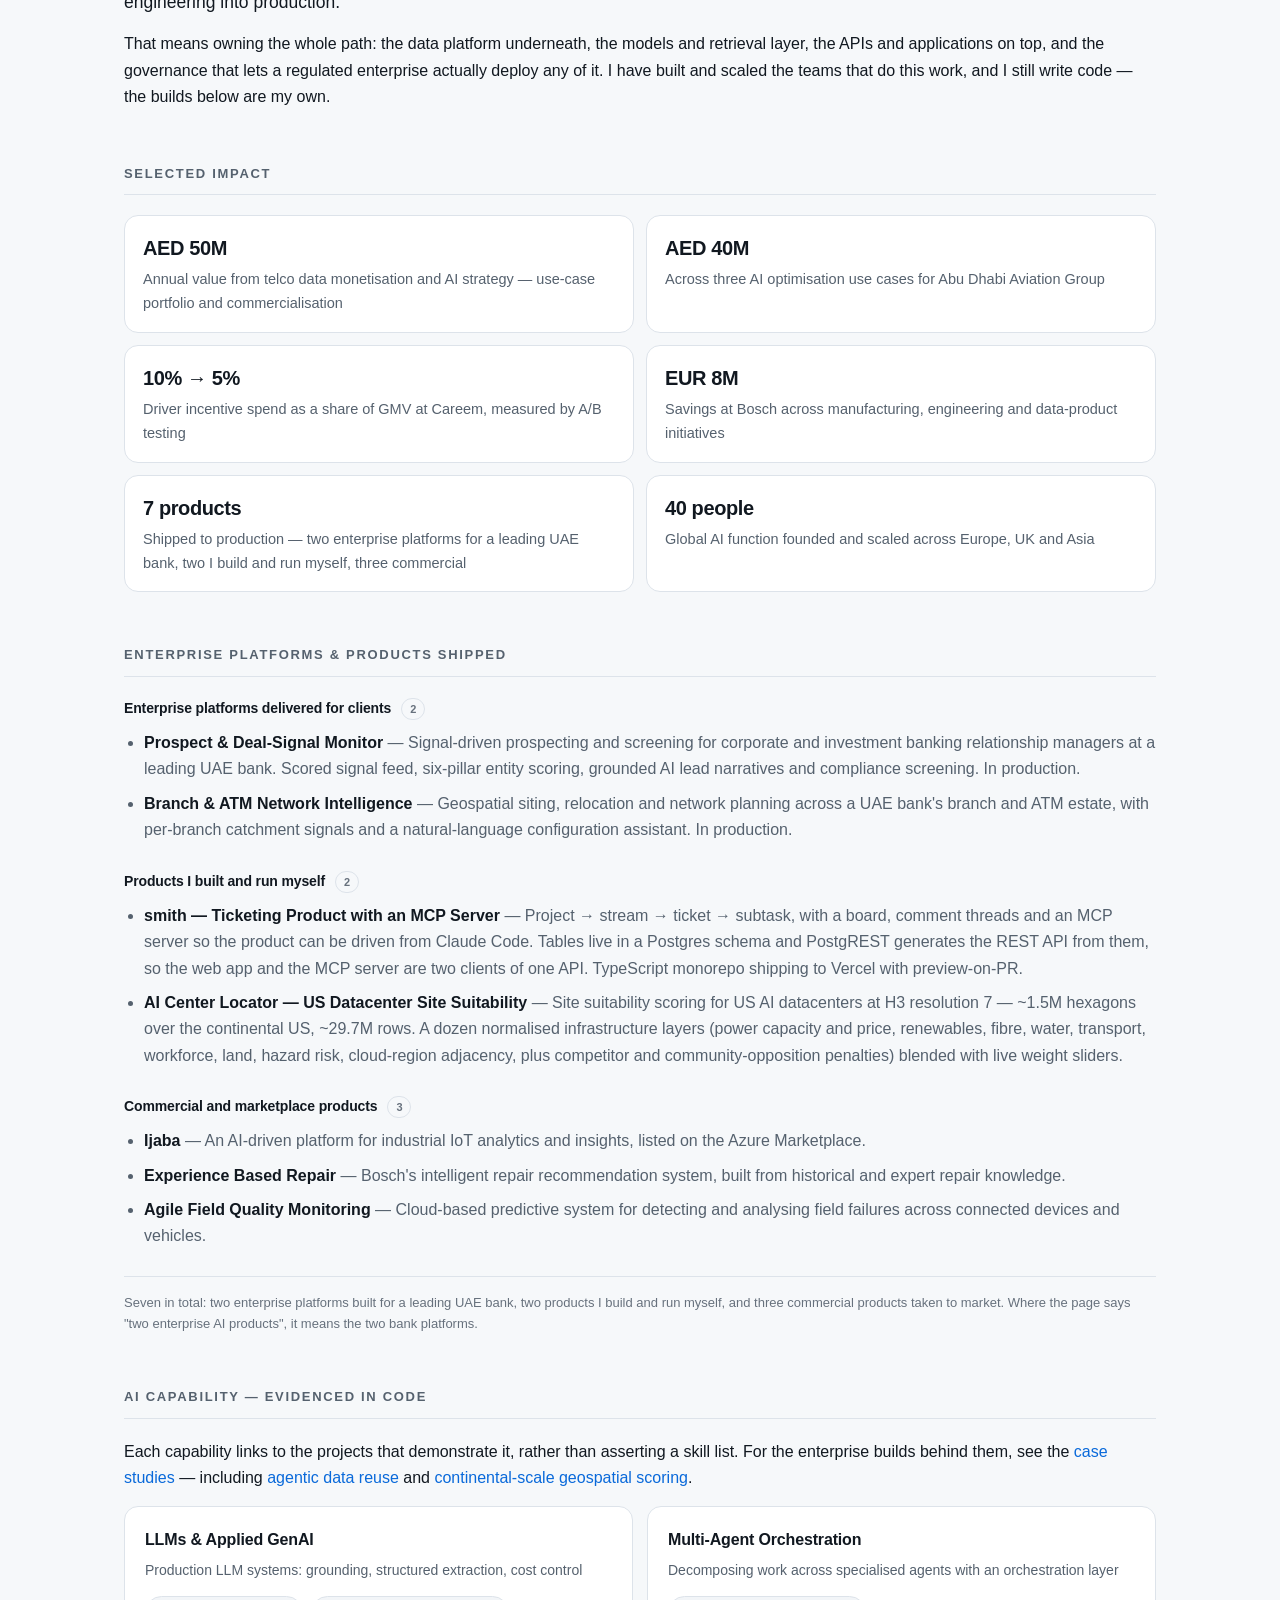
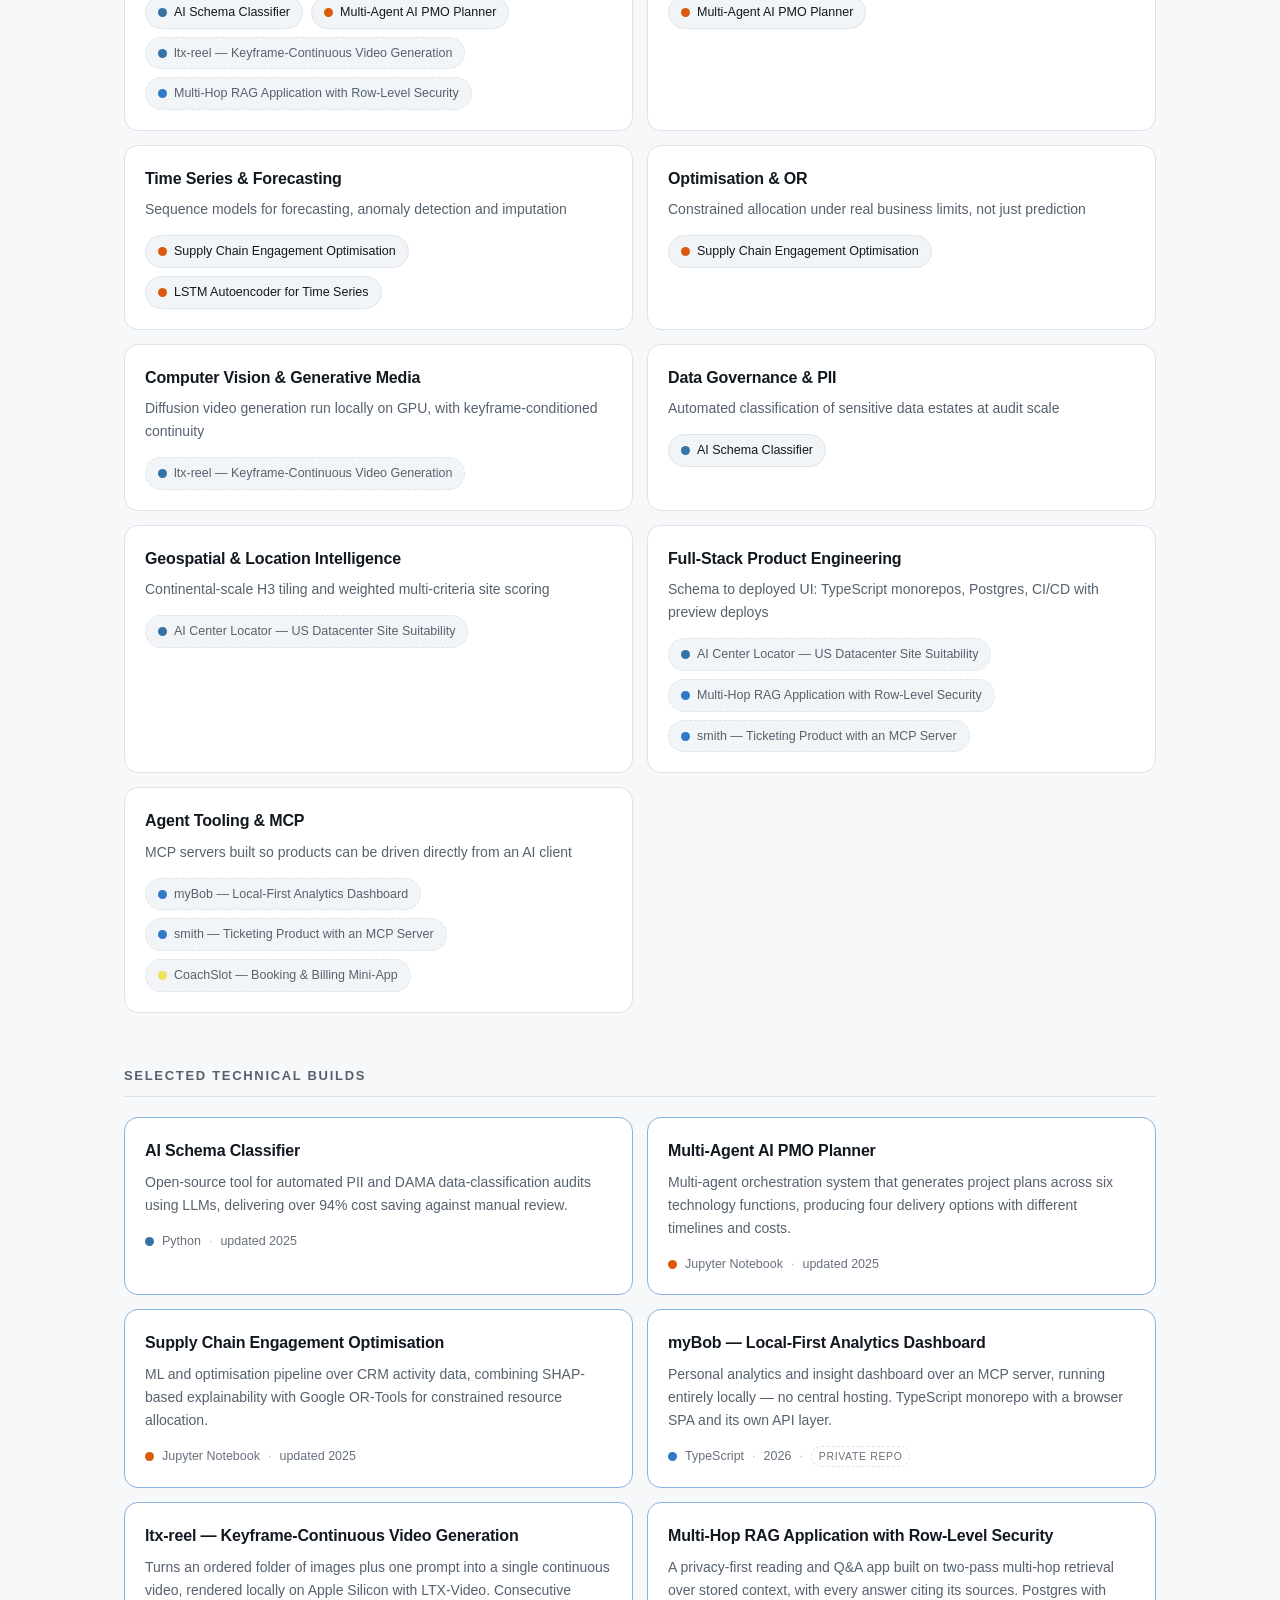
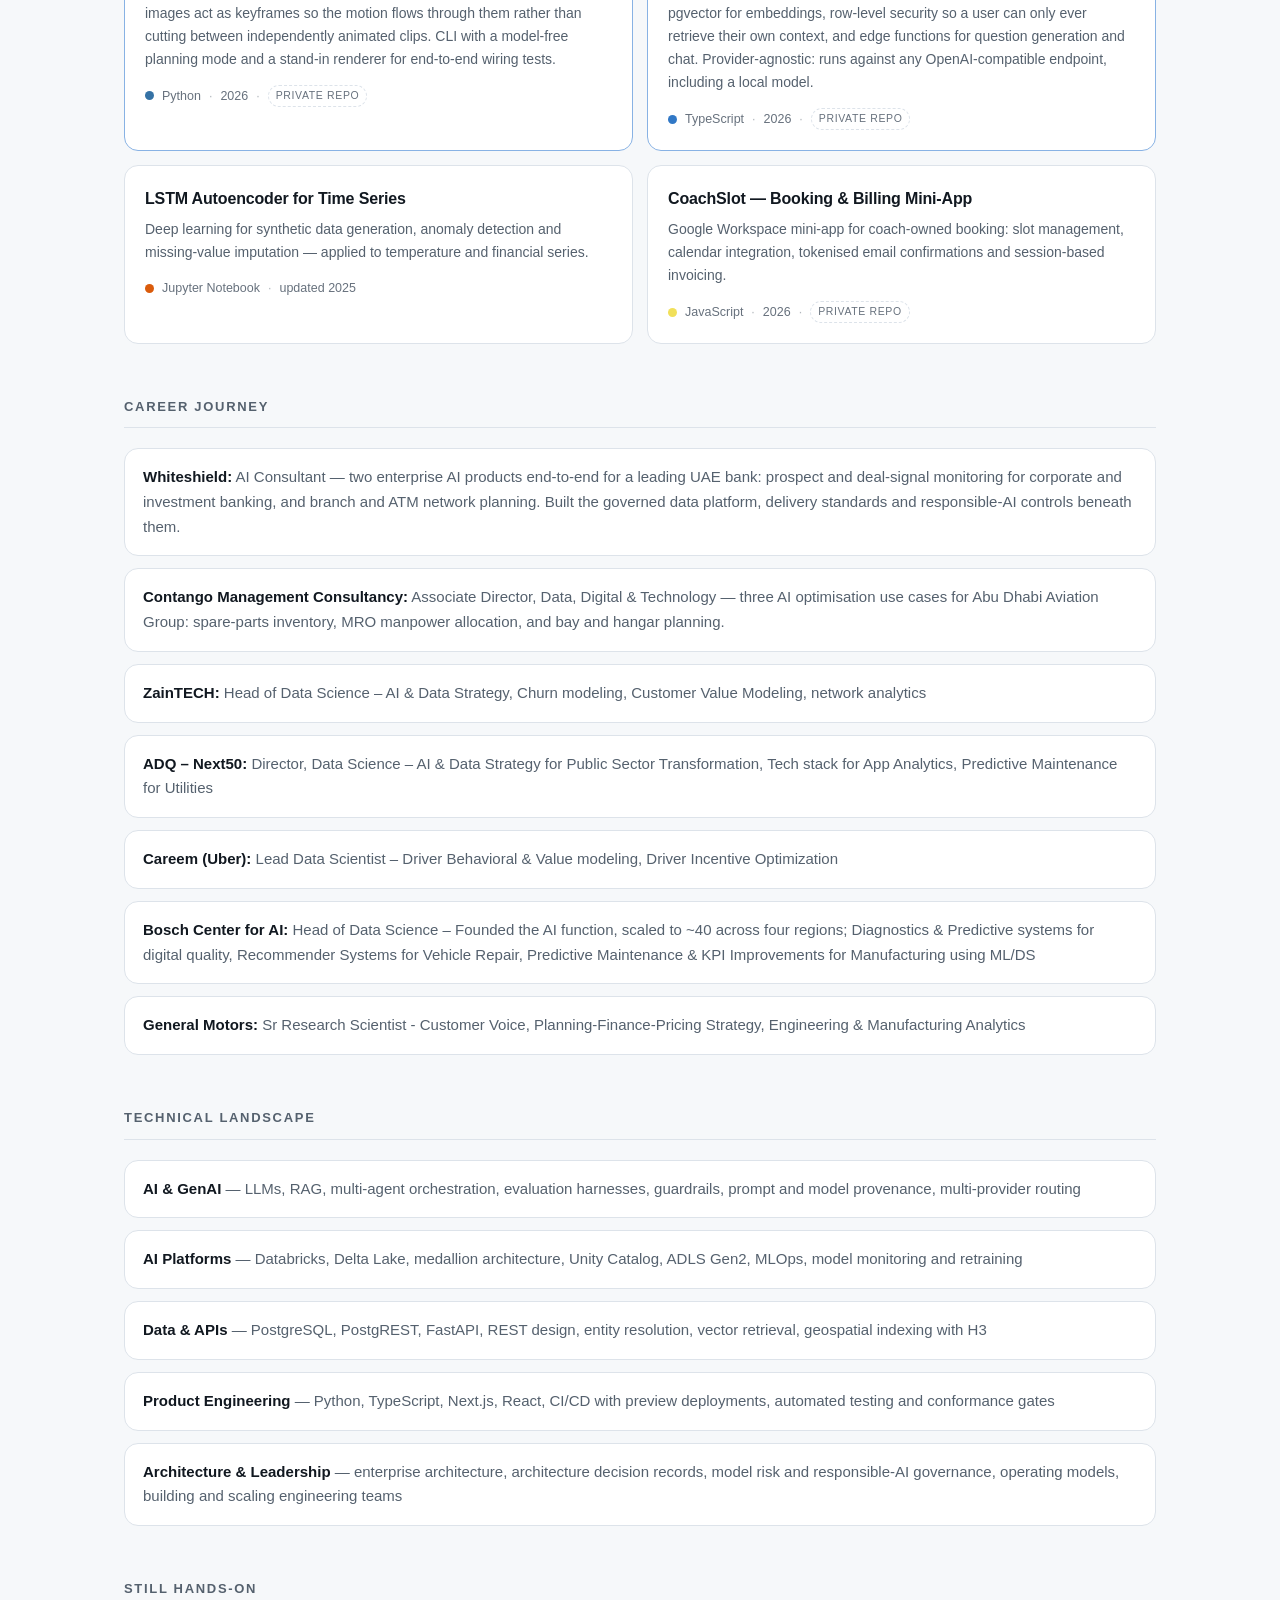
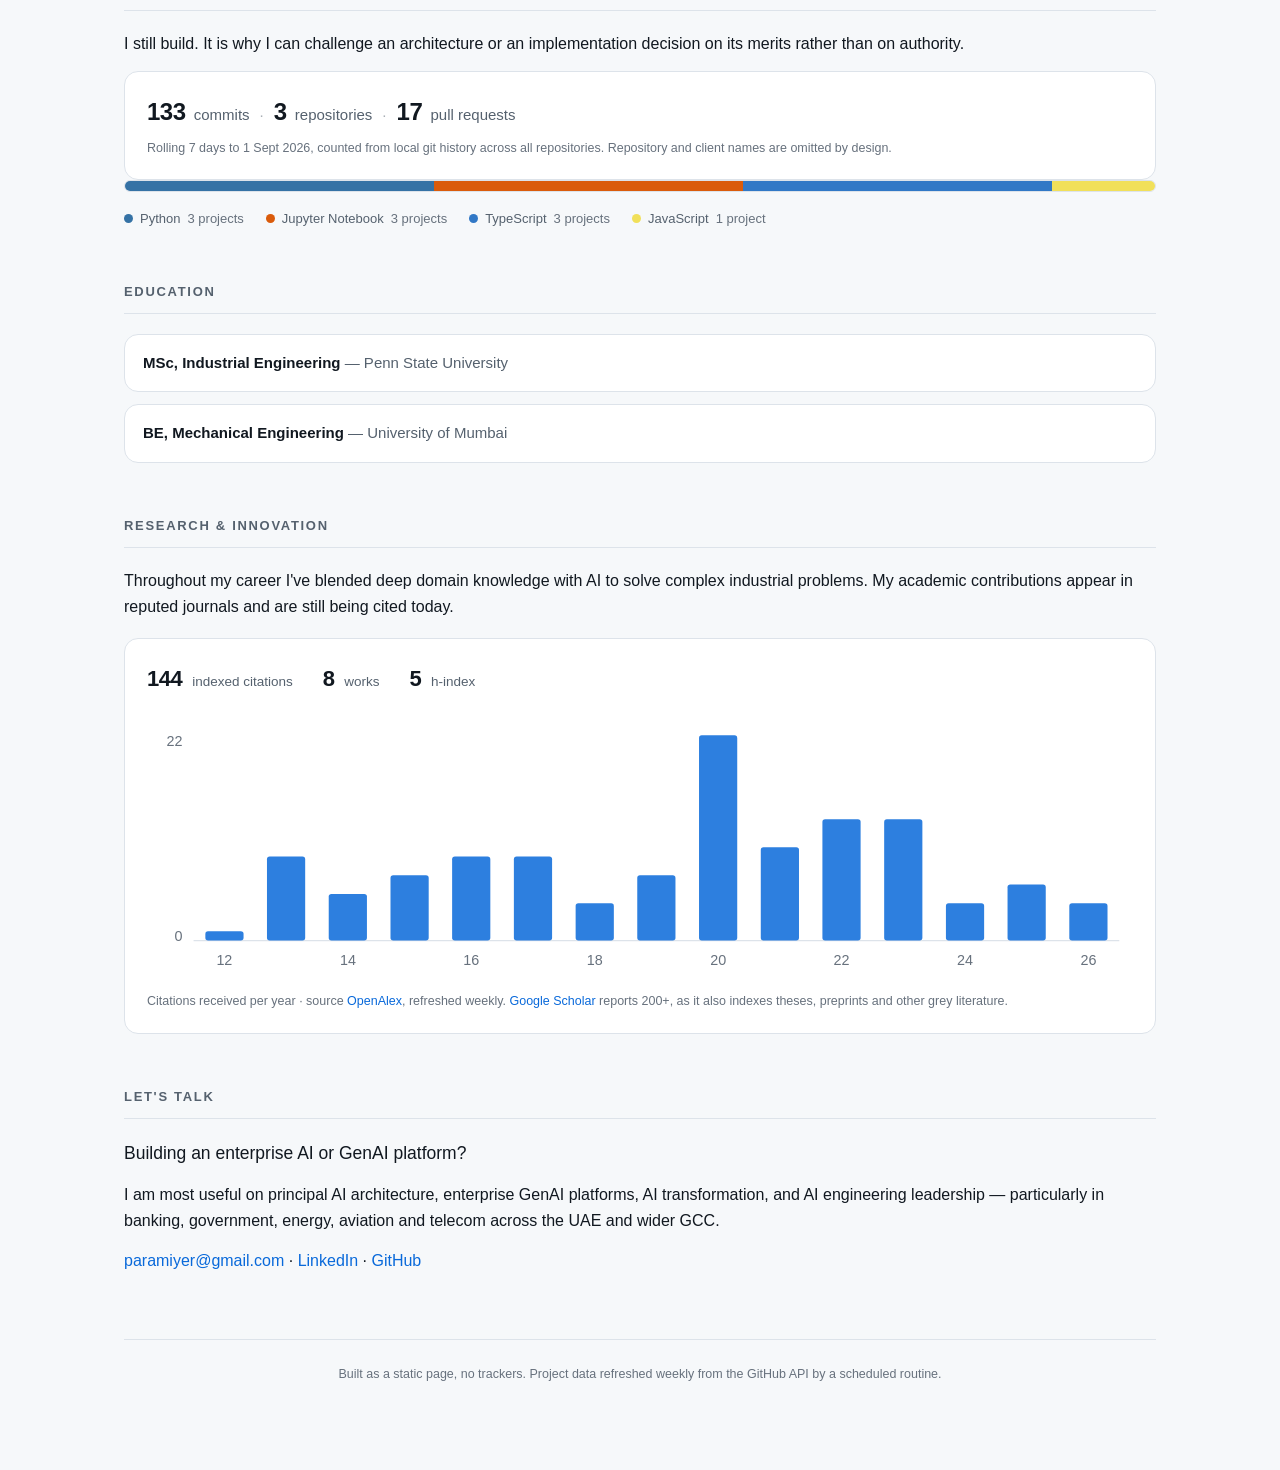
==== commit 40d6f5eb: "feat: move to the user site at the domain root The site was served from a project path, paramiyer.gi" ====
--- a/index.html
+++ b/index.html
@@ -5,7 +5,7 @@
 <title>Parameshwaran Iyer | Principal AI Architect &amp; Enterprise AI Leader</title>
 <meta name="viewport" content="width=device-width, initial-scale=1">
 <meta name="description" content="Principal AI Architect and Enterprise AI Leader based in the UAE. I design, build and scale production AI and GenAI platforms for banking, government, aviation and telecom across the GCC.">
-<link rel="canonical" href="https://paramiyer.github.io/resume-site/">
+<link rel="canonical" href="https://paramiyer.github.io/">
 <meta name="theme-color" content="#0d1117" media="(prefers-color-scheme: dark)">
 <meta name="theme-color" content="#f6f8fa" media="(prefers-color-scheme: light)">
 <link rel="icon" href="favicon.svg" type="image/svg+xml">
@@ -15,10 +15,10 @@
 <meta property="og:type" content="profile">
 <meta property="og:site_name" content="Parameshwaran Iyer">
 <meta property="og:locale" content="en_GB">
-<meta property="og:url" content="https://paramiyer.github.io/resume-site/">
+<meta property="og:url" content="https://paramiyer.github.io/">
 <meta property="og:title" content="Parameshwaran Iyer | Principal AI Architect &amp; Enterprise AI Leader">
 <meta property="og:description" content="I design, build and scale production AI platforms — from enterprise strategy and architecture through to working systems. Based in the UAE.">
-<meta property="og:image" content="https://paramiyer.github.io/resume-site/og-image.png">
+<meta property="og:image" content="https://paramiyer.github.io/og-image.png">
 <meta property="og:image:width" content="1200">
 <meta property="og:image:height" content="630">
 <meta property="og:image:alt" content="Parameshwaran Iyer — Principal AI Architect and Enterprise AI Leader">
@@ -28,7 +28,7 @@
 <meta name="twitter:card" content="summary_large_image">
 <meta name="twitter:title" content="Parameshwaran Iyer | Principal AI Architect &amp; Enterprise AI Leader">
 <meta name="twitter:description" content="I design, build and scale production AI platforms — from enterprise strategy and architecture through to working systems. Based in the UAE.">
-<meta name="twitter:image" content="https://paramiyer.github.io/resume-site/og-image.png">
+<meta name="twitter:image" content="https://paramiyer.github.io/og-image.png">
 
 <!-- GEN:JSONLD -->
     <script type="application/ld+json">
@@ -37,12 +37,12 @@
   "@graph": [
     {
       "@type": "Person",
-      "@id": "https://paramiyer.github.io/resume-site/#person",
+      "@id": "https://paramiyer.github.io/#person",
       "name": "Parameshwaran S Iyer",
       "alternateName": "Parameshwaran Iyer",
       "description": "Principal AI Architect and Enterprise AI Leader based in the UAE. Designs, builds and scales production AI and GenAI platforms, from enterprise strategy and architecture through to working systems.",
-      "url": "https://paramiyer.github.io/resume-site/",
-      "image": "https://paramiyer.github.io/resume-site/ParamProfile.png",
+      "url": "https://paramiyer.github.io/",
+      "image": "https://paramiyer.github.io/ParamProfile.png",
       "email": "mailto:paramiyer@gmail.com",
       "address": {
         "@type": "PostalAddress",
@@ -88,26 +88,26 @@
     },
     {
       "@type": "ProfilePage",
-      "@id": "https://paramiyer.github.io/resume-site/#profilepage",
-      "url": "https://paramiyer.github.io/resume-site/",
+      "@id": "https://paramiyer.github.io/#profilepage",
+      "url": "https://paramiyer.github.io/",
       "name": "Parameshwaran Iyer | Principal AI Architect & Enterprise AI Leader",
       "mainEntity": {
-        "@id": "https://paramiyer.github.io/resume-site/#person"
+        "@id": "https://paramiyer.github.io/#person"
       },
-      "dateModified": "2026-08-30",
+      "dateModified": "2026-08-31",
       "inLanguage": "en",
       "isPartOf": {
-        "@id": "https://paramiyer.github.io/resume-site/#website"
+        "@id": "https://paramiyer.github.io/#website"
       }
     },
     {
       "@type": "WebSite",
-      "@id": "https://paramiyer.github.io/resume-site/#website",
-      "url": "https://paramiyer.github.io/resume-site/",
+      "@id": "https://paramiyer.github.io/#website",
+      "url": "https://paramiyer.github.io/",
       "name": "Parameshwaran Iyer",
       "inLanguage": "en",
       "author": {
-        "@id": "https://paramiyer.github.io/resume-site/#person"
+        "@id": "https://paramiyer.github.io/#person"
       }
     }
   ]
@@ -140,7 +140,7 @@
     <span><strong>Managed via Claude</strong> · updated weekly via a routine task</span>
     <span aria-hidden="true">·</span>
     <!-- GEN:REFRESHED -->
-    <span class="refreshed">last refresh 31 Aug 2026</span>
+    <span class="refreshed">last refresh 1 Sept 2026</span>
     <!-- /GEN:REFRESHED -->
   </div>
 </header>
@@ -404,7 +404,7 @@
   <!-- GEN:ACTIVITY -->
     <div class="activity">
       <p class="act-line"><span><b>133</b> commits</span><span class="sep" aria-hidden="true">·</span><span><b>3</b> repositories</span><span class="sep" aria-hidden="true">·</span><span><b>17</b> pull requests</span></p>
-      <p class="act-note">Rolling 7 days to 31 Aug 2026, counted from local git history across all repositories. Repository and client names are omitted by design.</p>
+      <p class="act-note">Rolling 7 days to 1 Sept 2026, counted from local git history across all repositories. Repository and client names are omitted by design.</p>
     </div>
     <!-- /GEN:ACTIVITY -->
   <!-- GEN:LANGUAGES -->
